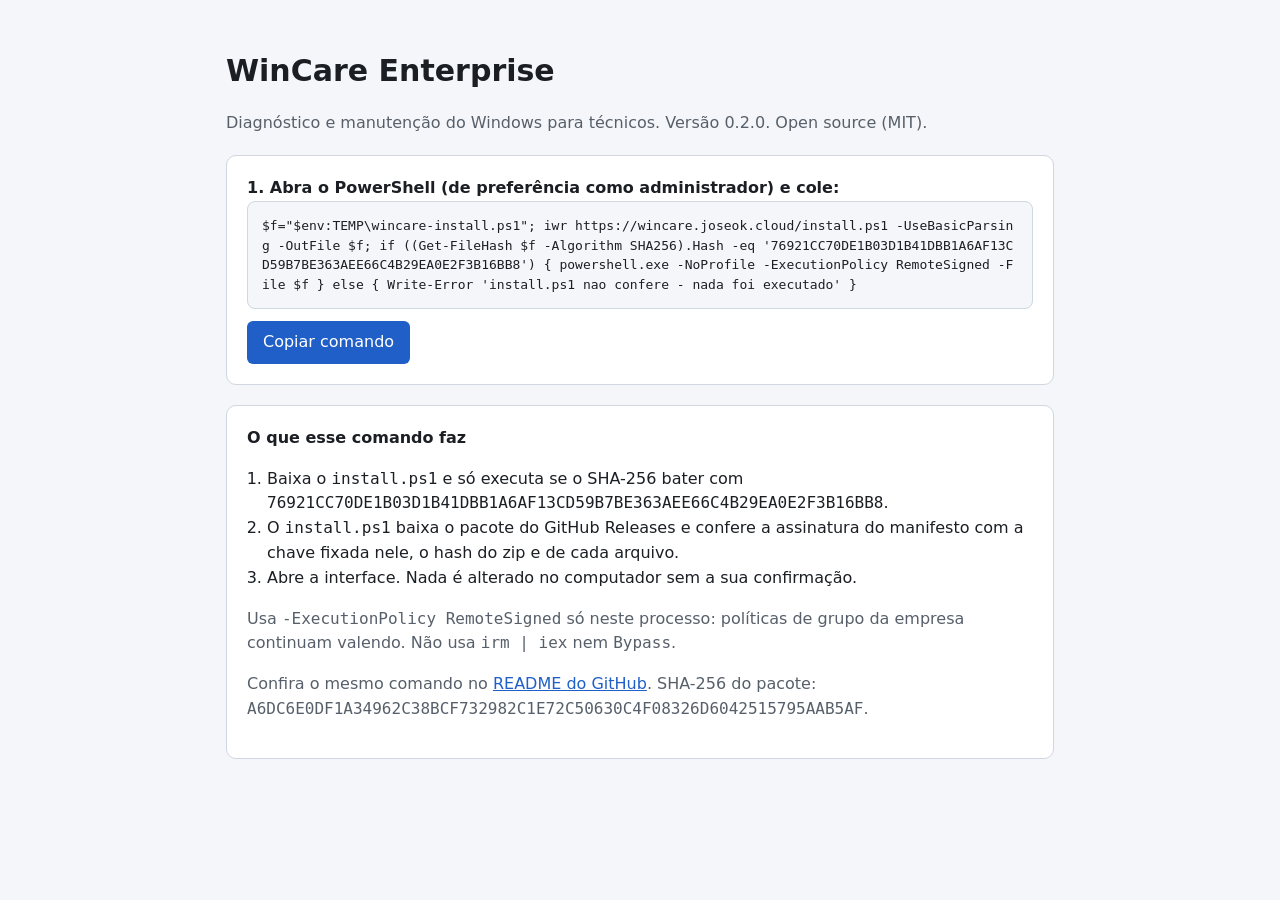
==== index.html @ cf65a228 "site: one-line installer for v0.2.0" ====
<!DOCTYPE html>
<html lang="pt-BR">
<head>
<meta charset="utf-8">
<meta name="viewport" content="width=device-width, initial-scale=1">
<meta http-equiv="Content-Security-Policy" content="default-src 'none'; style-src 'unsafe-inline'; script-src 'unsafe-inline'">
<title>WinCare Enterprise</title>
<style>
:root{--bg:#0f1115;--card:#171a21;--text:#e6e9ef;--muted:#a3acbb;--accent:#2f6fdb;--border:#2c3342}
@media (prefers-color-scheme: light){:root{--bg:#f4f6f9;--card:#fff;--text:#1b1f24;--muted:#57606a;--accent:#1f5fc7;--border:#d0d7e0}}
*{box-sizing:border-box}body{margin:0;background:var(--bg);color:var(--text);font:16px/1.55 "Segoe UI",system-ui,sans-serif}
main{max-width:860px;margin:0 auto;padding:48px 16px}h1{font-size:30px;margin:0 0 4px}p{color:var(--muted)}
.card{background:var(--card);border:1px solid var(--border);border-radius:10px;padding:20px;margin:20px 0}
pre{white-space:pre-wrap;word-break:break-all;background:var(--bg);border:1px solid var(--border);border-radius:8px;padding:14px;font:13px/1.5 Consolas,monospace;color:var(--text);margin:0}
button{background:var(--accent);color:#fff;border:0;border-radius:6px;padding:9px 16px;font:inherit;cursor:pointer;margin-top:12px}
button:focus-visible{outline:2px solid var(--text);outline-offset:2px}
ol{padding-left:20px}code{font-family:Consolas,monospace}a{color:var(--accent)}
</style>
</head>
<body><main>
<h1>WinCare Enterprise</h1>
<p>Diagnóstico e manutenção do Windows para técnicos. Versão 0.2.0. Open source (MIT).</p>
<div class="card">
<strong>1. Abra o PowerShell (de preferência como administrador) e cole:</strong>
<pre id="cmd">$f=&quot;$env:TEMP\wincare-install.ps1&quot;; iwr https://wincare.joseok.cloud/install.ps1 -UseBasicParsing -OutFile $f; if ((Get-FileHash $f -Algorithm SHA256).Hash -eq &#39;76921CC70DE1B03D1B41DBB1A6AF13CD59B7BE363AEE66C4B29EA0E2F3B16BB8&#39;) { powershell.exe -NoProfile -ExecutionPolicy RemoteSigned -File $f } else { Write-Error &#39;install.ps1 nao confere - nada foi executado&#39; }</pre>
<button type="button" id="copy">Copiar comando</button>
</div>
<div class="card">
<strong>O que esse comando faz</strong>
<ol>
<li>Baixa o <code>install.ps1</code> e só executa se o SHA-256 bater com <code>76921CC70DE1B03D1B41DBB1A6AF13CD59B7BE363AEE66C4B29EA0E2F3B16BB8</code>.</li>
<li>O <code>install.ps1</code> baixa o pacote do GitHub Releases e confere a assinatura do manifesto com a chave fixada nele, o hash do zip e de cada arquivo.</li>
<li>Abre a interface. Nada é alterado no computador sem a sua confirmação.</li>
</ol>
<p>Usa <code>-ExecutionPolicy RemoteSigned</code> só neste processo: políticas de grupo da empresa continuam valendo. Não usa <code>irm | iex</code> nem <code>Bypass</code>.</p>
<p>Confira o mesmo comando no <a href="https://github.com/joseook/WinCareEnterprise#readme">README do GitHub</a>. SHA-256 do pacote: <code>A6DC6E0DF1A34962C38BCF732982C1E72C50630C4F08326D6042515795AAB5AF</code>.</p>
</div>
</main>
<script>
document.getElementById('copy').addEventListener('click',function(){var b=this;navigator.clipboard.writeText(document.getElementById('cmd').textContent).then(function(){b.textContent='Copiado';setTimeout(function(){b.textContent='Copiar comando'},1500)})});
</script>
</body></html>
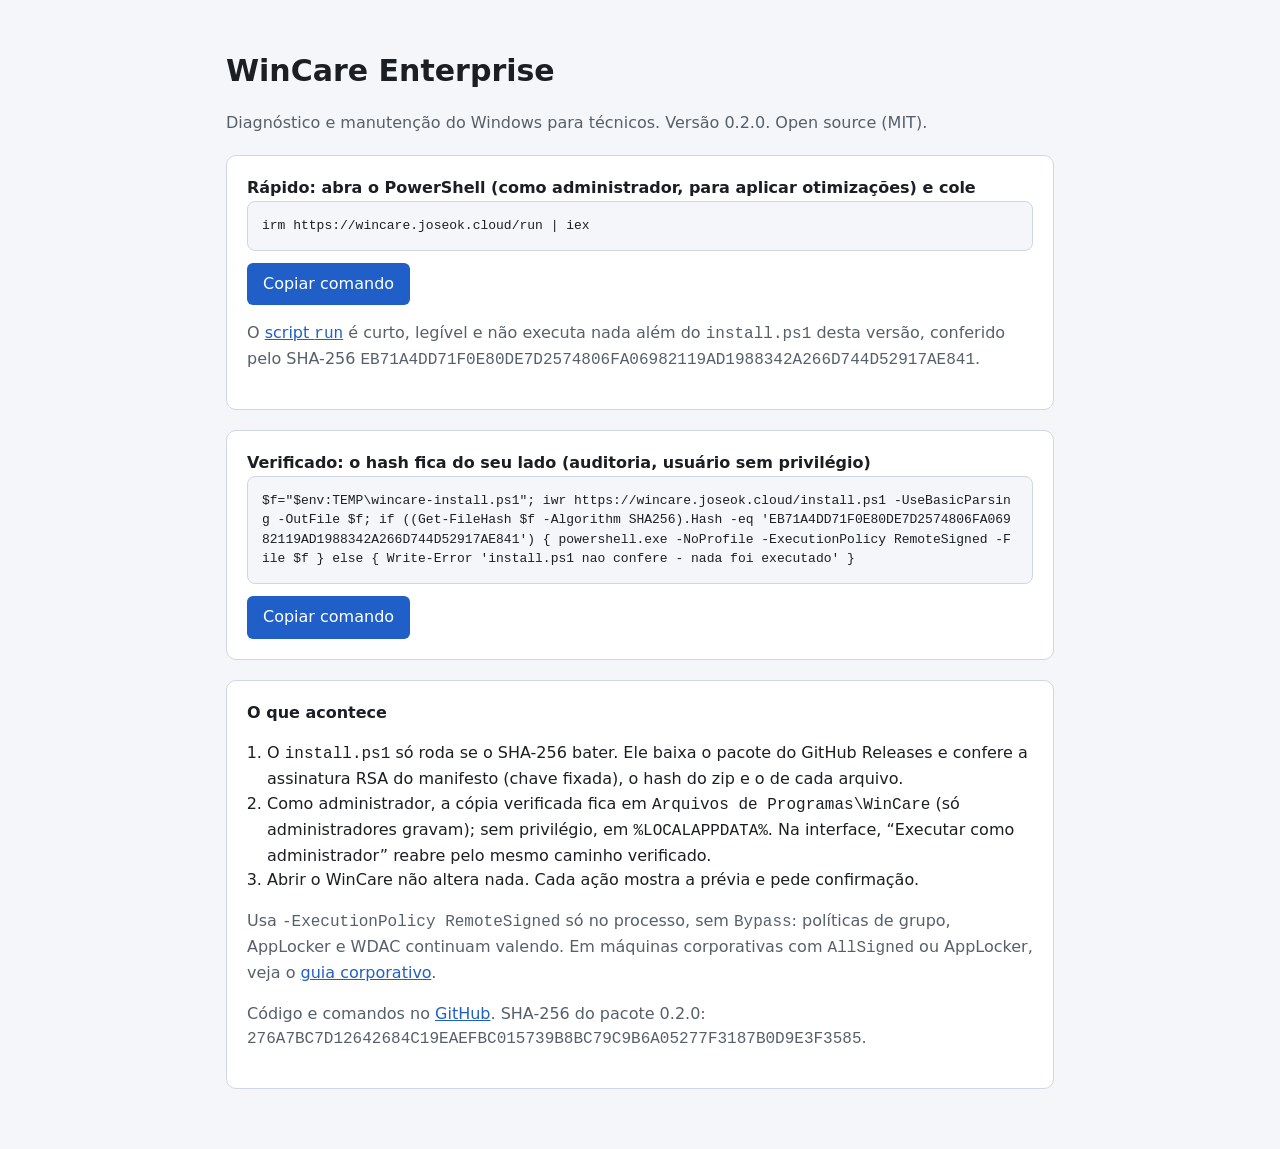
==== commit 07231b0e: "site: v0.2.0 (irm /run launcher, verified command)" ====
--- a/index.html
+++ b/index.html
@@ -21,22 +21,28 @@
 <h1>WinCare Enterprise</h1>
 <p>Diagnóstico e manutenção do Windows para técnicos. Versão 0.2.0. Open source (MIT).</p>
 <div class="card">
-<strong>1. Abra o PowerShell (de preferência como administrador) e cole:</strong>
-<pre id="cmd">$f=&quot;$env:TEMP\wincare-install.ps1&quot;; iwr https://wincare.joseok.cloud/install.ps1 -UseBasicParsing -OutFile $f; if ((Get-FileHash $f -Algorithm SHA256).Hash -eq &#39;76921CC70DE1B03D1B41DBB1A6AF13CD59B7BE363AEE66C4B29EA0E2F3B16BB8&#39;) { powershell.exe -NoProfile -ExecutionPolicy RemoteSigned -File $f } else { Write-Error &#39;install.ps1 nao confere - nada foi executado&#39; }</pre>
-<button type="button" id="copy">Copiar comando</button>
+<strong>Rápido: abra o PowerShell (como administrador, para aplicar otimizações) e cole</strong>
+<pre id="cmd-short">irm https://wincare.joseok.cloud/run | iex</pre>
+<button type="button" class="copy" data-target="cmd-short">Copiar comando</button>
+<p>O <a href="https://wincare.joseok.cloud/run.ps1">script <code>run</code></a> é curto, legível e não executa nada além do <code>install.ps1</code> desta versão, conferido pelo SHA-256 <code>EB71A4DD71F0E80DE7D2574806FA06982119AD1988342A266D744D52917AE841</code>.</p>
 </div>
 <div class="card">
-<strong>O que esse comando faz</strong>
+<strong>Verificado: o hash fica do seu lado (auditoria, usuário sem privilégio)</strong>
+<pre id="cmd">$f=&quot;$env:TEMP\wincare-install.ps1&quot;; iwr https://wincare.joseok.cloud/install.ps1 -UseBasicParsing -OutFile $f; if ((Get-FileHash $f -Algorithm SHA256).Hash -eq &#39;EB71A4DD71F0E80DE7D2574806FA06982119AD1988342A266D744D52917AE841&#39;) { powershell.exe -NoProfile -ExecutionPolicy RemoteSigned -File $f } else { Write-Error &#39;install.ps1 nao confere - nada foi executado&#39; }</pre>
+<button type="button" class="copy" data-target="cmd">Copiar comando</button>
+</div>
+<div class="card">
+<strong>O que acontece</strong>
 <ol>
-<li>Baixa o <code>install.ps1</code> e só executa se o SHA-256 bater com <code>76921CC70DE1B03D1B41DBB1A6AF13CD59B7BE363AEE66C4B29EA0E2F3B16BB8</code>.</li>
-<li>O <code>install.ps1</code> baixa o pacote do GitHub Releases e confere a assinatura do manifesto com a chave fixada nele, o hash do zip e de cada arquivo.</li>
-<li>Abre a interface. Nada é alterado no computador sem a sua confirmação.</li>
+<li>O <code>install.ps1</code> só roda se o SHA-256 bater. Ele baixa o pacote do GitHub Releases e confere a assinatura RSA do manifesto (chave fixada), o hash do zip e o de cada arquivo.</li>
+<li>Como administrador, a cópia verificada fica em <code>Arquivos de Programas\WinCare</code> (só administradores gravam); sem privilégio, em <code>%LOCALAPPDATA%</code>. Na interface, “Executar como administrador” reabre pelo mesmo caminho verificado.</li>
+<li>Abrir o WinCare não altera nada. Cada ação mostra a prévia e pede confirmação.</li>
 </ol>
-<p>Usa <code>-ExecutionPolicy RemoteSigned</code> só neste processo: políticas de grupo da empresa continuam valendo. Não usa <code>irm | iex</code> nem <code>Bypass</code>.</p>
-<p>Confira o mesmo comando no <a href="https://github.com/joseook/WinCareEnterprise#readme">README do GitHub</a>. SHA-256 do pacote: <code>A6DC6E0DF1A34962C38BCF732982C1E72C50630C4F08326D6042515795AAB5AF</code>.</p>
+<p>Usa <code>-ExecutionPolicy RemoteSigned</code> só no processo, sem <code>Bypass</code>: políticas de grupo, AppLocker e WDAC continuam valendo. Em máquinas corporativas com <code>AllSigned</code> ou AppLocker, veja o <a href="https://github.com/joseook/WinCareEnterprise/blob/main/docs/CORPORATIVO.md">guia corporativo</a>.</p>
+<p>Código e comandos no <a href="https://github.com/joseook/WinCareEnterprise#readme">GitHub</a>. SHA-256 do pacote 0.2.0: <code>276A7BC7D12642684C19EAEFBC015739B8BC79C9B6A05277F3187B0D9E3F3585</code>.</p>
 </div>
 </main>
 <script>
-document.getElementById('copy').addEventListener('click',function(){var b=this;navigator.clipboard.writeText(document.getElementById('cmd').textContent).then(function(){b.textContent='Copiado';setTimeout(function(){b.textContent='Copiar comando'},1500)})});
+document.querySelectorAll('button.copy').forEach(function(b){b.addEventListener('click',function(){navigator.clipboard.writeText(document.getElementById(b.dataset.target).textContent).then(function(){b.textContent='Copiado';setTimeout(function(){b.textContent='Copiar comando'},1500)})})});
 </script>
 </body></html>
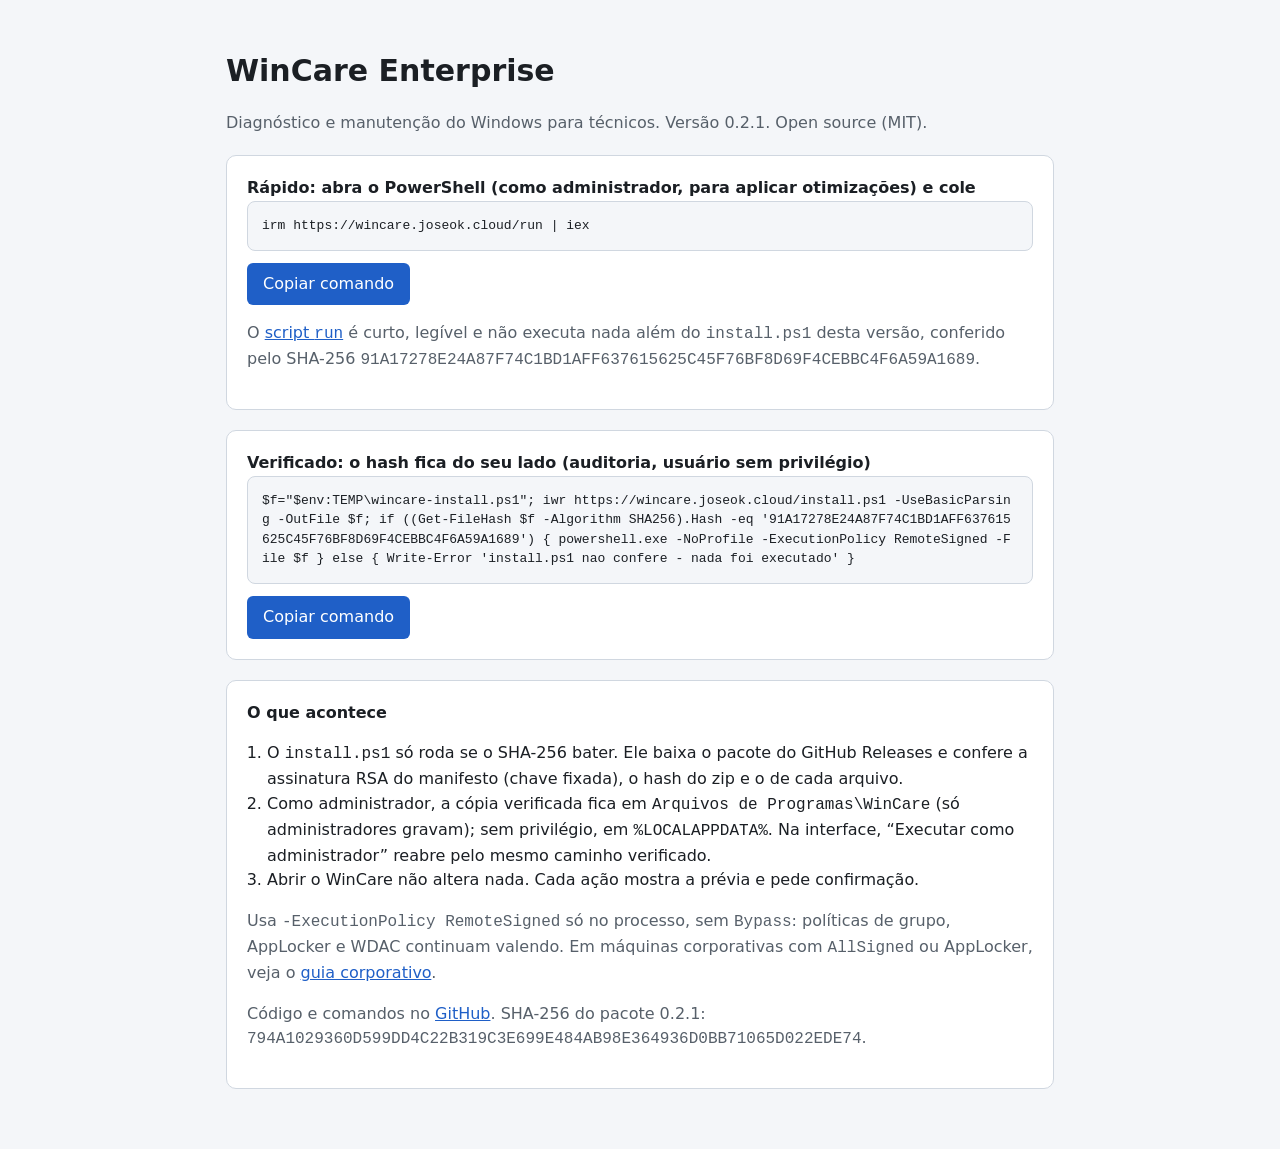
==== commit 98d30aa2: "site: v0.2.1 (PowerShell 7 support)" ====
--- a/index.html
+++ b/index.html
@@ -19,16 +19,16 @@
 </head>
 <body><main>
 <h1>WinCare Enterprise</h1>
-<p>Diagnóstico e manutenção do Windows para técnicos. Versão 0.2.0. Open source (MIT).</p>
+<p>Diagnóstico e manutenção do Windows para técnicos. Versão 0.2.1. Open source (MIT).</p>
 <div class="card">
 <strong>Rápido: abra o PowerShell (como administrador, para aplicar otimizações) e cole</strong>
 <pre id="cmd-short">irm https://wincare.joseok.cloud/run | iex</pre>
 <button type="button" class="copy" data-target="cmd-short">Copiar comando</button>
-<p>O <a href="https://wincare.joseok.cloud/run.ps1">script <code>run</code></a> é curto, legível e não executa nada além do <code>install.ps1</code> desta versão, conferido pelo SHA-256 <code>EB71A4DD71F0E80DE7D2574806FA06982119AD1988342A266D744D52917AE841</code>.</p>
+<p>O <a href="https://wincare.joseok.cloud/run.ps1">script <code>run</code></a> é curto, legível e não executa nada além do <code>install.ps1</code> desta versão, conferido pelo SHA-256 <code>91A17278E24A87F74C1BD1AFF637615625C45F76BF8D69F4CEBBC4F6A59A1689</code>.</p>
 </div>
 <div class="card">
 <strong>Verificado: o hash fica do seu lado (auditoria, usuário sem privilégio)</strong>
-<pre id="cmd">$f=&quot;$env:TEMP\wincare-install.ps1&quot;; iwr https://wincare.joseok.cloud/install.ps1 -UseBasicParsing -OutFile $f; if ((Get-FileHash $f -Algorithm SHA256).Hash -eq &#39;EB71A4DD71F0E80DE7D2574806FA06982119AD1988342A266D744D52917AE841&#39;) { powershell.exe -NoProfile -ExecutionPolicy RemoteSigned -File $f } else { Write-Error &#39;install.ps1 nao confere - nada foi executado&#39; }</pre>
+<pre id="cmd">$f=&quot;$env:TEMP\wincare-install.ps1&quot;; iwr https://wincare.joseok.cloud/install.ps1 -UseBasicParsing -OutFile $f; if ((Get-FileHash $f -Algorithm SHA256).Hash -eq &#39;91A17278E24A87F74C1BD1AFF637615625C45F76BF8D69F4CEBBC4F6A59A1689&#39;) { powershell.exe -NoProfile -ExecutionPolicy RemoteSigned -File $f } else { Write-Error &#39;install.ps1 nao confere - nada foi executado&#39; }</pre>
 <button type="button" class="copy" data-target="cmd">Copiar comando</button>
 </div>
 <div class="card">
@@ -39,7 +39,7 @@
 <li>Abrir o WinCare não altera nada. Cada ação mostra a prévia e pede confirmação.</li>
 </ol>
 <p>Usa <code>-ExecutionPolicy RemoteSigned</code> só no processo, sem <code>Bypass</code>: políticas de grupo, AppLocker e WDAC continuam valendo. Em máquinas corporativas com <code>AllSigned</code> ou AppLocker, veja o <a href="https://github.com/joseook/WinCareEnterprise/blob/main/docs/CORPORATIVO.md">guia corporativo</a>.</p>
-<p>Código e comandos no <a href="https://github.com/joseook/WinCareEnterprise#readme">GitHub</a>. SHA-256 do pacote 0.2.0: <code>276A7BC7D12642684C19EAEFBC015739B8BC79C9B6A05277F3187B0D9E3F3585</code>.</p>
+<p>Código e comandos no <a href="https://github.com/joseook/WinCareEnterprise#readme">GitHub</a>. SHA-256 do pacote 0.2.1: <code>794A1029360D599DD4C22B319C3E699E484AB98E364936D0BB71065D022EDE74</code>.</p>
 </div>
 </main>
 <script>
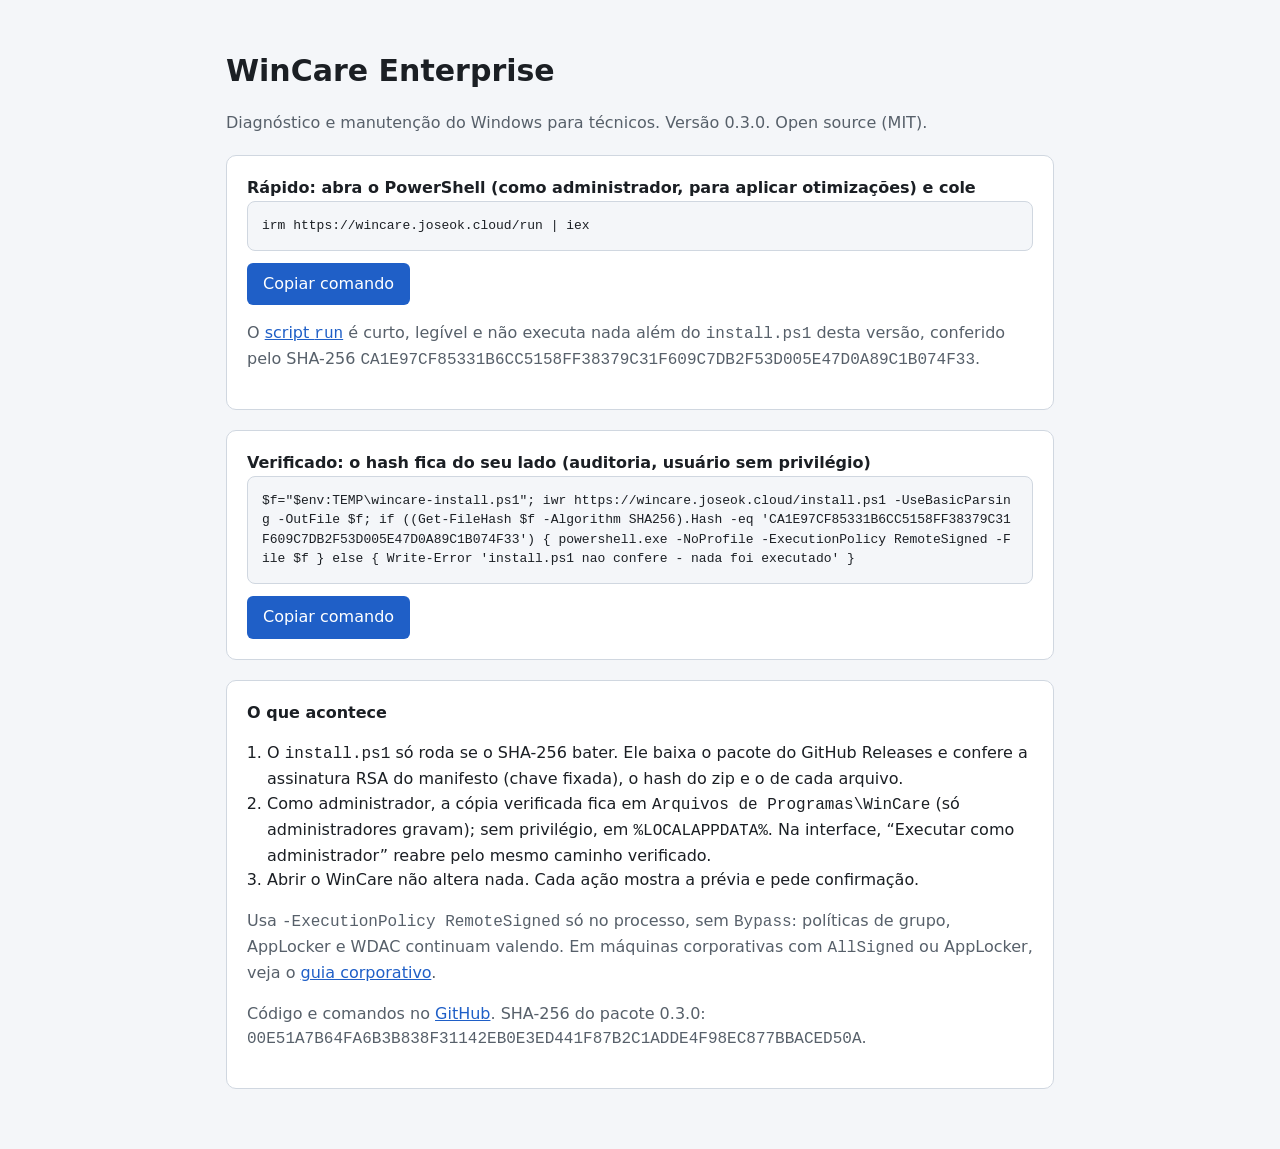
==== commit 1322f64a: "site: v0.3.0" ====
--- a/index.html
+++ b/index.html
@@ -19,16 +19,16 @@
 </head>
 <body><main>
 <h1>WinCare Enterprise</h1>
-<p>Diagnóstico e manutenção do Windows para técnicos. Versão 0.2.1. Open source (MIT).</p>
+<p>Diagnóstico e manutenção do Windows para técnicos. Versão 0.3.0. Open source (MIT).</p>
 <div class="card">
 <strong>Rápido: abra o PowerShell (como administrador, para aplicar otimizações) e cole</strong>
 <pre id="cmd-short">irm https://wincare.joseok.cloud/run | iex</pre>
 <button type="button" class="copy" data-target="cmd-short">Copiar comando</button>
-<p>O <a href="https://wincare.joseok.cloud/run.ps1">script <code>run</code></a> é curto, legível e não executa nada além do <code>install.ps1</code> desta versão, conferido pelo SHA-256 <code>91A17278E24A87F74C1BD1AFF637615625C45F76BF8D69F4CEBBC4F6A59A1689</code>.</p>
+<p>O <a href="https://wincare.joseok.cloud/run.ps1">script <code>run</code></a> é curto, legível e não executa nada além do <code>install.ps1</code> desta versão, conferido pelo SHA-256 <code>CA1E97CF85331B6CC5158FF38379C31F609C7DB2F53D005E47D0A89C1B074F33</code>.</p>
 </div>
 <div class="card">
 <strong>Verificado: o hash fica do seu lado (auditoria, usuário sem privilégio)</strong>
-<pre id="cmd">$f=&quot;$env:TEMP\wincare-install.ps1&quot;; iwr https://wincare.joseok.cloud/install.ps1 -UseBasicParsing -OutFile $f; if ((Get-FileHash $f -Algorithm SHA256).Hash -eq &#39;91A17278E24A87F74C1BD1AFF637615625C45F76BF8D69F4CEBBC4F6A59A1689&#39;) { powershell.exe -NoProfile -ExecutionPolicy RemoteSigned -File $f } else { Write-Error &#39;install.ps1 nao confere - nada foi executado&#39; }</pre>
+<pre id="cmd">$f=&quot;$env:TEMP\wincare-install.ps1&quot;; iwr https://wincare.joseok.cloud/install.ps1 -UseBasicParsing -OutFile $f; if ((Get-FileHash $f -Algorithm SHA256).Hash -eq &#39;CA1E97CF85331B6CC5158FF38379C31F609C7DB2F53D005E47D0A89C1B074F33&#39;) { powershell.exe -NoProfile -ExecutionPolicy RemoteSigned -File $f } else { Write-Error &#39;install.ps1 nao confere - nada foi executado&#39; }</pre>
 <button type="button" class="copy" data-target="cmd">Copiar comando</button>
 </div>
 <div class="card">
@@ -39,7 +39,7 @@
 <li>Abrir o WinCare não altera nada. Cada ação mostra a prévia e pede confirmação.</li>
 </ol>
 <p>Usa <code>-ExecutionPolicy RemoteSigned</code> só no processo, sem <code>Bypass</code>: políticas de grupo, AppLocker e WDAC continuam valendo. Em máquinas corporativas com <code>AllSigned</code> ou AppLocker, veja o <a href="https://github.com/joseook/WinCareEnterprise/blob/main/docs/CORPORATIVO.md">guia corporativo</a>.</p>
-<p>Código e comandos no <a href="https://github.com/joseook/WinCareEnterprise#readme">GitHub</a>. SHA-256 do pacote 0.2.1: <code>794A1029360D599DD4C22B319C3E699E484AB98E364936D0BB71065D022EDE74</code>.</p>
+<p>Código e comandos no <a href="https://github.com/joseook/WinCareEnterprise#readme">GitHub</a>. SHA-256 do pacote 0.3.0: <code>00E51A7B64FA6B3B838F31142EB0E3ED441F87B2C1ADDE4F98EC877BBACED50A</code>.</p>
 </div>
 </main>
 <script>
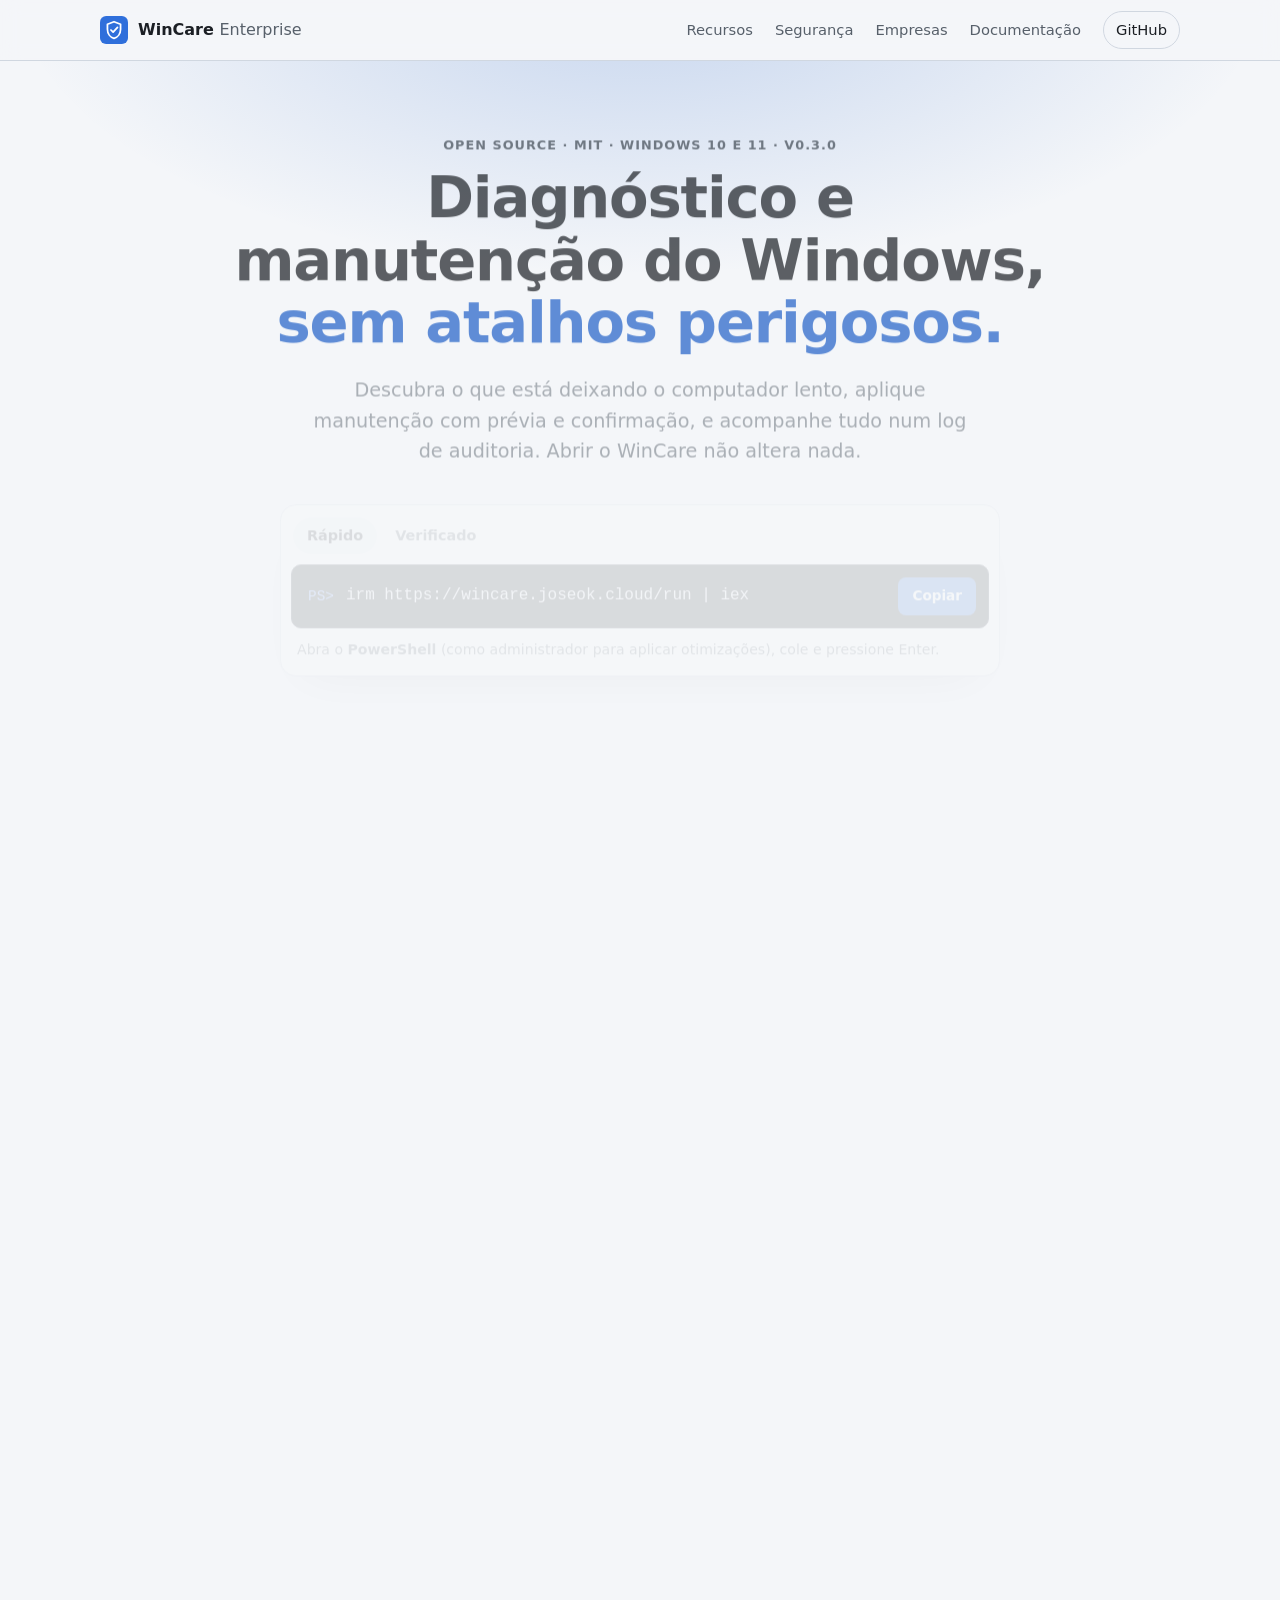
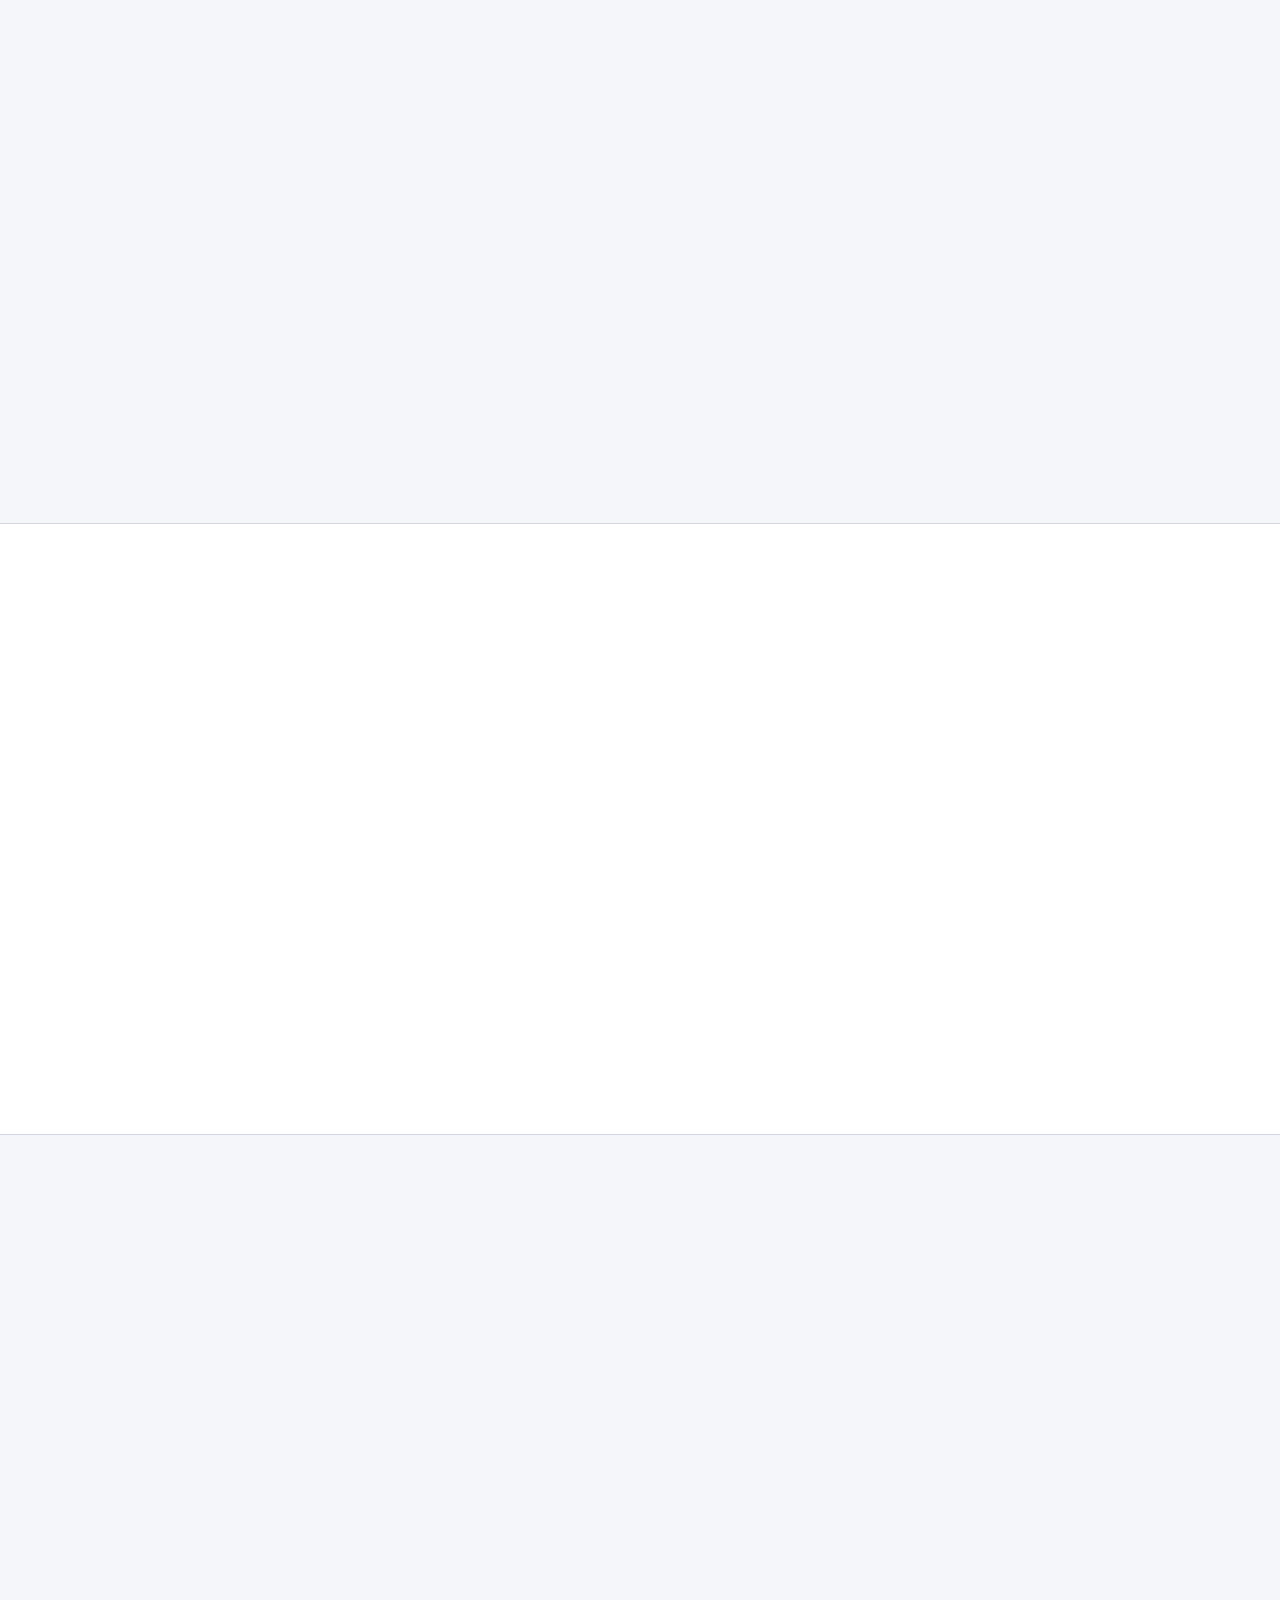
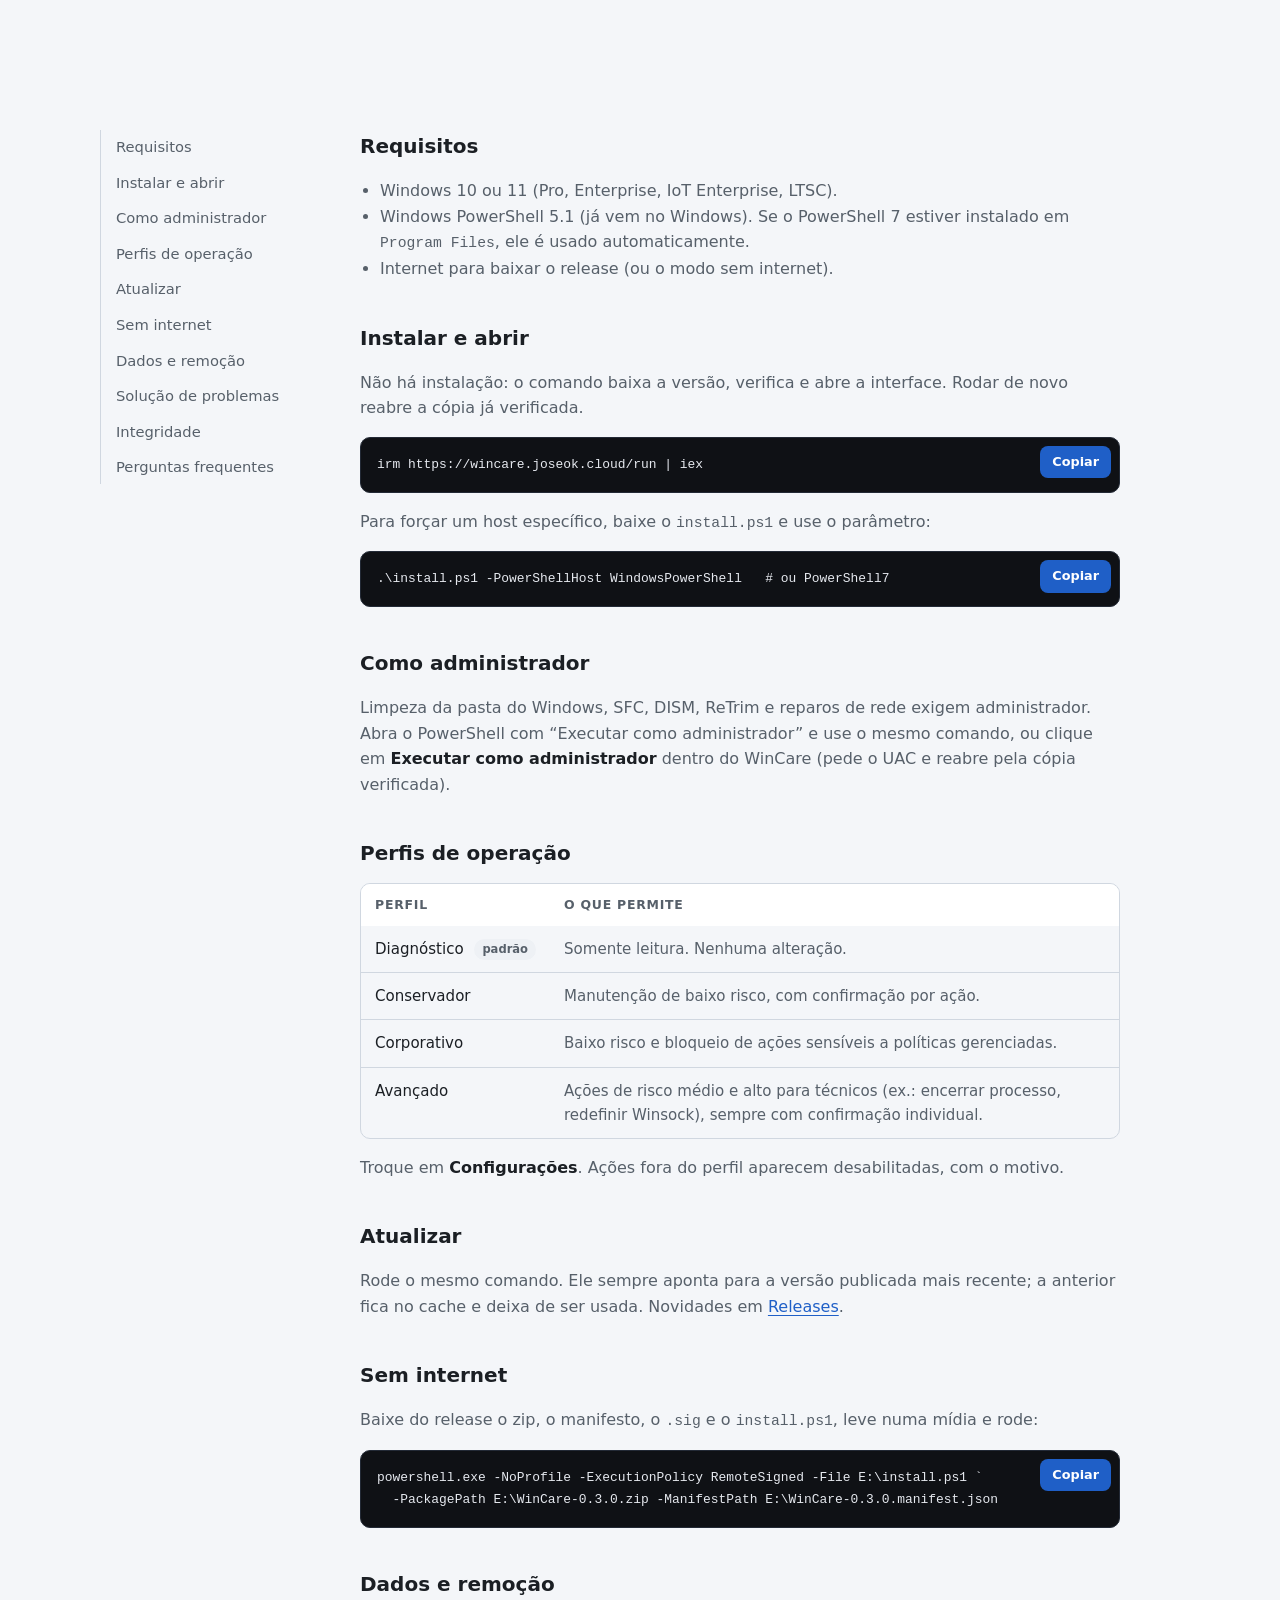
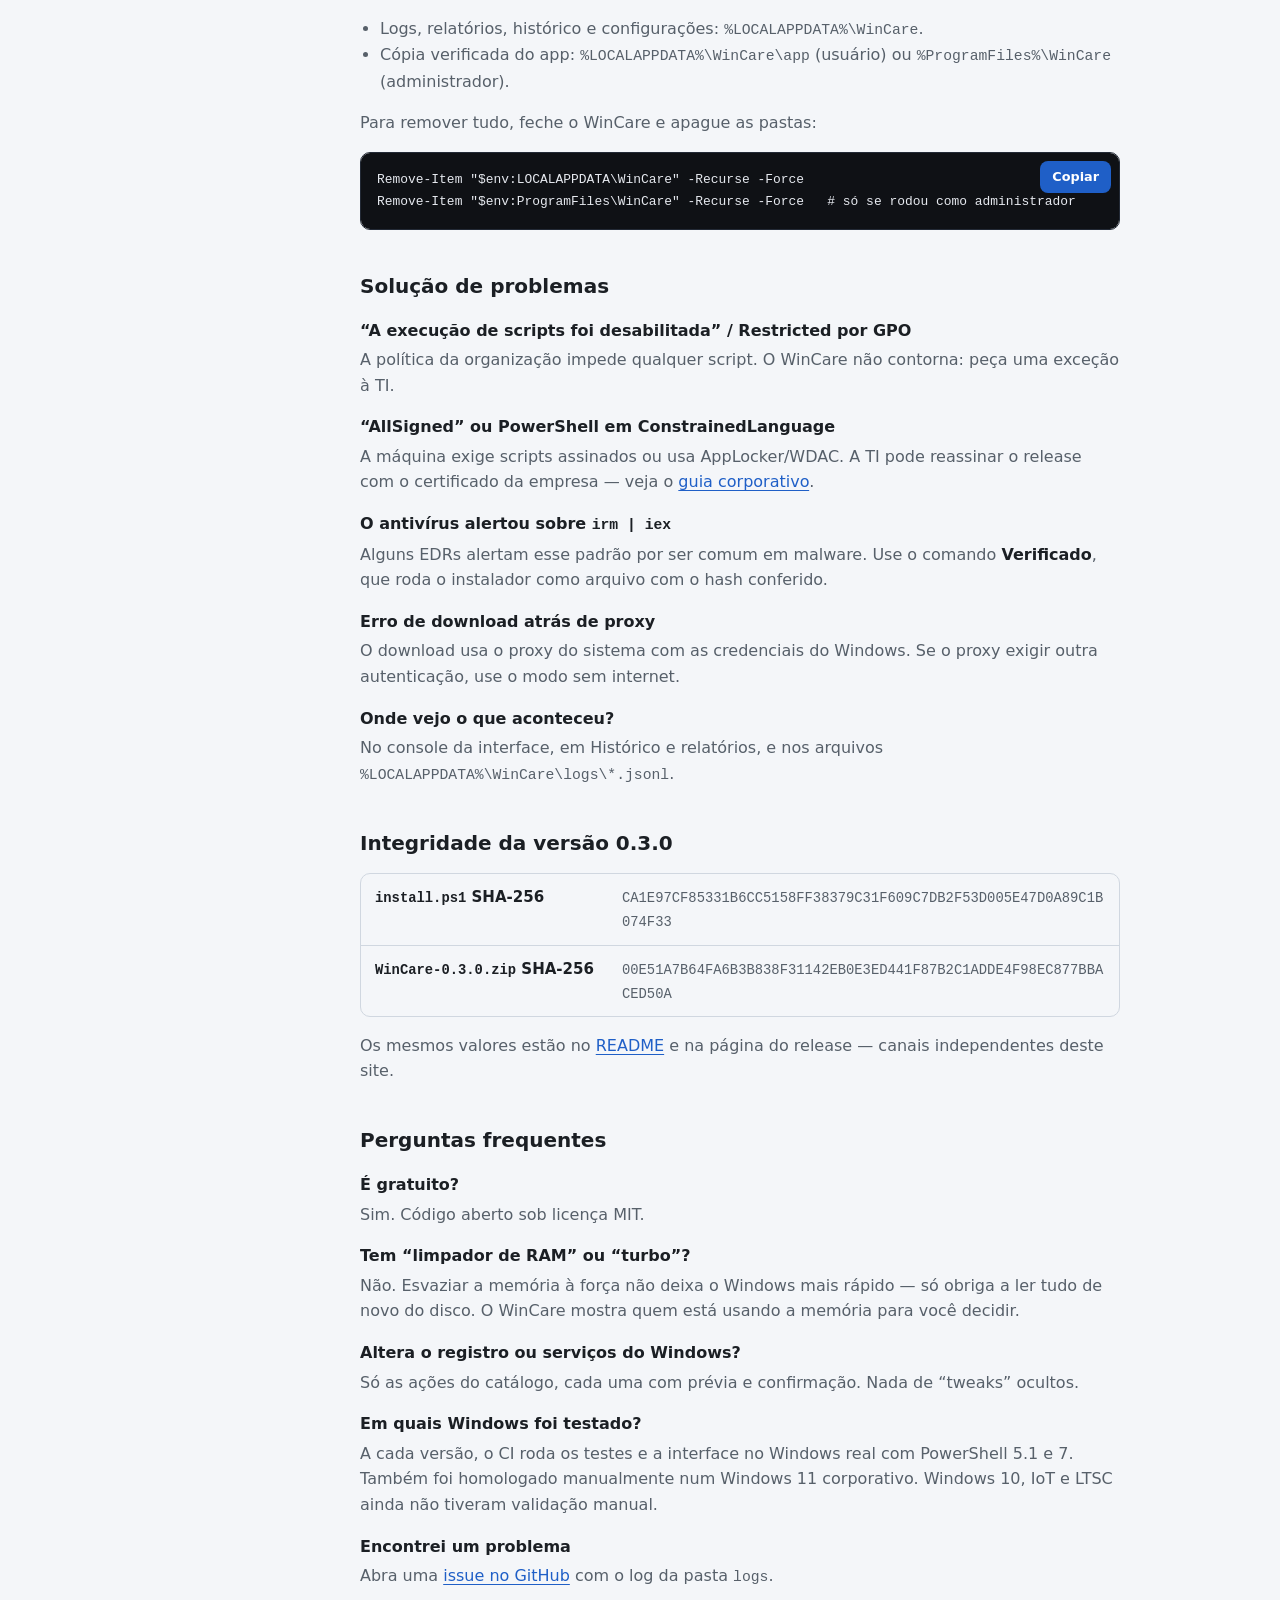
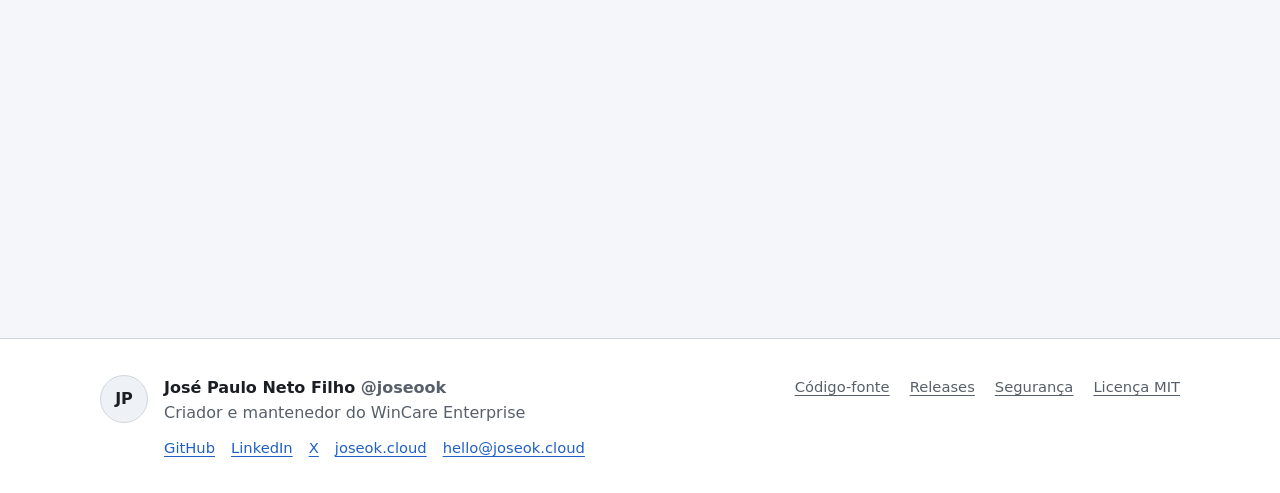
==== commit 351feae1: "site: institutional page + docs (v0.3.0)" ====
--- a/index.html
+++ b/index.html
@@ -1,48 +1,295 @@
-<!DOCTYPE html>
+<!doctype html>
 <html lang="pt-BR">
 <head>
 <meta charset="utf-8">
 <meta name="viewport" content="width=device-width, initial-scale=1">
-<meta http-equiv="Content-Security-Policy" content="default-src 'none'; style-src 'unsafe-inline'; script-src 'unsafe-inline'">
-<title>WinCare Enterprise</title>
-<style>
-:root{--bg:#0f1115;--card:#171a21;--text:#e6e9ef;--muted:#a3acbb;--accent:#2f6fdb;--border:#2c3342}
-@media (prefers-color-scheme: light){:root{--bg:#f4f6f9;--card:#fff;--text:#1b1f24;--muted:#57606a;--accent:#1f5fc7;--border:#d0d7e0}}
-*{box-sizing:border-box}body{margin:0;background:var(--bg);color:var(--text);font:16px/1.55 "Segoe UI",system-ui,sans-serif}
-main{max-width:860px;margin:0 auto;padding:48px 16px}h1{font-size:30px;margin:0 0 4px}p{color:var(--muted)}
-.card{background:var(--card);border:1px solid var(--border);border-radius:10px;padding:20px;margin:20px 0}
-pre{white-space:pre-wrap;word-break:break-all;background:var(--bg);border:1px solid var(--border);border-radius:8px;padding:14px;font:13px/1.5 Consolas,monospace;color:var(--text);margin:0}
-button{background:var(--accent);color:#fff;border:0;border-radius:6px;padding:9px 16px;font:inherit;cursor:pointer;margin-top:12px}
-button:focus-visible{outline:2px solid var(--text);outline-offset:2px}
-ol{padding-left:20px}code{font-family:Consolas,monospace}a{color:var(--accent)}
-</style>
+<meta http-equiv="Content-Security-Policy" content="default-src 'none'; style-src 'self'; script-src 'self'; img-src 'self'; base-uri 'none'; form-action 'none'">
+<meta name="referrer" content="strict-origin-when-cross-origin">
+<title>WinCare Enterprise — diagnóstico e manutenção do Windows</title>
+<meta name="description" content="Ferramenta open source de diagnóstico, manutenção e otimização do Windows 10 e 11 para técnicos e empresas. Um comando, pacote assinado e verificado, nada muda sem a sua confirmação.">
+<meta name="theme-color" content="#0F1115">
+<meta property="og:title" content="WinCare Enterprise">
+<meta property="og:description" content="Diagnóstico e manutenção do Windows, sem atalhos que contornem a segurança. Open source (MIT).">
+<meta property="og:type" content="website">
+<meta property="og:url" content="https://wincare.joseok.cloud/">
+<link rel="stylesheet" href="styles.css?v=0.3.0">
+<link rel="icon" href="assets/icon.svg?v=0.3.0" type="image/svg+xml">
+<script src="app.js?v=0.3.0" defer></script>
 </head>
-<body><main>
-<h1>WinCare Enterprise</h1>
-<p>Diagnóstico e manutenção do Windows para técnicos. Versão 0.3.0. Open source (MIT).</p>
-<div class="card">
-<strong>Rápido: abra o PowerShell (como administrador, para aplicar otimizações) e cole</strong>
-<pre id="cmd-short">irm https://wincare.joseok.cloud/run | iex</pre>
-<button type="button" class="copy" data-target="cmd-short">Copiar comando</button>
-<p>O <a href="https://wincare.joseok.cloud/run.ps1">script <code>run</code></a> é curto, legível e não executa nada além do <code>install.ps1</code> desta versão, conferido pelo SHA-256 <code>CA1E97CF85331B6CC5158FF38379C31F609C7DB2F53D005E47D0A89C1B074F33</code>.</p>
-</div>
-<div class="card">
-<strong>Verificado: o hash fica do seu lado (auditoria, usuário sem privilégio)</strong>
-<pre id="cmd">$f=&quot;$env:TEMP\wincare-install.ps1&quot;; iwr https://wincare.joseok.cloud/install.ps1 -UseBasicParsing -OutFile $f; if ((Get-FileHash $f -Algorithm SHA256).Hash -eq &#39;CA1E97CF85331B6CC5158FF38379C31F609C7DB2F53D005E47D0A89C1B074F33&#39;) { powershell.exe -NoProfile -ExecutionPolicy RemoteSigned -File $f } else { Write-Error &#39;install.ps1 nao confere - nada foi executado&#39; }</pre>
-<button type="button" class="copy" data-target="cmd">Copiar comando</button>
-</div>
-<div class="card">
-<strong>O que acontece</strong>
-<ol>
-<li>O <code>install.ps1</code> só roda se o SHA-256 bater. Ele baixa o pacote do GitHub Releases e confere a assinatura RSA do manifesto (chave fixada), o hash do zip e o de cada arquivo.</li>
-<li>Como administrador, a cópia verificada fica em <code>Arquivos de Programas\WinCare</code> (só administradores gravam); sem privilégio, em <code>%LOCALAPPDATA%</code>. Na interface, “Executar como administrador” reabre pelo mesmo caminho verificado.</li>
-<li>Abrir o WinCare não altera nada. Cada ação mostra a prévia e pede confirmação.</li>
-</ol>
-<p>Usa <code>-ExecutionPolicy RemoteSigned</code> só no processo, sem <code>Bypass</code>: políticas de grupo, AppLocker e WDAC continuam valendo. Em máquinas corporativas com <code>AllSigned</code> ou AppLocker, veja o <a href="https://github.com/joseook/WinCareEnterprise/blob/main/docs/CORPORATIVO.md">guia corporativo</a>.</p>
-<p>Código e comandos no <a href="https://github.com/joseook/WinCareEnterprise#readme">GitHub</a>. SHA-256 do pacote 0.3.0: <code>00E51A7B64FA6B3B838F31142EB0E3ED441F87B2C1ADDE4F98EC877BBACED50A</code>.</p>
-</div>
+<body>
+<a class="skip" href="#instalar">Pular para o comando</a>
+
+<header class="top">
+  <div class="wrap top__in">
+    <a class="brand" href="#" aria-label="WinCare Enterprise, início">
+      <img src="assets/icon.svg?v=0.3.0" width="28" height="28" alt="">
+      <span>WinCare <em>Enterprise</em></span>
+    </a>
+    <nav class="top__nav" aria-label="Seções">
+      <a href="#recursos">Recursos</a>
+      <a href="#seguranca">Segurança</a>
+      <a href="#empresas">Empresas</a>
+      <a href="#docs">Documentação</a>
+      <a class="top__gh" href="https://github.com/joseook/WinCareEnterprise" rel="noopener">GitHub</a>
+    </nav>
+  </div>
+</header>
+
+<main>
+  <!-- HERO: the command first (Mobbin refs: Giga install pill, Hermes Agent tabbed install box). -->
+  <section class="hero" id="instalar">
+    <div class="wrap hero__in">
+      <p class="eyebrow reveal">Open source · MIT · Windows 10 e 11 · v0.3.0</p>
+      <h1 class="reveal">Diagnóstico e manutenção do Windows, <span class="accent">sem atalhos perigosos.</span></h1>
+      <p class="lead reveal">Descubra o que está deixando o computador lento, aplique manutenção com prévia e confirmação, e acompanhe tudo num log de auditoria. Abrir o WinCare não altera nada.</p>
+
+      <div class="install reveal" data-tabs>
+        <div class="install__tabs" role="tablist" aria-label="Forma de instalação">
+          <button role="tab" id="tab-fast" aria-controls="pane-fast" aria-selected="true">Rápido</button>
+          <button role="tab" id="tab-verified" aria-controls="pane-verified" aria-selected="false" tabindex="-1">Verificado</button>
+        </div>
+        <div class="install__pane" role="tabpanel" id="pane-fast" aria-labelledby="tab-fast">
+          <div class="cmd">
+            <span class="cmd__prompt" aria-hidden="true">PS&gt;</span>
+            <code id="cmd-fast">irm https://wincare.joseok.cloud/run | iex</code>
+            <button class="copy" data-copy="cmd-fast" aria-label="Copiar comando rápido">Copiar</button>
+          </div>
+          <p class="install__hint">Abra o <strong>PowerShell</strong> (como administrador para aplicar otimizações), cole e pressione Enter.</p>
+        </div>
+        <div class="install__pane" role="tabpanel" id="pane-verified" aria-labelledby="tab-verified" hidden>
+          <div class="cmd cmd--long">
+            <span class="cmd__prompt" aria-hidden="true">PS&gt;</span>
+            <code id="cmd-verified">$f=&quot;$env:TEMP\wincare-install.ps1&quot;; iwr https://wincare.joseok.cloud/install.ps1 -UseBasicParsing -OutFile $f; if ((Get-FileHash $f -Algorithm SHA256).Hash -eq &#39;CA1E97CF85331B6CC5158FF38379C31F609C7DB2F53D005E47D0A89C1B074F33&#39;) { powershell.exe -NoProfile -ExecutionPolicy RemoteSigned -File $f } else { Write-Error &#39;install.ps1 nao confere - nada foi executado&#39; }</code>
+            <button class="copy" data-copy="cmd-verified" aria-label="Copiar comando verificado">Copiar</button>
+          </div>
+          <p class="install__hint">O hash do <code>install.ps1</code> fica fixado no próprio comando. Indicado para auditoria e ambientes corporativos.</p>
+        </div>
+      </div>
+
+      <ul class="meta reveal">
+        <li>PowerShell 5.1 ou 7</li>
+        <li>Sem instalador e sem <code>Bypass</code></li>
+        <li>Pacote assinado e verificado</li>
+      </ul>
+    </div>
+    <figure class="shot shot--hero reveal">
+      <img src="assets/overview.webp?v=0.3.0" width="1028" height="749" alt="Tela Visão geral do WinCare: Windows, CPU, memória, disco, tempo ligado e gerenciamento corporativo" fetchpriority="high">
+    </figure>
+  </section>
+
+  <section class="steps wrap" aria-labelledby="steps-title">
+    <h2 id="steps-title" class="sr">Como funciona</h2>
+    <ol class="steps__list">
+      <li class="reveal"><span class="steps__n">1</span><h3>Cole o comando</h3><p>O <code>install.ps1</code> da versão é baixado e só roda se o SHA-256 conferir.</p></li>
+      <li class="reveal"><span class="steps__n">2</span><h3>O pacote é verificado</h3><p>Assinatura RSA do manifesto, hash do zip e de cada arquivo. Qualquer diferença: nada é executado.</p></li>
+      <li class="reveal"><span class="steps__n">3</span><h3>Diagnóstico, depois ação</h3><p>A interface abre em modo leitura. Cada ação mostra a prévia e pede confirmação.</p></li>
+    </ol>
+  </section>
+
+  <section class="features wrap" id="recursos" aria-labelledby="feat-title">
+    <header class="section-head reveal">
+      <p class="eyebrow">Recursos</p>
+      <h2 id="feat-title">Tudo que um técnico confere, num lugar só</h2>
+      <p class="muted">Dezesseis páginas, em português e inglês, tema escuro e claro.</p>
+    </header>
+    <div class="grid">
+      <article class="card reveal"><h3>Diagnóstico</h3><p>Edição e build do Windows, CPU, memória, discos HDD/SSD, tempo ligado, reinício pendente e sinais de gerenciamento, com alertas de limite documentado.</p></article>
+      <article class="card reveal"><h3>Processos e memória</h3><p>Quem está consumindo RAM, suspeita de vazamento, programas em segundo plano sem assinatura e CPU agora. Encerra um processo com proteção a sistema e segurança.</p></article>
+      <article class="card reveal"><h3>Saúde do sistema</h3><p>Telas azuis, desligamentos inesperados, erros de disco e hardware, drivers com problema, desgaste do SSD, bateria e tarefas de inicialização de terceiros.</p></article>
+      <article class="card reveal"><h3>Otimização</h3><p>Limpeza de temporários com prévia do espaço, ReTrim em SSD, comparação antes/depois e ponto de restauração quando a Proteção do Sistema está ligada.</p></article>
+      <article class="card reveal"><h3>Integridade do Windows</h3><p>SFC, DISM e CHKDSK oficiais, com a saída interpretada e registrada. Os reparos ficam bloqueados em máquina gerenciada.</p></article>
+      <article class="card reveal"><h3>Aplicativos e reparos</h3><p>Programas instalados, desinstaladores quebrados, atualizações via winget (só as que você escolher) e redefinição de apps da Store.</p></article>
+      <article class="card reveal"><h3>Rede</h3><p>Adaptadores, testes de gateway, DNS e internet, proxy e VPN. Limpa o cache DNS, renova IP e redefine o Winsock com confirmação.</p></article>
+      <article class="card reveal"><h3>Microsoft Office</h3><p>Versão, canal, suplementos e o tempo de abertura do Word em modo normal e seguro, para achar o que deixa o Word lento.</p></article>
+    </div>
+  </section>
+
+  <section class="gallery wrap" aria-labelledby="gal-title">
+    <header class="section-head reveal">
+      <p class="eyebrow">Capturas reais</p>
+      <h2 id="gal-title">Renderizadas no Windows pelo CI a cada versão</h2>
+    </header>
+    <div class="gallery__grid">
+      <figure class="shot reveal"><img src="assets/processes.webp?v=0.3.0" width="1028" height="749" loading="lazy" decoding="async" alt="Página Processos e memória com visão geral da memória e maiores consumidores"><figcaption>Processos e memória</figcaption></figure>
+      <figure class="shot reveal"><img src="assets/health.webp?v=0.3.0" width="1028" height="749" loading="lazy" decoding="async" alt="Página Saúde do sistema com eventos críticos, falhas de aplicativos e drivers"><figcaption>Saúde do sistema</figcaption></figure>
+      <figure class="shot reveal"><img src="assets/network.webp?v=0.3.0" width="1028" height="749" loading="lazy" decoding="async" alt="Página Rede com adaptadores e testes de conectividade"><figcaption>Rede</figcaption></figure>
+      <figure class="shot reveal"><img src="assets/apps-light.webp?v=0.3.0" width="1028" height="749" loading="lazy" decoding="async" alt="Página Aplicativos e reparos no tema claro com a lista de programas instalados"><figcaption>Aplicativos e reparos (tema claro)</figcaption></figure>
+    </div>
+  </section>
+
+  <section class="band" id="seguranca" aria-labelledby="sec-title">
+    <div class="wrap band__in">
+      <header class="section-head reveal">
+        <p class="eyebrow">Segurança</p>
+        <h2 id="sec-title">Feito para rodar como administrador em parque corporativo</h2>
+      </header>
+      <ul class="checks">
+        <li class="reveal"><strong>Nunca desativa proteções.</strong> Nenhum perfil mexe em Defender, Firewall, BitLocker, Windows Update, GPO, MDM, EDR, VPN ou autenticação — o catálogo rejeita ações que tentem.</li>
+        <li class="reveal"><strong>Política de execução respeitada.</strong> Usa <code>RemoteSigned</code> só no processo; GPO, AppLocker e WDAC continuam valendo. Sem <code>Bypass</code>.</li>
+        <li class="reveal"><strong>Release assinado.</strong> Manifesto com RSA-3072 e chave pública fixada no <code>install.ps1</code>; hash de cada arquivo; nenhum arquivo extra aceito.</li>
+        <li class="reveal"><strong>Prévia, confirmação e auditoria.</strong> Cada ação mostra o que faria, pede confirmação individual e fica no log JSONL local.</li>
+        <li class="reveal"><strong>Elevação segura.</strong> Como administrador, a cópia verificada fica em <code>Program Files</code>; o processo elevado nunca executa arquivo gravável pelo usuário.</li>
+        <li class="reveal"><strong>Sem telemetria.</strong> Diagnóstico e relatórios ficam no computador. Nada é enviado.</li>
+      </ul>
+    </div>
+  </section>
+
+  <section class="corp wrap" id="empresas" aria-labelledby="corp-title">
+    <header class="section-head reveal">
+      <p class="eyebrow">Empresas</p>
+      <h2 id="corp-title">Funciona com as regras da sua TI</h2>
+    </header>
+    <div class="grid grid--3">
+      <article class="card reveal"><h3>Perfil Corporativo</h3><p>Só ações de baixo risco e bloqueio de tudo que conflita com políticas gerenciadas, mesmo sem detectar o gerenciamento.</p></article>
+      <article class="card reveal"><h3>AllSigned e AppLocker</h3><p>A TI verifica o release e reassina com o certificado da própria organização. O WinCare detecta e explica o bloqueio em vez de contornar.</p></article>
+      <article class="card reveal"><h3>Proxy, offline e Intune</h3><p>Proxy com autenticação Windows, instalação a partir de mídia e distribuição da pasta assinada por Intune, ConfigMgr ou GPO.</p></article>
+    </div>
+    <p class="more reveal"><a href="https://github.com/joseook/WinCareEnterprise/blob/main/docs/CORPORATIVO.md" rel="noopener">Guia corporativo completo →</a></p>
+  </section>
+
+  <!-- DOCS: sticky table of contents + content (Mobbin refs: Base44 code blocks, Snowflake doc sections). -->
+  <section class="docs wrap" id="docs" aria-labelledby="docs-title">
+    <header class="section-head reveal">
+      <p class="eyebrow">Documentação</p>
+      <h2 id="docs-title">Guia rápido de uso</h2>
+    </header>
+    <div class="docs__layout">
+      <nav class="toc" aria-label="Sumário da documentação">
+        <a href="#d-requisitos">Requisitos</a>
+        <a href="#d-instalar">Instalar e abrir</a>
+        <a href="#d-admin">Como administrador</a>
+        <a href="#d-perfis">Perfis de operação</a>
+        <a href="#d-atualizar">Atualizar</a>
+        <a href="#d-offline">Sem internet</a>
+        <a href="#d-dados">Dados e remoção</a>
+        <a href="#d-problemas">Solução de problemas</a>
+        <a href="#d-integridade">Integridade</a>
+        <a href="#d-faq">Perguntas frequentes</a>
+      </nav>
+      <div class="doc">
+        <h3 id="d-requisitos">Requisitos</h3>
+        <ul>
+          <li>Windows 10 ou 11 (Pro, Enterprise, IoT Enterprise, LTSC).</li>
+          <li>Windows PowerShell 5.1 (já vem no Windows). Se o PowerShell 7 estiver instalado em <code>Program Files</code>, ele é usado automaticamente.</li>
+          <li>Internet para baixar o release (ou o modo sem internet).</li>
+        </ul>
+
+        <h3 id="d-instalar">Instalar e abrir</h3>
+        <p>Não há instalação: o comando baixa a versão, verifica e abre a interface. Rodar de novo reabre a cópia já verificada.</p>
+        <div class="code"><button class="copy" data-copy="d1" aria-label="Copiar">Copiar</button><pre><code id="d1">irm https://wincare.joseok.cloud/run | iex</code></pre></div>
+        <p>Para forçar um host específico, baixe o <code>install.ps1</code> e use o parâmetro:</p>
+        <div class="code"><button class="copy" data-copy="d2" aria-label="Copiar">Copiar</button><pre><code id="d2">.\install.ps1 -PowerShellHost WindowsPowerShell   # ou PowerShell7</code></pre></div>
+
+        <h3 id="d-admin">Como administrador</h3>
+        <p>Limpeza da pasta do Windows, SFC, DISM, ReTrim e reparos de rede exigem administrador. Abra o PowerShell com “Executar como administrador” e use o mesmo comando, ou clique em <strong>Executar como administrador</strong> dentro do WinCare (pede o UAC e reabre pela cópia verificada).</p>
+
+        <h3 id="d-perfis">Perfis de operação</h3>
+        <div class="table">
+          <table>
+            <thead><tr><th>Perfil</th><th>O que permite</th></tr></thead>
+            <tbody>
+              <tr><td>Diagnóstico <span class="tag">padrão</span></td><td>Somente leitura. Nenhuma alteração.</td></tr>
+              <tr><td>Conservador</td><td>Manutenção de baixo risco, com confirmação por ação.</td></tr>
+              <tr><td>Corporativo</td><td>Baixo risco e bloqueio de ações sensíveis a políticas gerenciadas.</td></tr>
+              <tr><td>Avançado</td><td>Ações de risco médio e alto para técnicos (ex.: encerrar processo, redefinir Winsock), sempre com confirmação individual.</td></tr>
+            </tbody>
+          </table>
+        </div>
+        <p>Troque em <strong>Configurações</strong>. Ações fora do perfil aparecem desabilitadas, com o motivo.</p>
+
+        <h3 id="d-atualizar">Atualizar</h3>
+        <p>Rode o mesmo comando. Ele sempre aponta para a versão publicada mais recente; a anterior fica no cache e deixa de ser usada. Novidades em <a href="https://github.com/joseook/WinCareEnterprise/releases" rel="noopener">Releases</a>.</p>
+
+        <h3 id="d-offline">Sem internet</h3>
+        <p>Baixe do release o zip, o manifesto, o <code>.sig</code> e o <code>install.ps1</code>, leve numa mídia e rode:</p>
+        <div class="code"><button class="copy" data-copy="d3" aria-label="Copiar">Copiar</button><pre><code id="d3">powershell.exe -NoProfile -ExecutionPolicy RemoteSigned -File E:\install.ps1 `
+  -PackagePath E:\WinCare-0.3.0.zip -ManifestPath E:\WinCare-0.3.0.manifest.json</code></pre></div>
+
+        <h3 id="d-dados">Dados e remoção</h3>
+        <ul>
+          <li>Logs, relatórios, histórico e configurações: <code>%LOCALAPPDATA%\WinCare</code>.</li>
+          <li>Cópia verificada do app: <code>%LOCALAPPDATA%\WinCare\app</code> (usuário) ou <code>%ProgramFiles%\WinCare</code> (administrador).</li>
+        </ul>
+        <p>Para remover tudo, feche o WinCare e apague as pastas:</p>
+        <div class="code"><button class="copy" data-copy="d4" aria-label="Copiar">Copiar</button><pre><code id="d4">Remove-Item "$env:LOCALAPPDATA\WinCare" -Recurse -Force
+Remove-Item "$env:ProgramFiles\WinCare" -Recurse -Force   # só se rodou como administrador</code></pre></div>
+
+        <h3 id="d-problemas">Solução de problemas</h3>
+        <dl class="faq">
+          <dt>“A execução de scripts foi desabilitada” / Restricted por GPO</dt>
+          <dd>A política da organização impede qualquer script. O WinCare não contorna: peça uma exceção à TI.</dd>
+          <dt>“AllSigned” ou PowerShell em ConstrainedLanguage</dt>
+          <dd>A máquina exige scripts assinados ou usa AppLocker/WDAC. A TI pode reassinar o release com o certificado da empresa — veja o <a href="https://github.com/joseook/WinCareEnterprise/blob/main/docs/CORPORATIVO.md" rel="noopener">guia corporativo</a>.</dd>
+          <dt>O antivírus alertou sobre <code>irm | iex</code></dt>
+          <dd>Alguns EDRs alertam esse padrão por ser comum em malware. Use o comando <strong>Verificado</strong>, que roda o instalador como arquivo com o hash conferido.</dd>
+          <dt>Erro de download atrás de proxy</dt>
+          <dd>O download usa o proxy do sistema com as credenciais do Windows. Se o proxy exigir outra autenticação, use o modo sem internet.</dd>
+          <dt>Onde vejo o que aconteceu?</dt>
+          <dd>No console da interface, em Histórico e relatórios, e nos arquivos <code>%LOCALAPPDATA%\WinCare\logs\*.jsonl</code>.</dd>
+        </dl>
+
+        <h3 id="d-integridade">Integridade da versão 0.3.0</h3>
+        <div class="table">
+          <table>
+            <tbody>
+              <tr><th scope="row"><code>install.ps1</code> SHA-256</th><td><code class="hash">CA1E97CF85331B6CC5158FF38379C31F609C7DB2F53D005E47D0A89C1B074F33</code></td></tr>
+              <tr><th scope="row"><code>WinCare-0.3.0.zip</code> SHA-256</th><td><code class="hash">00E51A7B64FA6B3B838F31142EB0E3ED441F87B2C1ADDE4F98EC877BBACED50A</code></td></tr>
+            </tbody>
+          </table>
+        </div>
+        <p>Os mesmos valores estão no <a href="https://github.com/joseook/WinCareEnterprise#readme" rel="noopener">README</a> e na página do release — canais independentes deste site.</p>
+
+        <h3 id="d-faq">Perguntas frequentes</h3>
+        <dl class="faq">
+          <dt>É gratuito?</dt>
+          <dd>Sim. Código aberto sob licença MIT.</dd>
+          <dt>Tem “limpador de RAM” ou “turbo”?</dt>
+          <dd>Não. Esvaziar a memória à força não deixa o Windows mais rápido — só obriga a ler tudo de novo do disco. O WinCare mostra quem está usando a memória para você decidir.</dd>
+          <dt>Altera o registro ou serviços do Windows?</dt>
+          <dd>Só as ações do catálogo, cada uma com prévia e confirmação. Nada de “tweaks” ocultos.</dd>
+          <dt>Em quais Windows foi testado?</dt>
+          <dd>A cada versão, o CI roda os testes e a interface no Windows real com PowerShell 5.1 e 7. Também foi homologado manualmente num Windows 11 corporativo. Windows 10, IoT e LTSC ainda não tiveram validação manual.</dd>
+          <dt>Encontrei um problema</dt>
+          <dd>Abra uma <a href="https://github.com/joseook/WinCareEnterprise/issues" rel="noopener">issue no GitHub</a> com o log da pasta <code>logs</code>.</dd>
+        </dl>
+      </div>
+    </div>
+  </section>
+
+  <section class="cta wrap reveal" aria-labelledby="cta-title">
+    <h2 id="cta-title">Pronto para testar?</h2>
+    <div class="cmd">
+      <span class="cmd__prompt" aria-hidden="true">PS&gt;</span>
+      <code id="cmd-cta">irm https://wincare.joseok.cloud/run | iex</code>
+      <button class="copy" data-copy="cmd-cta" aria-label="Copiar comando">Copiar</button>
+    </div>
+  </section>
 </main>
-<script>
-document.querySelectorAll('button.copy').forEach(function(b){b.addEventListener('click',function(){navigator.clipboard.writeText(document.getElementById(b.dataset.target).textContent).then(function(){b.textContent='Copiado';setTimeout(function(){b.textContent='Copiar comando'},1500)})})});
-</script>
-</body></html>
+
+<footer class="foot">
+  <div class="wrap foot__in">
+    <div class="dev">
+      <span class="dev__avatar" aria-hidden="true">JP</span>
+      <div>
+        <p class="dev__name">José Paulo Neto Filho <span class="muted">@joseook</span></p>
+        <p class="muted">Criador e mantenedor do WinCare Enterprise</p>
+        <ul class="social">
+          <li><a href="https://github.com/joseook" rel="noopener me">GitHub</a></li>
+          <li><a href="https://www.linkedin.com/in/joseok/" rel="noopener me">LinkedIn</a></li>
+          <li><a href="https://x.com/joseokdev" rel="noopener me">X</a></li>
+          <li><a href="https://joseok.cloud" rel="noopener me">joseok.cloud</a></li>
+          <li><a href="mailto:hello@joseok.cloud">hello@joseok.cloud</a></li>
+        </ul>
+      </div>
+    </div>
+    <div class="foot__links">
+      <a href="https://github.com/joseook/WinCareEnterprise" rel="noopener">Código-fonte</a>
+      <a href="https://github.com/joseook/WinCareEnterprise/releases" rel="noopener">Releases</a>
+      <a href="https://github.com/joseook/WinCareEnterprise/blob/main/SECURITY.md" rel="noopener">Segurança</a>
+      <a href="https://github.com/joseook/WinCareEnterprise/blob/main/LICENSE" rel="noopener">Licença MIT</a>
+    </div>
+  </div>
+</footer>
+<div class="toast" role="status" aria-live="polite"></div>
+</body>
+</html>
--- a/styles.css
+++ b/styles.css
@@ -0,0 +1,141 @@
+/* WinCare site. Tokens mirror the app themes (Dark.xaml / Light.xaml). */
+:root{
+  --bg:#0F1115;--surface:#171A21;--surface-2:#1F2430;--border:#2C3342;--text:#E6E9EF;--muted:#A3ACBB;
+  --accent:#4D8BF0;--accent-strong:#2F6FDB;--on-accent:#fff;--ok:#3DBE8B;--code-bg:#0B0D11;
+  --radius:12px;--wrap:1120px;--shadow:0 20px 60px -20px rgba(0,0,0,.6);
+  --font:"Segoe UI Variable Text","Segoe UI",system-ui,-apple-system,Roboto,"Helvetica Neue",Arial,sans-serif;
+  --mono:"Cascadia Code","Cascadia Mono",Consolas,"SFMono-Regular",Menlo,monospace;
+  color-scheme:dark;
+}
+@media (prefers-color-scheme:light){
+  :root{--bg:#F4F6F9;--surface:#FFFFFF;--surface-2:#EEF1F5;--border:#D0D7E0;--text:#1B1F24;--muted:#57606A;
+    --accent:#1F5FC7;--accent-strong:#1F5FC7;--ok:#17703F;--code-bg:#0F1115;--shadow:0 20px 50px -24px rgba(16,24,40,.35);color-scheme:light}
+}
+*{box-sizing:border-box}
+html{scroll-behavior:smooth;-webkit-text-size-adjust:100%}
+body{margin:0;background:var(--bg);color:var(--text);font:16px/1.6 var(--font);text-rendering:optimizeLegibility}
+img{max-width:100%;height:auto;display:block}
+a{color:var(--accent);text-underline-offset:3px}
+a:hover{text-decoration-thickness:2px}
+code{font-family:var(--mono);font-size:.92em}
+:focus-visible{outline:2px solid var(--accent);outline-offset:3px;border-radius:4px}
+.wrap{width:100%;max-width:var(--wrap);margin:0 auto;padding:0 20px}
+.sr{position:absolute;width:1px;height:1px;overflow:hidden;clip:rect(0 0 0 0);white-space:nowrap}
+.skip{position:absolute;left:-999px;top:8px;background:var(--accent-strong);color:#fff;padding:8px 12px;border-radius:8px;z-index:20}
+.skip:focus{left:8px}
+.muted{color:var(--muted)}
+.accent{color:var(--accent)}
+.eyebrow{margin:0 0 10px;font-size:.8rem;font-weight:600;letter-spacing:.08em;text-transform:uppercase;color:var(--muted)}
+
+/* Top bar */
+.top{position:sticky;top:0;z-index:10;background:color-mix(in srgb,var(--bg) 82%,transparent);backdrop-filter:saturate(1.4) blur(10px);border-bottom:1px solid var(--border)}
+.top__in{display:flex;align-items:center;justify-content:space-between;height:60px;gap:16px}
+.brand{display:flex;align-items:center;gap:10px;color:var(--text);text-decoration:none;font-weight:700}
+.brand em{font-style:normal;font-weight:500;color:var(--muted)}
+.top__nav{display:flex;align-items:center;gap:22px;font-size:.92rem}
+.top__nav a{color:var(--muted);text-decoration:none}
+.top__nav a:hover{color:var(--text)}
+.top__gh{border:1px solid var(--border);padding:6px 12px;border-radius:999px;color:var(--text)!important}
+@media (max-width:760px){.top__nav a:not(.top__gh):not([href="#docs"]){display:none}}
+
+/* Hero */
+.hero{padding:72px 0 0;overflow:hidden;background:radial-gradient(900px 420px at 50% -80px,color-mix(in srgb,var(--accent) 22%,transparent),transparent 70%)}
+.hero__in{text-align:center;max-width:860px}
+h1{font-size:clamp(2.1rem,5.2vw,3.6rem);line-height:1.08;letter-spacing:-.02em;margin:0 0 18px;text-wrap:balance}
+.lead{font-size:clamp(1.05rem,2vw,1.2rem);color:var(--muted);max-width:680px;margin:0 auto 32px;text-wrap:pretty}
+.install{max-width:720px;margin:0 auto;text-align:left;background:var(--surface);border:1px solid var(--border);border-radius:16px;padding:10px;box-shadow:var(--shadow)}
+.install__tabs{display:flex;gap:4px;padding:2px 2px 10px}
+.install__tabs button{font:inherit;font-size:.9rem;font-weight:600;color:var(--muted);background:transparent;border:0;padding:7px 14px;border-radius:999px;cursor:pointer}
+.install__tabs button[aria-selected="true"]{background:var(--surface-2);color:var(--text)}
+.install__hint{margin:10px 6px 4px;font-size:.88rem;color:var(--muted)}
+.cmd{display:flex;align-items:center;gap:12px;background:var(--code-bg);color:#E6E9EF;border:1px solid #232a36;border-radius:10px;padding:12px 12px 12px 16px;min-width:0}
+.cmd code{flex:1;min-width:0;font-size:1rem;white-space:nowrap;overflow-x:auto;scrollbar-width:thin;padding:2px 0}
+.cmd--long code{font-size:.82rem}
+.cmd__prompt{color:#6B9BFF;font-family:var(--mono);font-size:.9rem;user-select:none}
+.copy{flex:none;font:inherit;font-size:.85rem;font-weight:600;color:#fff;background:var(--accent-strong);border:0;border-radius:8px;padding:8px 14px;cursor:pointer;transition:transform .15s ease,background .15s ease}
+.copy:hover{background:#2560c4}
+.copy:active{transform:scale(.97)}
+.copy[data-done]{background:#17703F}
+.meta{list-style:none;display:flex;flex-wrap:wrap;justify-content:center;gap:8px 22px;padding:0;margin:22px 0 0;font-size:.88rem;color:var(--muted)}
+.meta li::before{content:"✓";color:var(--ok);margin-right:6px;font-weight:700}
+.shot{margin:0}
+.shot img{border-radius:var(--radius);border:1px solid var(--border);box-shadow:var(--shadow)}
+.shot--hero{max-width:1000px;margin:56px auto 0;padding:0 20px;transform-origin:50% 0}
+.shot figcaption{margin-top:10px;font-size:.9rem;color:var(--muted)}
+
+/* Sections */
+section{scroll-margin-top:76px}
+.steps{padding:72px 20px 8px}
+.steps__list{list-style:none;padding:0;margin:0;display:grid;gap:16px;grid-template-columns:repeat(3,1fr)}
+.steps__list li{background:var(--surface);border:1px solid var(--border);border-radius:var(--radius);padding:22px}
+.steps__n{display:inline-grid;place-items:center;width:30px;height:30px;border-radius:50%;background:color-mix(in srgb,var(--accent) 18%,transparent);color:var(--accent);font-weight:700;margin-bottom:10px}
+.steps h3,.card h3{margin:0 0 6px;font-size:1.05rem}
+.steps p,.card p{margin:0;color:var(--muted);font-size:.95rem}
+.section-head{max-width:720px;margin:0 0 28px}
+.section-head h2{font-size:clamp(1.6rem,3.4vw,2.2rem);line-height:1.15;letter-spacing:-.01em;margin:0 0 8px;text-wrap:balance}
+.features,.gallery,.corp,.docs{padding:88px 20px 0}
+.grid{display:grid;gap:16px;grid-template-columns:repeat(4,1fr)}
+.grid--3{grid-template-columns:repeat(3,1fr)}
+.card{background:var(--surface);border:1px solid var(--border);border-radius:var(--radius);padding:22px;transition:border-color .2s ease,transform .2s ease}
+.card:hover{border-color:color-mix(in srgb,var(--accent) 55%,var(--border));transform:translateY(-2px)}
+.gallery__grid{display:grid;gap:24px;grid-template-columns:repeat(2,1fr)}
+.band{margin-top:88px;padding:72px 0;background:var(--surface);border-block:1px solid var(--border)}
+.checks{list-style:none;padding:0;margin:0;display:grid;gap:14px 28px;grid-template-columns:repeat(2,1fr)}
+.checks li{position:relative;padding-left:30px;color:var(--muted)}
+.checks li strong{color:var(--text)}
+.checks li::before{content:"";position:absolute;left:0;top:5px;width:18px;height:18px;border-radius:50%;background:color-mix(in srgb,var(--ok) 20%,transparent);box-shadow:inset 0 0 0 1.5px var(--ok)}
+.more{margin:20px 0 0}
+
+/* Docs */
+.docs__layout{display:grid;grid-template-columns:220px 1fr;gap:40px;align-items:start}
+.toc{position:sticky;top:84px;display:flex;flex-direction:column;gap:2px;border-left:1px solid var(--border);font-size:.92rem}
+.toc a{color:var(--muted);text-decoration:none;padding:5px 14px;margin-left:-1px;border-left:2px solid transparent}
+.toc a:hover{color:var(--text)}
+.toc a[aria-current="true"]{color:var(--text);border-left-color:var(--accent)}
+.doc{min-width:0;max-width:760px}
+.doc h3{font-size:1.25rem;margin:40px 0 10px;scroll-margin-top:80px}
+.doc h3:first-child{margin-top:0}
+.doc p,.doc li{color:var(--muted)}
+.doc strong{color:var(--text)}
+.doc ul{padding-left:20px}
+.code{position:relative;margin:14px 0}
+.code pre{margin:0;background:var(--code-bg);color:#E6E9EF;border:1px solid #232a36;border-radius:10px;padding:16px 92px 16px 16px;overflow-x:auto;font-size:.88rem;line-height:1.55}
+.code .copy{position:absolute;top:9px;right:9px;padding:6px 12px;font-size:.8rem}
+.table{overflow-x:auto;border:1px solid var(--border);border-radius:10px;margin:14px 0}
+table{border-collapse:collapse;width:100%;font-size:.94rem}
+th,td{text-align:left;padding:11px 14px;border-bottom:1px solid var(--border);vertical-align:top}
+tr:last-child th,tr:last-child td{border-bottom:0}
+thead th{font-size:.78rem;text-transform:uppercase;letter-spacing:.06em;color:var(--muted);background:var(--surface)}
+td{color:var(--muted)}
+td:first-child,tbody th{color:var(--text);white-space:nowrap}
+.hash{word-break:break-all;white-space:normal}
+.tag{display:inline-block;font-size:.72rem;font-weight:600;padding:1px 8px;border-radius:999px;background:var(--surface-2);color:var(--muted);margin-left:6px;vertical-align:1px}
+.faq dt{font-weight:600;color:var(--text);margin-top:16px}
+.faq dd{margin:4px 0 0;color:var(--muted)}
+
+/* CTA + footer */
+.cta{padding:96px 20px;text-align:center}
+.cta h2{font-size:clamp(1.6rem,3.4vw,2.2rem);margin:0 0 20px}
+.cta .cmd{max-width:560px;margin:0 auto;text-align:left}
+.foot{border-top:1px solid var(--border);padding:36px 0 44px;background:var(--surface)}
+.foot__in{display:flex;justify-content:space-between;gap:28px;flex-wrap:wrap;align-items:flex-start}
+.dev{display:flex;gap:16px;align-items:flex-start}
+.dev p{margin:0}
+.dev__avatar{flex:none;display:grid;place-items:center;width:48px;height:48px;border-radius:50%;background:var(--surface-2);border:1px solid var(--border);font-weight:700}
+.dev__name{font-weight:600}
+.social{list-style:none;display:flex;flex-wrap:wrap;gap:6px 16px;padding:0;margin:10px 0 0;font-size:.92rem}
+.foot__links{display:flex;flex-wrap:wrap;gap:8px 20px;font-size:.92rem}
+.foot__links a{color:var(--muted)}
+.toast{position:fixed;left:50%;bottom:24px;transform:translate(-50%,20px);opacity:0;background:var(--text);color:var(--bg);padding:10px 16px;border-radius:999px;font-size:.9rem;font-weight:600;pointer-events:none;transition:opacity .2s ease,transform .2s ease}
+.toast[data-show]{opacity:1;transform:translate(-50%,0)}
+
+/* Motion: content is visible without JS; .js enables the reveal. */
+.js .reveal{opacity:0;transform:translateY(14px);transition:opacity .6s cubic-bezier(.2,.7,.2,1),transform .6s cubic-bezier(.2,.7,.2,1)}
+.js .reveal.in{opacity:1;transform:none}
+@media (prefers-reduced-motion:reduce){html{scroll-behavior:auto}.js .reveal{opacity:1;transform:none;transition:none}.card,.copy,.toast{transition:none}}
+
+/* Responsive */
+@media (max-width:980px){.grid{grid-template-columns:repeat(2,1fr)}.docs__layout{grid-template-columns:1fr}.toc{position:static;flex-direction:row;flex-wrap:wrap;border-left:0;gap:6px}.toc a{border:1px solid var(--border);border-radius:999px;padding:4px 12px;margin:0}.toc a[aria-current="true"]{border-color:var(--accent)}}
+@media (max-width:720px){.hero{padding-top:44px}.steps__list,.grid,.grid--3,.gallery__grid,.checks{grid-template-columns:1fr}.cmd{padding:10px 10px 10px 12px;gap:8px}.cmd__prompt{display:none}.shot--hero{margin-top:36px}.features,.gallery,.corp,.docs{padding-top:64px}.band{margin-top:64px;padding:56px 0}}
+@media (max-width:720px){.cmd:not(.cmd--long) code{white-space:normal;overflow-wrap:anywhere;line-height:1.45}}
+@media (max-width:420px){.brand em{display:none}.top__nav{gap:12px}}
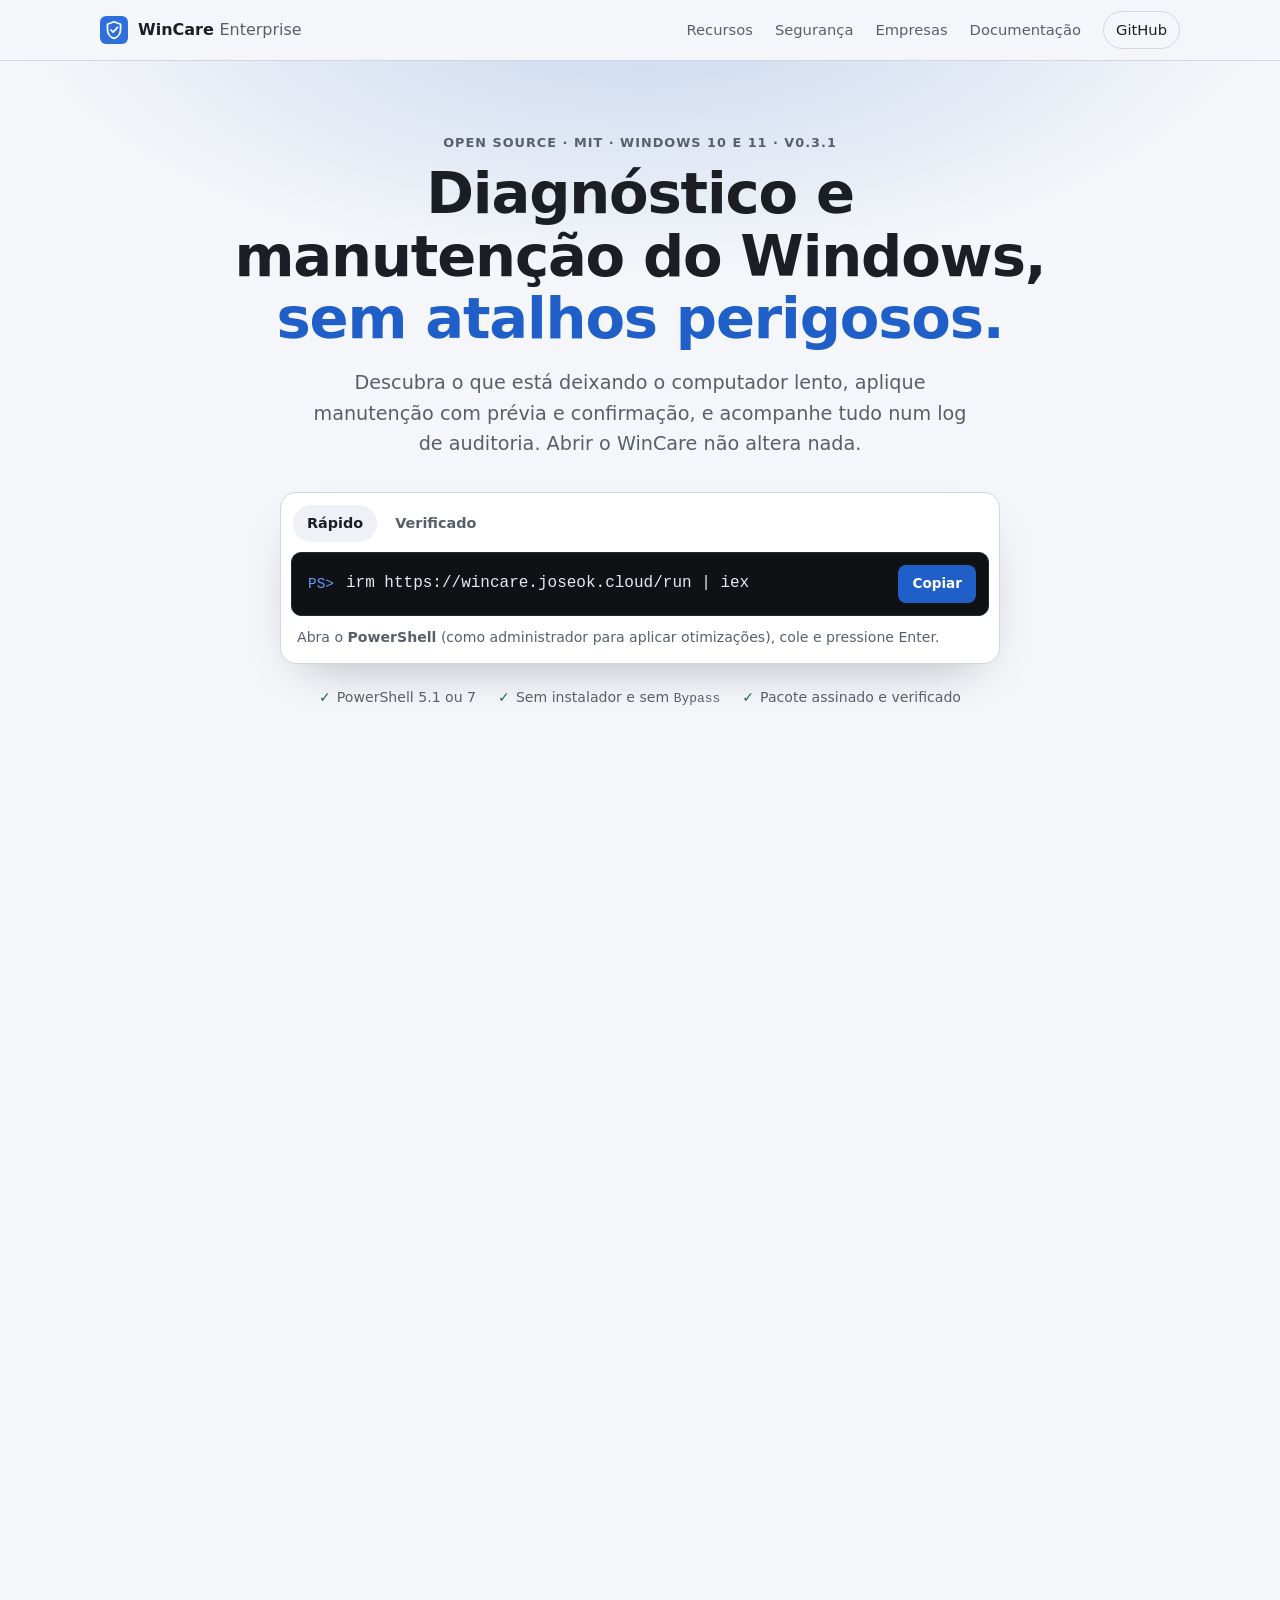
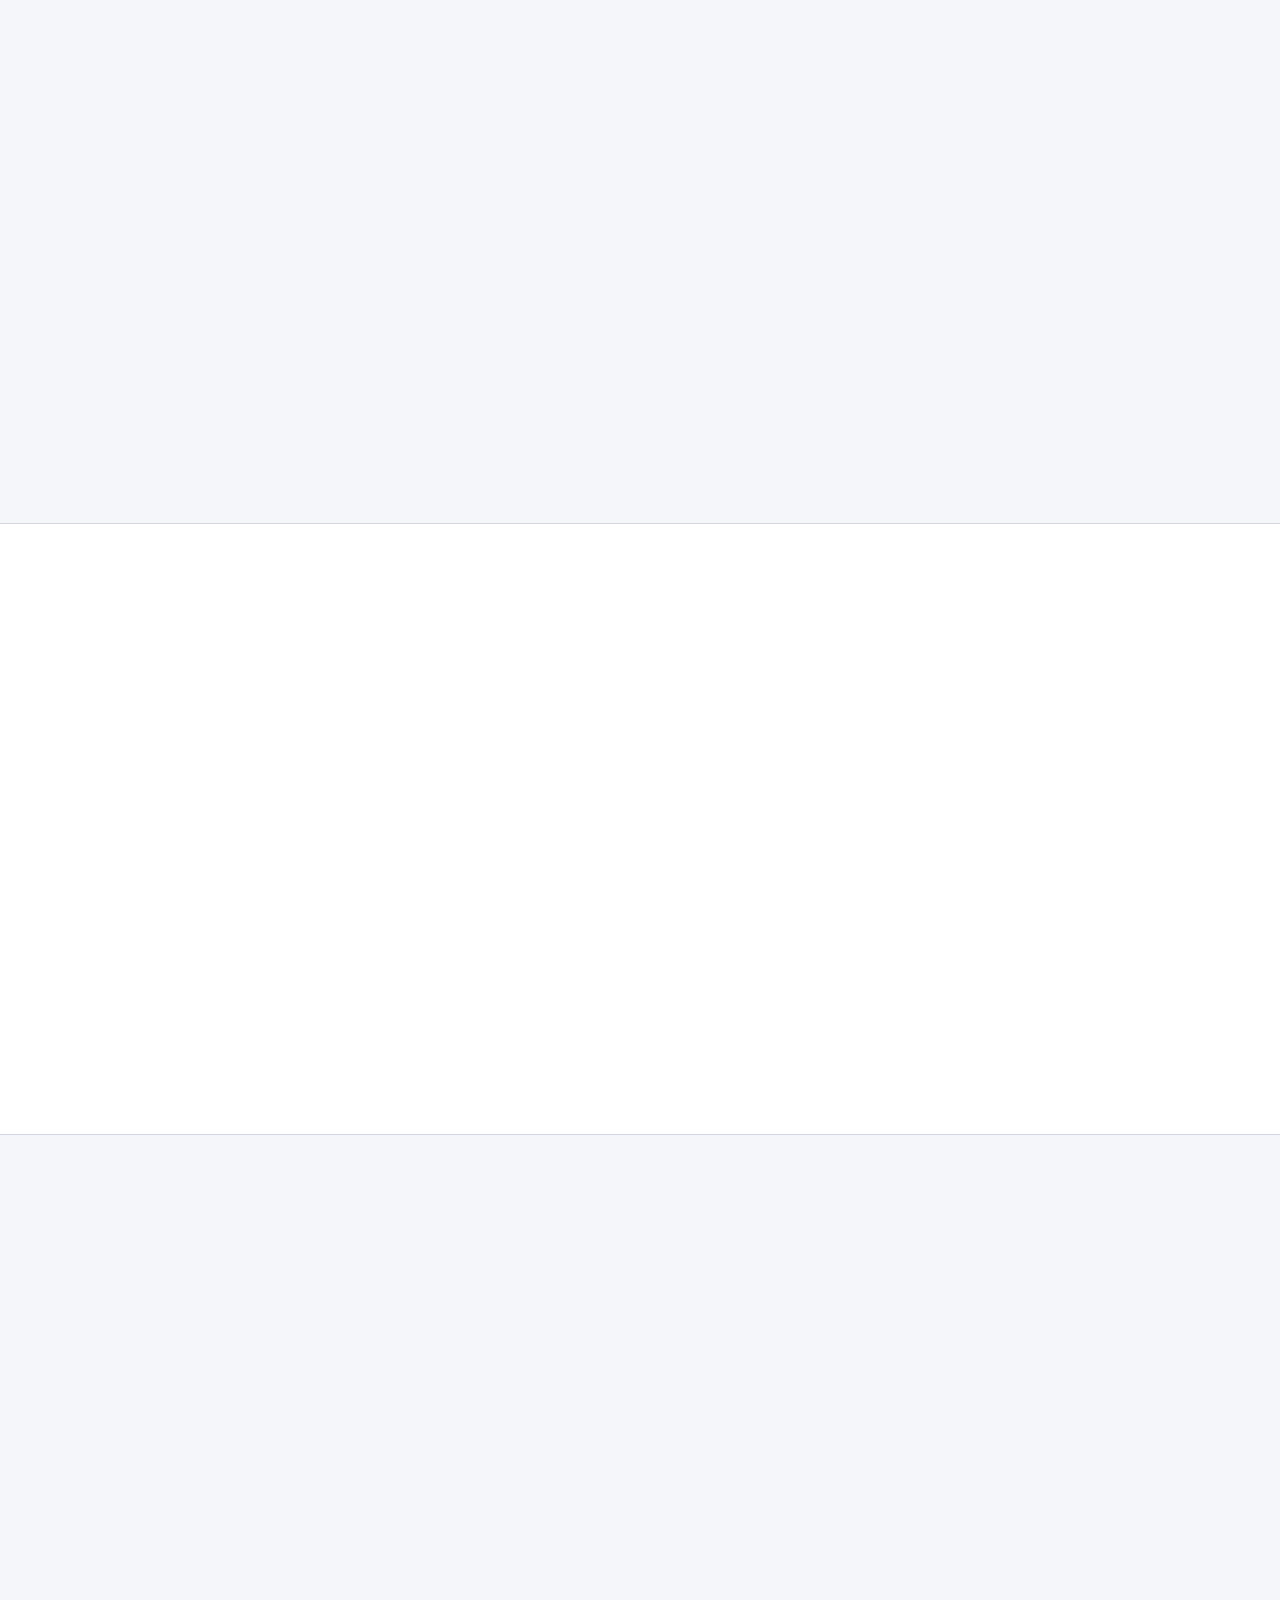
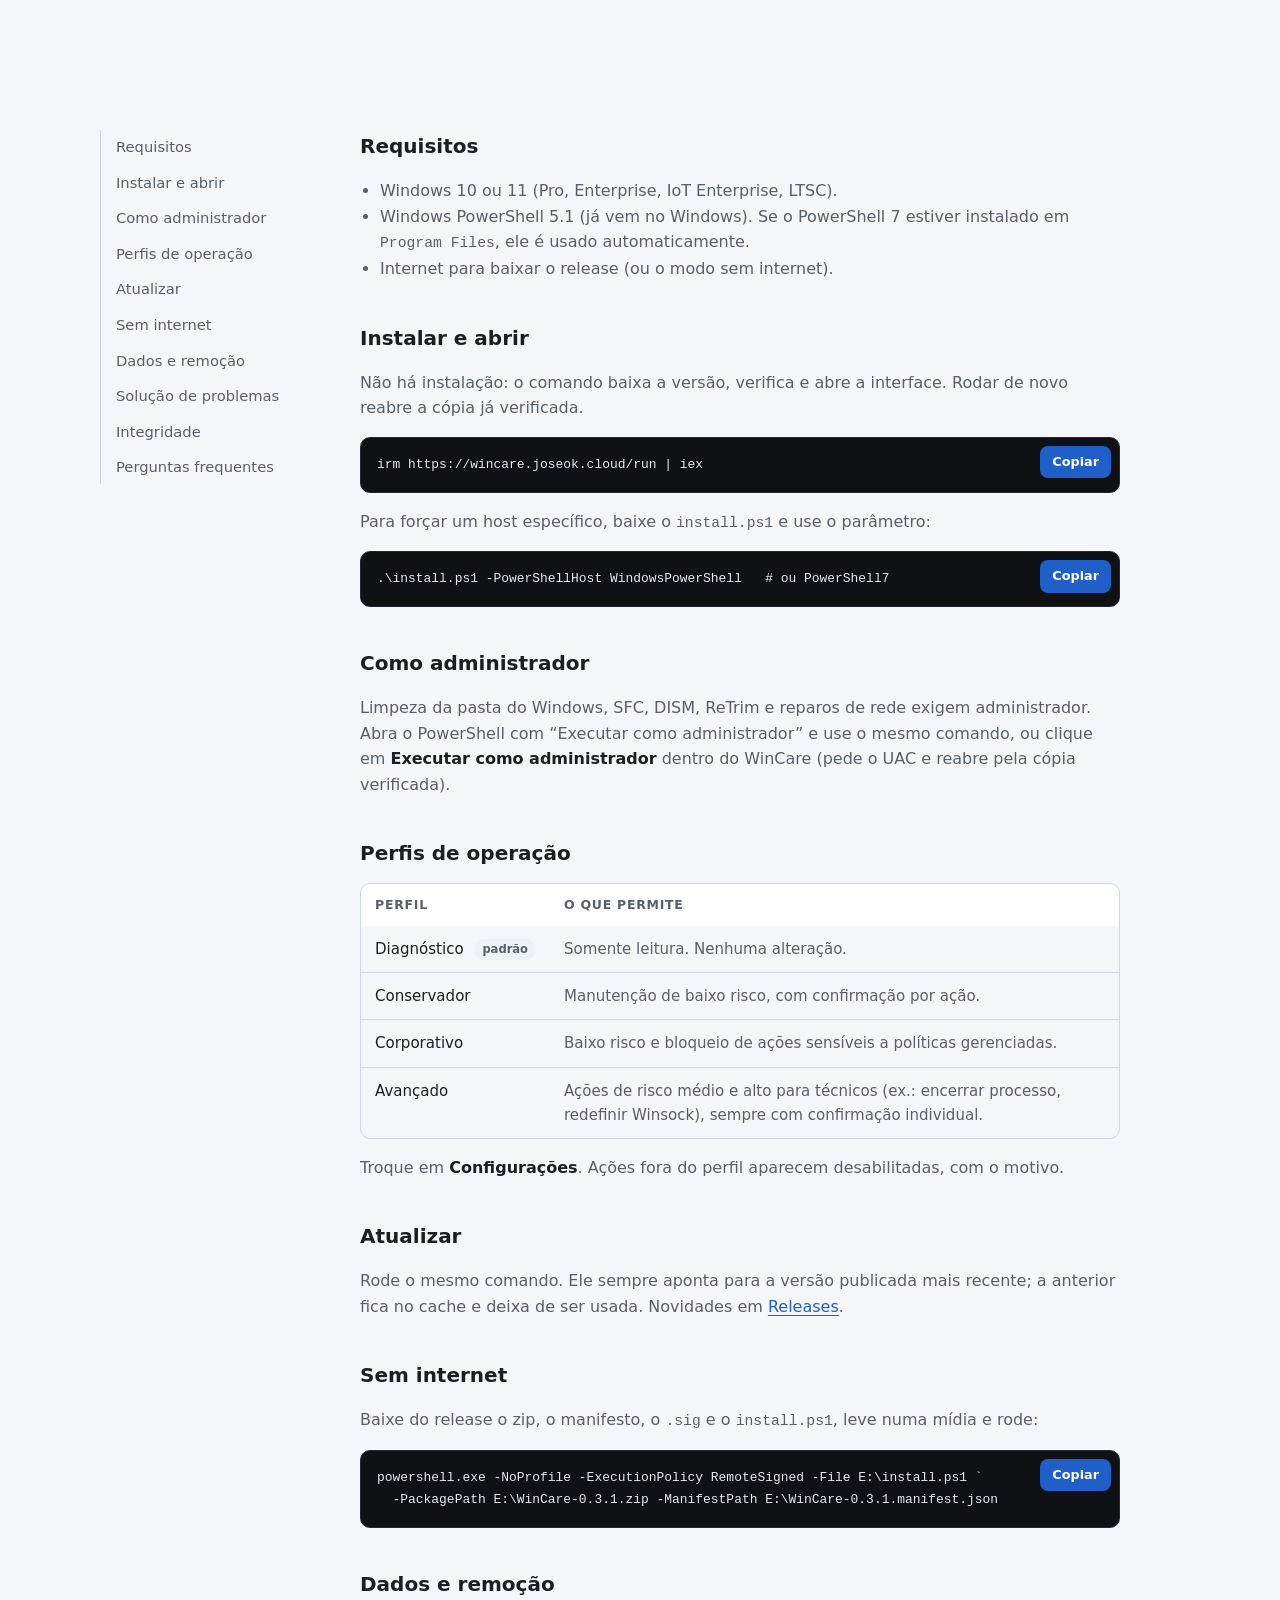
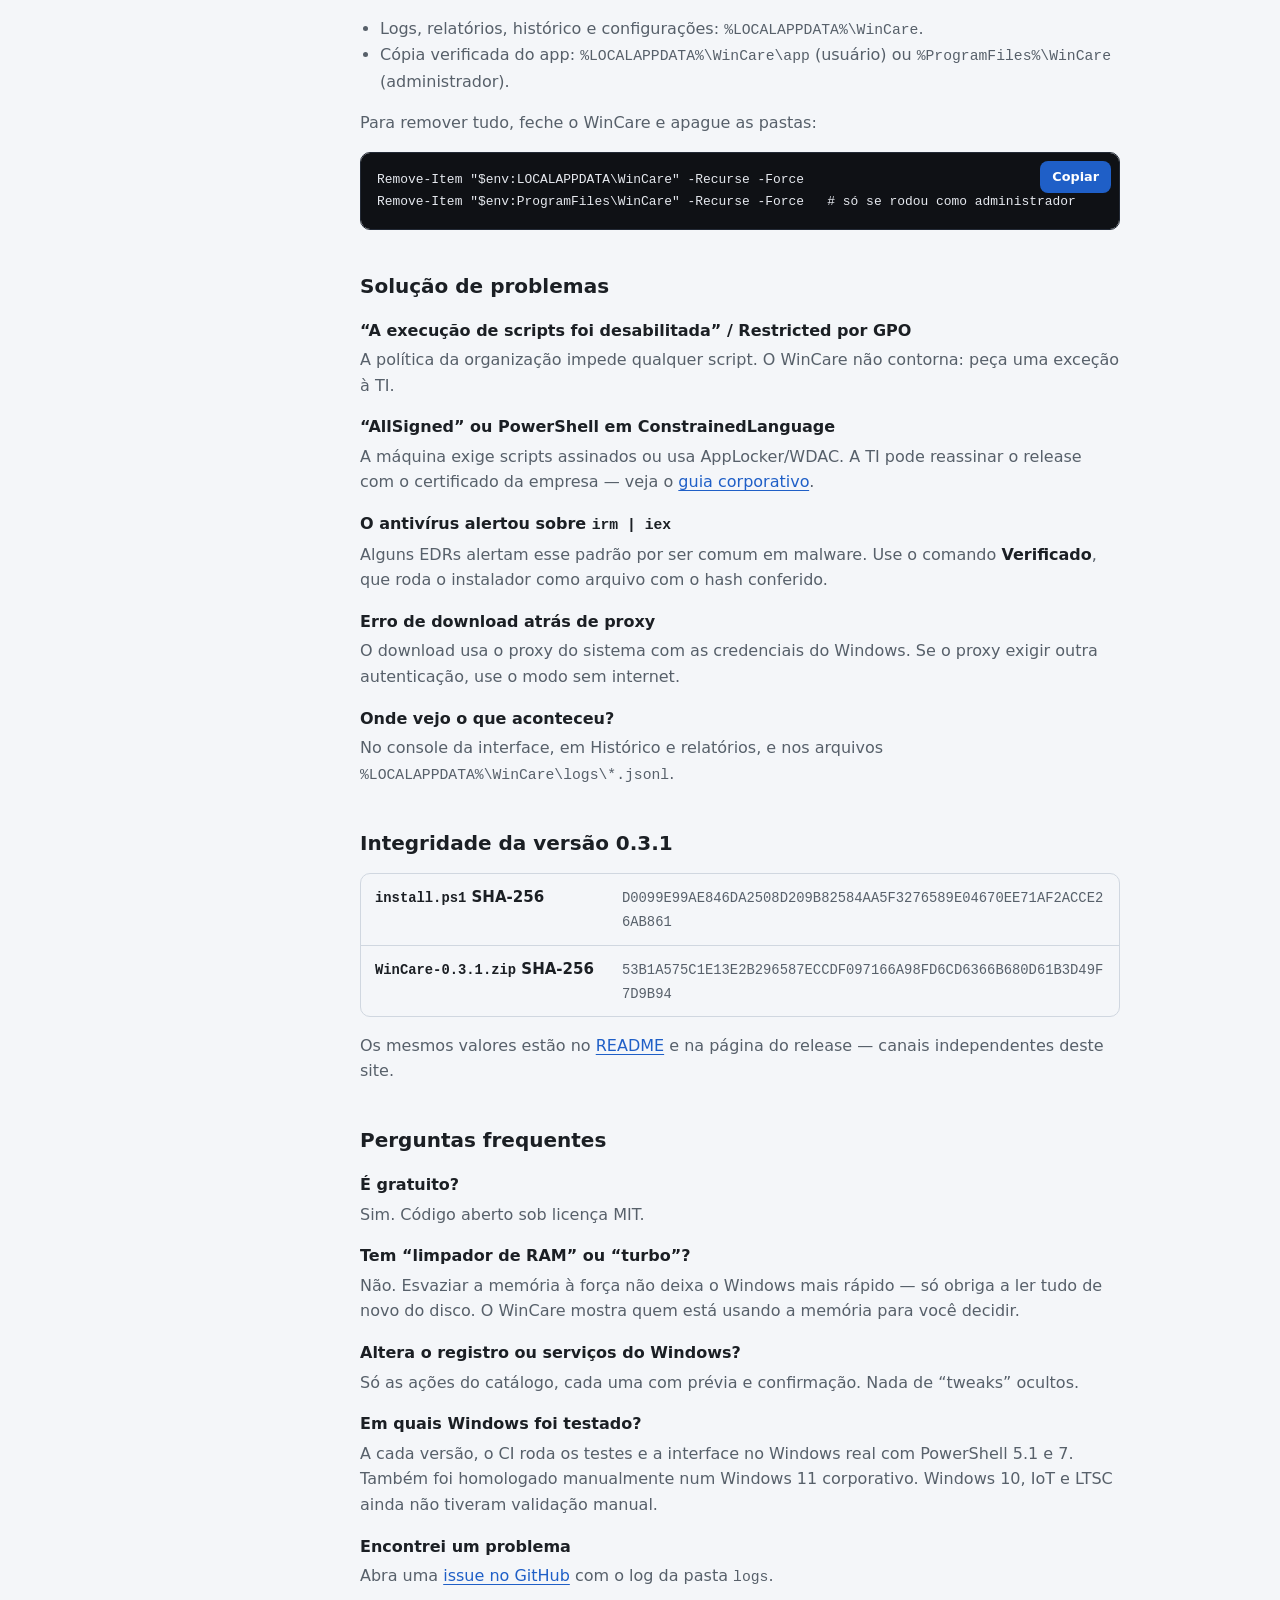
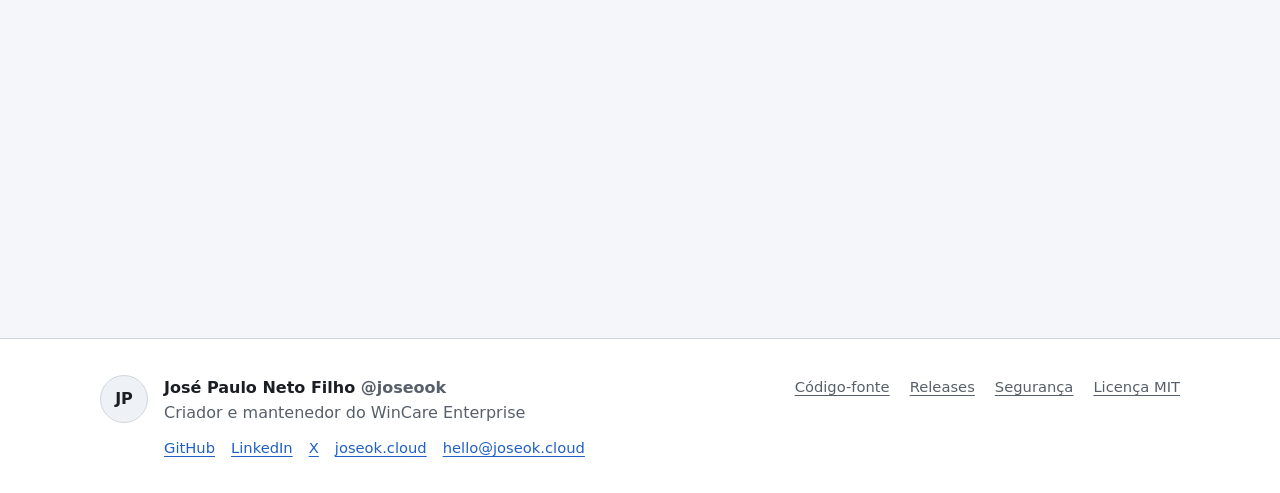
==== commit bfc6f788: "site: v0.3.1" ====
--- a/index.html
+++ b/index.html
@@ -12,9 +12,9 @@
 <meta property="og:description" content="Diagnóstico e manutenção do Windows, sem atalhos que contornem a segurança. Open source (MIT).">
 <meta property="og:type" content="website">
 <meta property="og:url" content="https://wincare.joseok.cloud/">
-<link rel="stylesheet" href="styles.css?v=0.3.0">
-<link rel="icon" href="assets/icon.svg?v=0.3.0" type="image/svg+xml">
-<script src="app.js?v=0.3.0" defer></script>
+<link rel="stylesheet" href="styles.css?v=0.3.1">
+<link rel="icon" href="assets/icon.svg?v=0.3.1" type="image/svg+xml">
+<script src="app.js?v=0.3.1" defer></script>
 </head>
 <body>
 <a class="skip" href="#instalar">Pular para o comando</a>
@@ -22,7 +22,7 @@
 <header class="top">
   <div class="wrap top__in">
     <a class="brand" href="#" aria-label="WinCare Enterprise, início">
-      <img src="assets/icon.svg?v=0.3.0" width="28" height="28" alt="">
+      <img src="assets/icon.svg?v=0.3.1" width="28" height="28" alt="">
       <span>WinCare <em>Enterprise</em></span>
     </a>
     <nav class="top__nav" aria-label="Seções">
@@ -39,7 +39,7 @@
   <!-- HERO: the command first (Mobbin refs: Giga install pill, Hermes Agent tabbed install box). -->
   <section class="hero" id="instalar">
     <div class="wrap hero__in">
-      <p class="eyebrow reveal">Open source · MIT · Windows 10 e 11 · v0.3.0</p>
+      <p class="eyebrow reveal">Open source · MIT · Windows 10 e 11 · v0.3.1</p>
       <h1 class="reveal">Diagnóstico e manutenção do Windows, <span class="accent">sem atalhos perigosos.</span></h1>
       <p class="lead reveal">Descubra o que está deixando o computador lento, aplique manutenção com prévia e confirmação, e acompanhe tudo num log de auditoria. Abrir o WinCare não altera nada.</p>
 
@@ -59,7 +59,7 @@
         <div class="install__pane" role="tabpanel" id="pane-verified" aria-labelledby="tab-verified" hidden>
           <div class="cmd cmd--long">
             <span class="cmd__prompt" aria-hidden="true">PS&gt;</span>
-            <code id="cmd-verified">$f=&quot;$env:TEMP\wincare-install.ps1&quot;; iwr https://wincare.joseok.cloud/install.ps1 -UseBasicParsing -OutFile $f; if ((Get-FileHash $f -Algorithm SHA256).Hash -eq &#39;CA1E97CF85331B6CC5158FF38379C31F609C7DB2F53D005E47D0A89C1B074F33&#39;) { powershell.exe -NoProfile -ExecutionPolicy RemoteSigned -File $f } else { Write-Error &#39;install.ps1 nao confere - nada foi executado&#39; }</code>
+            <code id="cmd-verified">$f=&quot;$env:TEMP\wincare-install.ps1&quot;; iwr https://wincare.joseok.cloud/install.ps1 -UseBasicParsing -OutFile $f; if ((Get-FileHash $f -Algorithm SHA256).Hash -eq &#39;D0099E99AE846DA2508D209B82584AA5F3276589E04670EE71AF2ACCE26AB861&#39;) { powershell.exe -NoProfile -ExecutionPolicy RemoteSigned -File $f } else { Write-Error &#39;install.ps1 nao confere - nada foi executado&#39; }</code>
             <button class="copy" data-copy="cmd-verified" aria-label="Copiar comando verificado">Copiar</button>
           </div>
           <p class="install__hint">O hash do <code>install.ps1</code> fica fixado no próprio comando. Indicado para auditoria e ambientes corporativos.</p>
@@ -73,7 +73,7 @@
       </ul>
     </div>
     <figure class="shot shot--hero reveal">
-      <img src="assets/overview.webp?v=0.3.0" width="1028" height="749" alt="Tela Visão geral do WinCare: Windows, CPU, memória, disco, tempo ligado e gerenciamento corporativo" fetchpriority="high">
+      <img src="assets/overview.webp?v=0.3.1" width="1028" height="749" alt="Tela Visão geral do WinCare: Windows, CPU, memória, disco, tempo ligado e gerenciamento corporativo" fetchpriority="high">
     </figure>
   </section>
 
@@ -110,10 +110,10 @@
       <h2 id="gal-title">Renderizadas no Windows pelo CI a cada versão</h2>
     </header>
     <div class="gallery__grid">
-      <figure class="shot reveal"><img src="assets/processes.webp?v=0.3.0" width="1028" height="749" loading="lazy" decoding="async" alt="Página Processos e memória com visão geral da memória e maiores consumidores"><figcaption>Processos e memória</figcaption></figure>
-      <figure class="shot reveal"><img src="assets/health.webp?v=0.3.0" width="1028" height="749" loading="lazy" decoding="async" alt="Página Saúde do sistema com eventos críticos, falhas de aplicativos e drivers"><figcaption>Saúde do sistema</figcaption></figure>
-      <figure class="shot reveal"><img src="assets/network.webp?v=0.3.0" width="1028" height="749" loading="lazy" decoding="async" alt="Página Rede com adaptadores e testes de conectividade"><figcaption>Rede</figcaption></figure>
-      <figure class="shot reveal"><img src="assets/apps-light.webp?v=0.3.0" width="1028" height="749" loading="lazy" decoding="async" alt="Página Aplicativos e reparos no tema claro com a lista de programas instalados"><figcaption>Aplicativos e reparos (tema claro)</figcaption></figure>
+      <figure class="shot reveal"><img src="assets/processes.webp?v=0.3.1" width="1028" height="749" loading="lazy" decoding="async" alt="Página Processos e memória com visão geral da memória e maiores consumidores"><figcaption>Processos e memória</figcaption></figure>
+      <figure class="shot reveal"><img src="assets/health.webp?v=0.3.1" width="1028" height="749" loading="lazy" decoding="async" alt="Página Saúde do sistema com eventos críticos, falhas de aplicativos e drivers"><figcaption>Saúde do sistema</figcaption></figure>
+      <figure class="shot reveal"><img src="assets/network.webp?v=0.3.1" width="1028" height="749" loading="lazy" decoding="async" alt="Página Rede com adaptadores e testes de conectividade"><figcaption>Rede</figcaption></figure>
+      <figure class="shot reveal"><img src="assets/apps-light.webp?v=0.3.1" width="1028" height="749" loading="lazy" decoding="async" alt="Página Aplicativos e reparos no tema claro com a lista de programas instalados"><figcaption>Aplicativos e reparos (tema claro)</figcaption></figure>
     </div>
   </section>
 
@@ -203,7 +203,7 @@
         <h3 id="d-offline">Sem internet</h3>
         <p>Baixe do release o zip, o manifesto, o <code>.sig</code> e o <code>install.ps1</code>, leve numa mídia e rode:</p>
         <div class="code"><button class="copy" data-copy="d3" aria-label="Copiar">Copiar</button><pre><code id="d3">powershell.exe -NoProfile -ExecutionPolicy RemoteSigned -File E:\install.ps1 `
-  -PackagePath E:\WinCare-0.3.0.zip -ManifestPath E:\WinCare-0.3.0.manifest.json</code></pre></div>
+  -PackagePath E:\WinCare-0.3.1.zip -ManifestPath E:\WinCare-0.3.1.manifest.json</code></pre></div>
 
         <h3 id="d-dados">Dados e remoção</h3>
         <ul>
@@ -228,12 +228,12 @@
           <dd>No console da interface, em Histórico e relatórios, e nos arquivos <code>%LOCALAPPDATA%\WinCare\logs\*.jsonl</code>.</dd>
         </dl>
 
-        <h3 id="d-integridade">Integridade da versão 0.3.0</h3>
+        <h3 id="d-integridade">Integridade da versão 0.3.1</h3>
         <div class="table">
           <table>
             <tbody>
-              <tr><th scope="row"><code>install.ps1</code> SHA-256</th><td><code class="hash">CA1E97CF85331B6CC5158FF38379C31F609C7DB2F53D005E47D0A89C1B074F33</code></td></tr>
-              <tr><th scope="row"><code>WinCare-0.3.0.zip</code> SHA-256</th><td><code class="hash">00E51A7B64FA6B3B838F31142EB0E3ED441F87B2C1ADDE4F98EC877BBACED50A</code></td></tr>
+              <tr><th scope="row"><code>install.ps1</code> SHA-256</th><td><code class="hash">D0099E99AE846DA2508D209B82584AA5F3276589E04670EE71AF2ACCE26AB861</code></td></tr>
+              <tr><th scope="row"><code>WinCare-0.3.1.zip</code> SHA-256</th><td><code class="hash">53B1A575C1E13E2B296587ECCDF097166A98FD6CD6366B680D61B3D49F7D9B94</code></td></tr>
             </tbody>
           </table>
         </div>
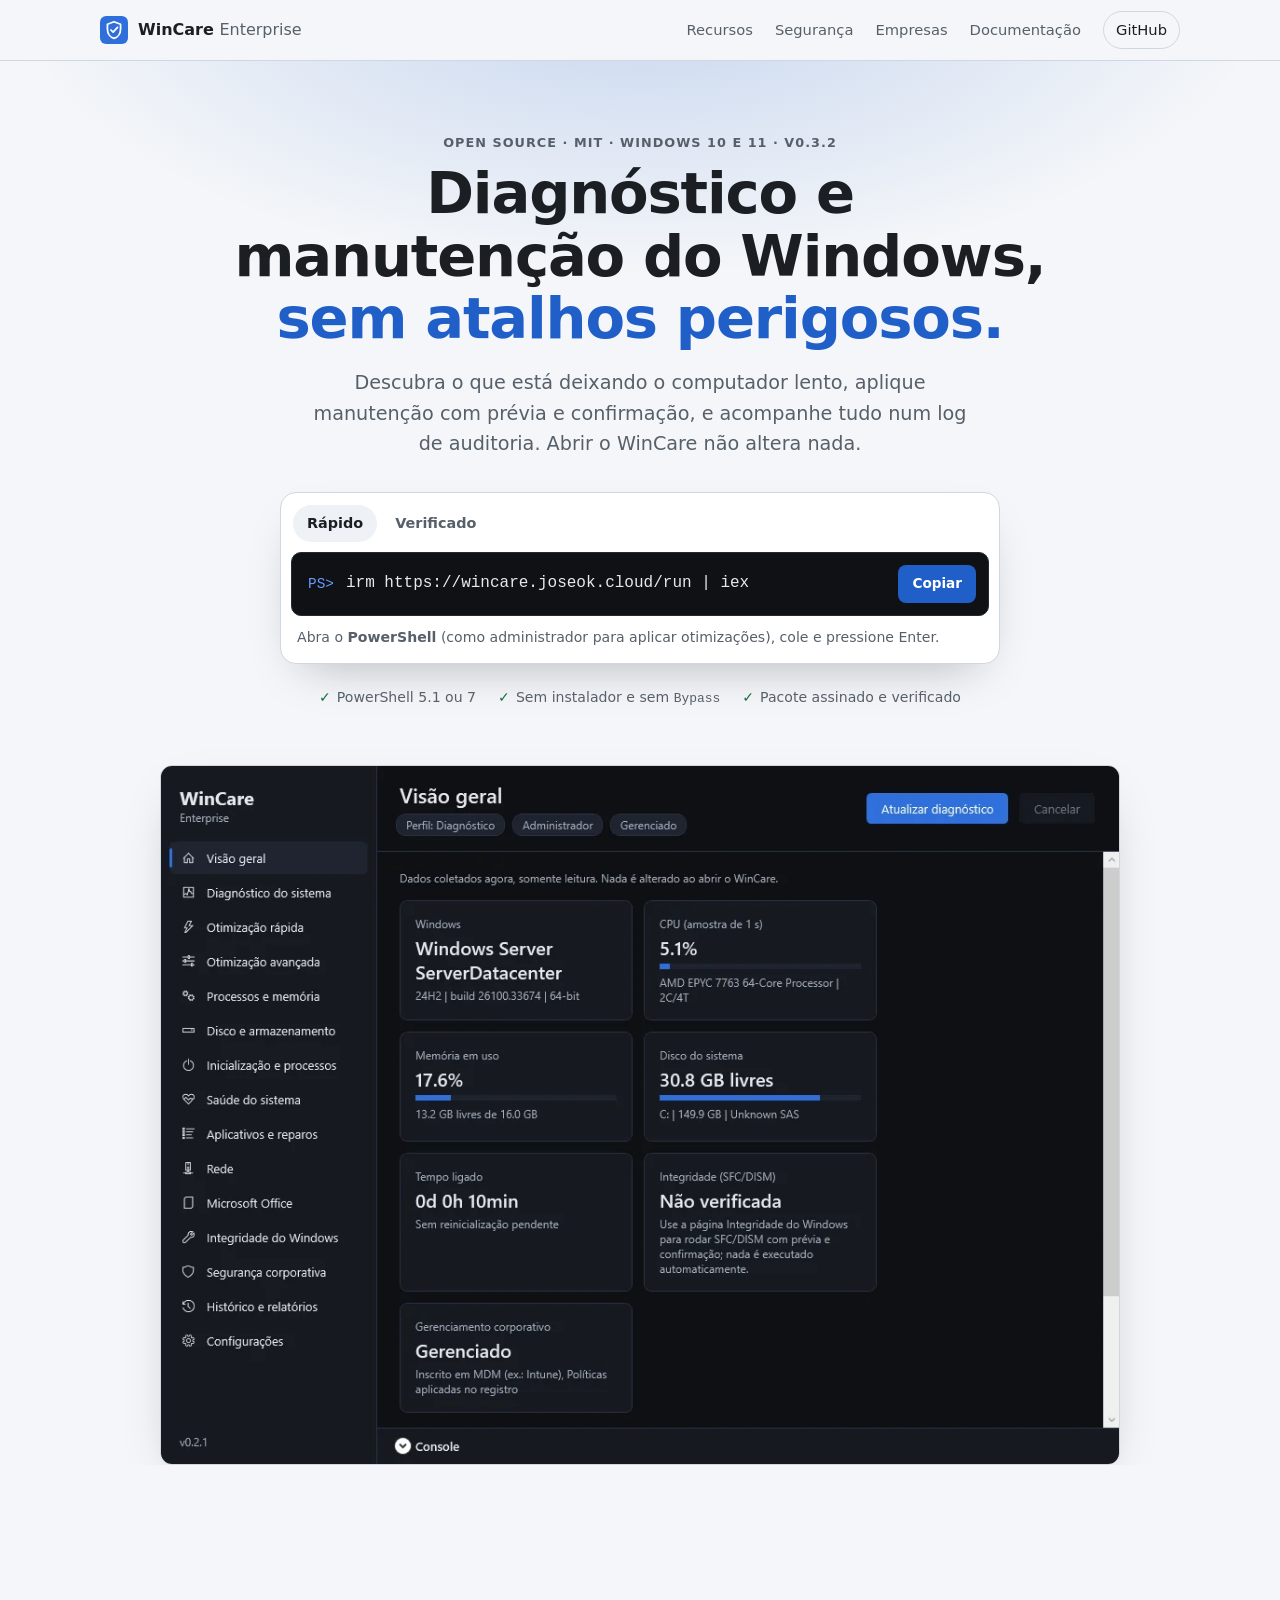
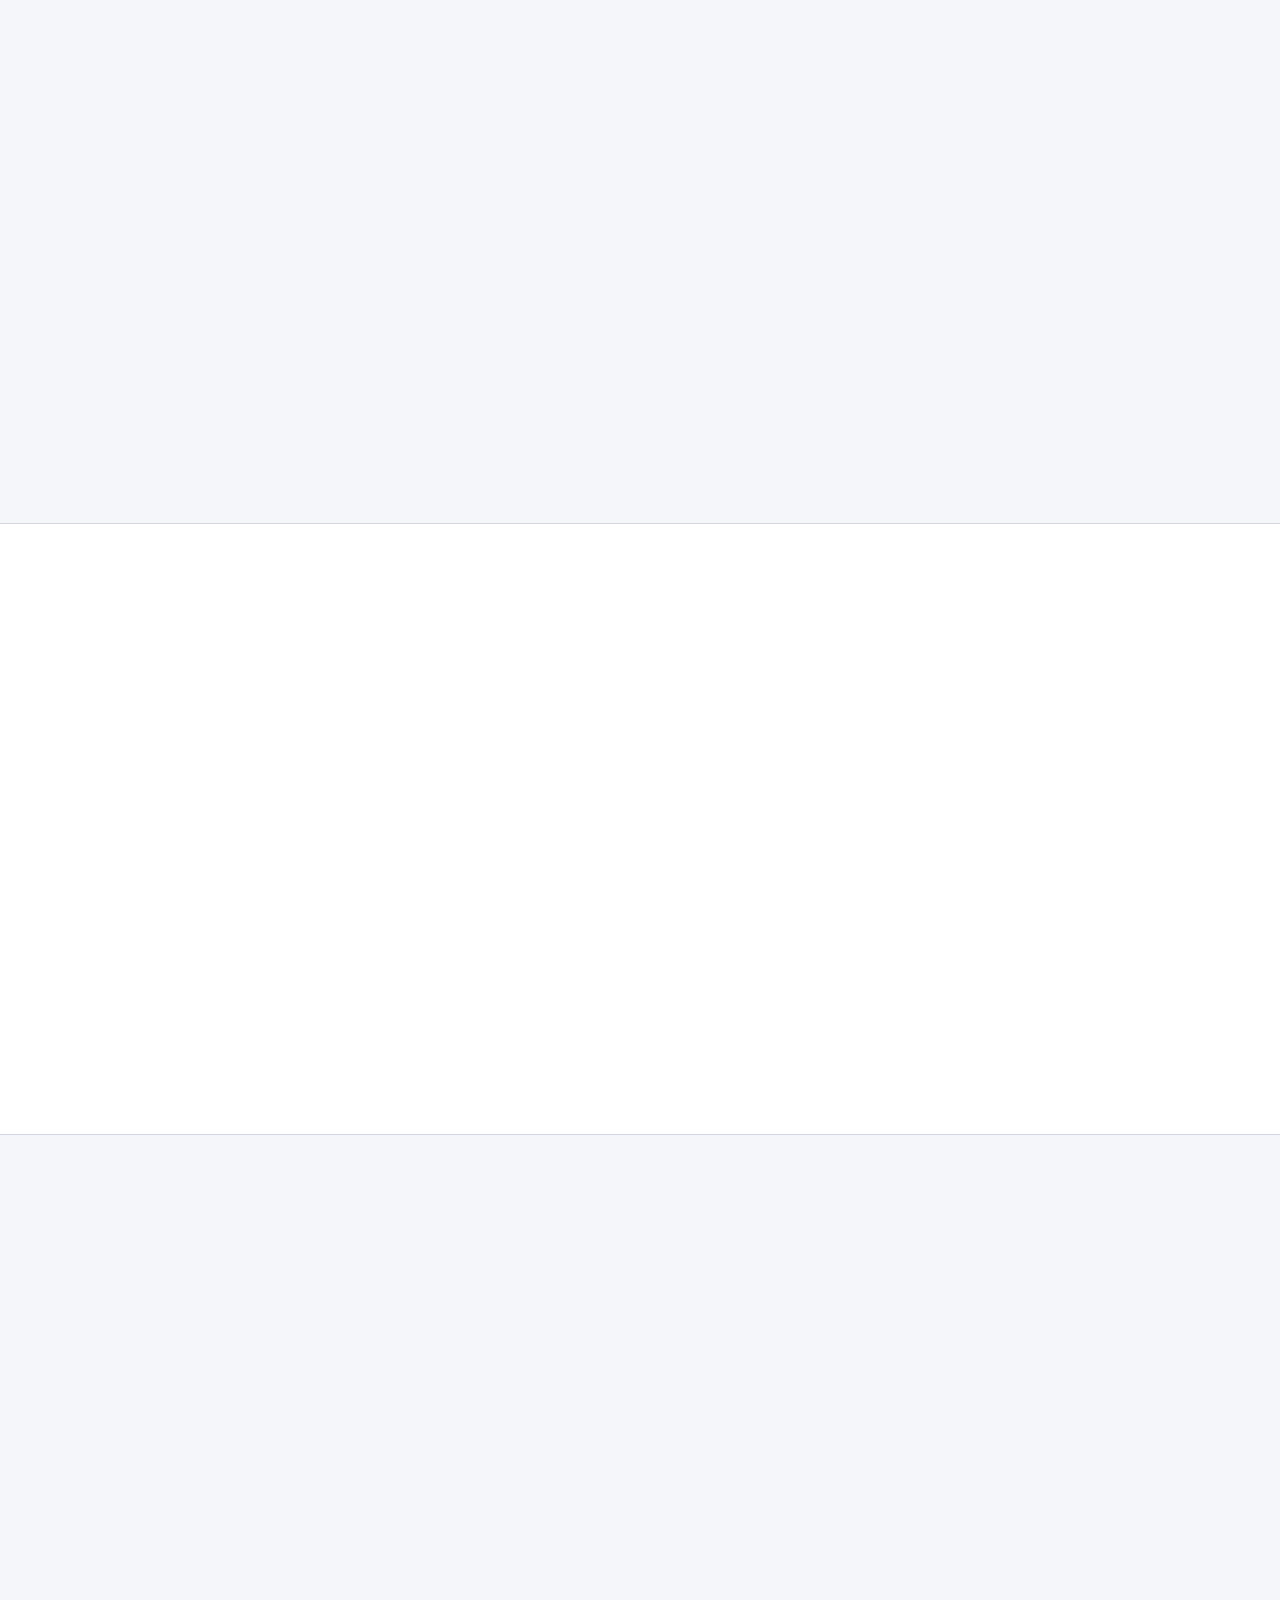
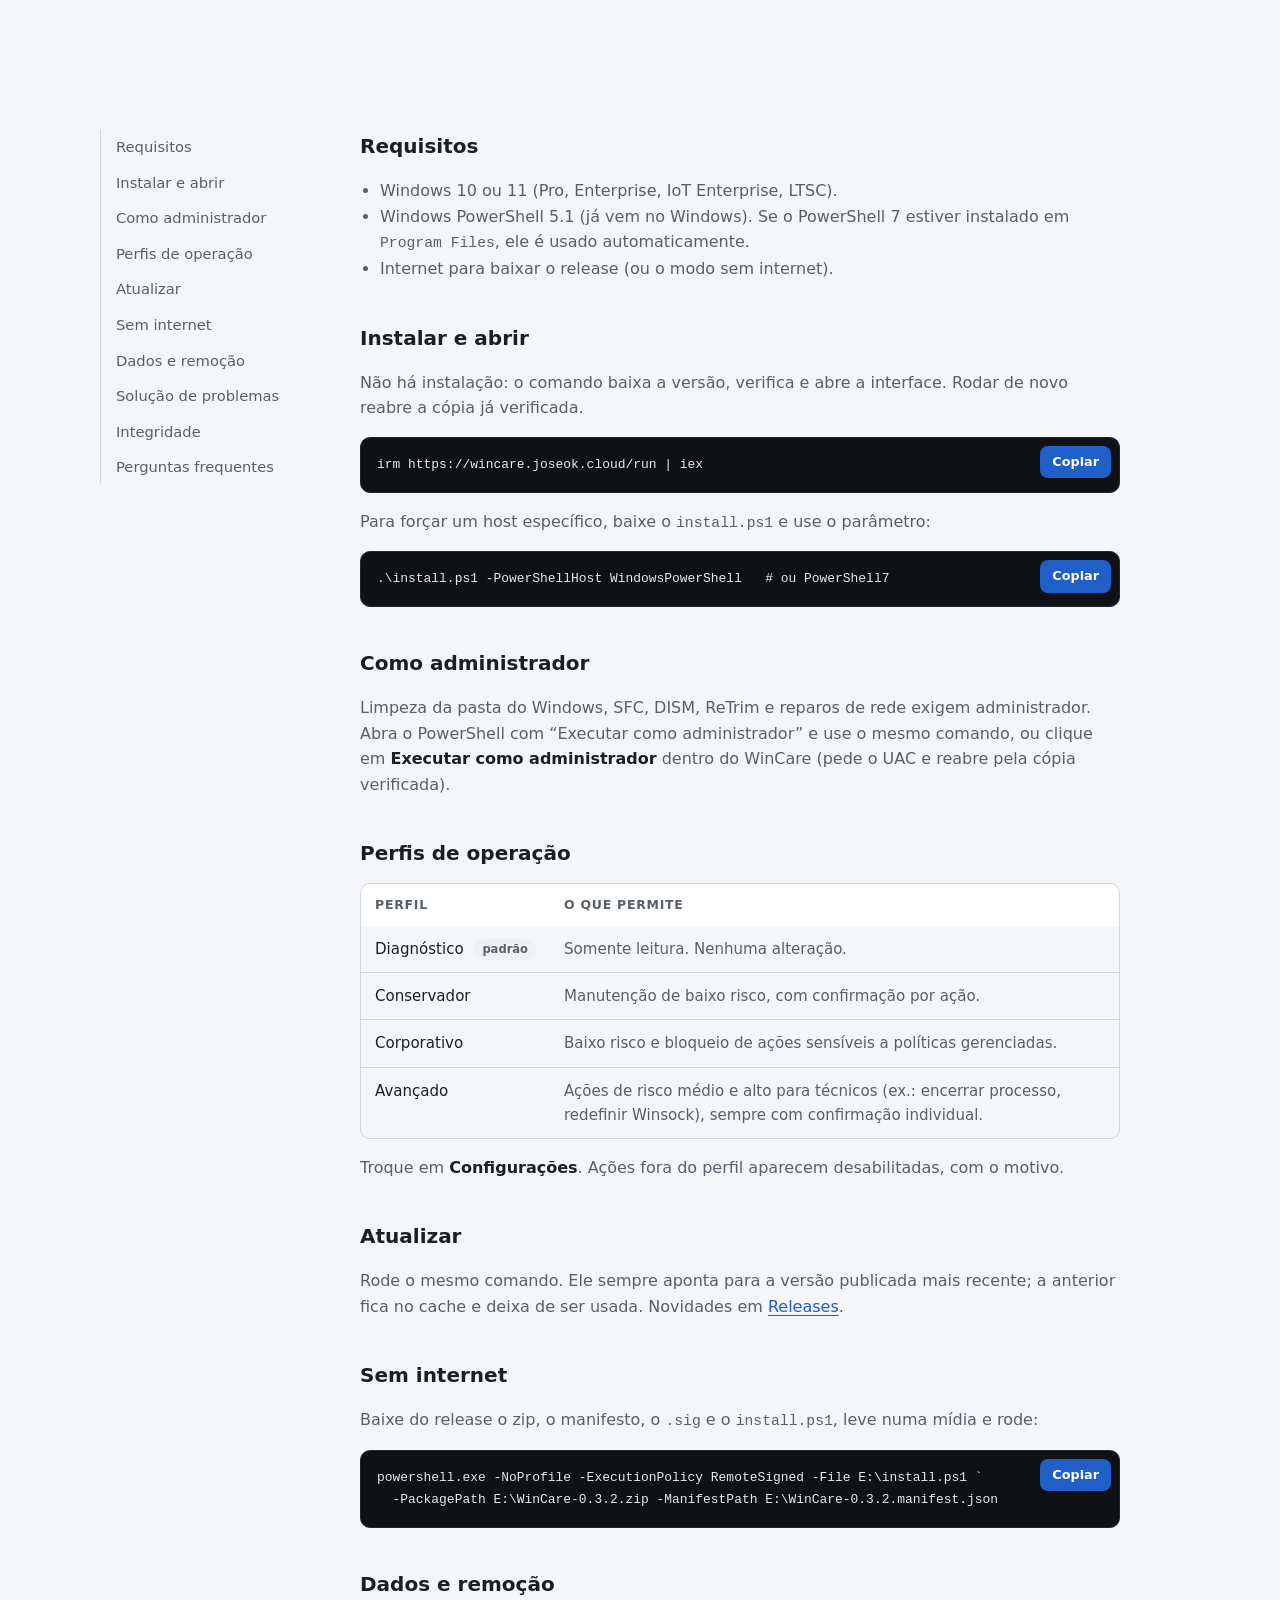
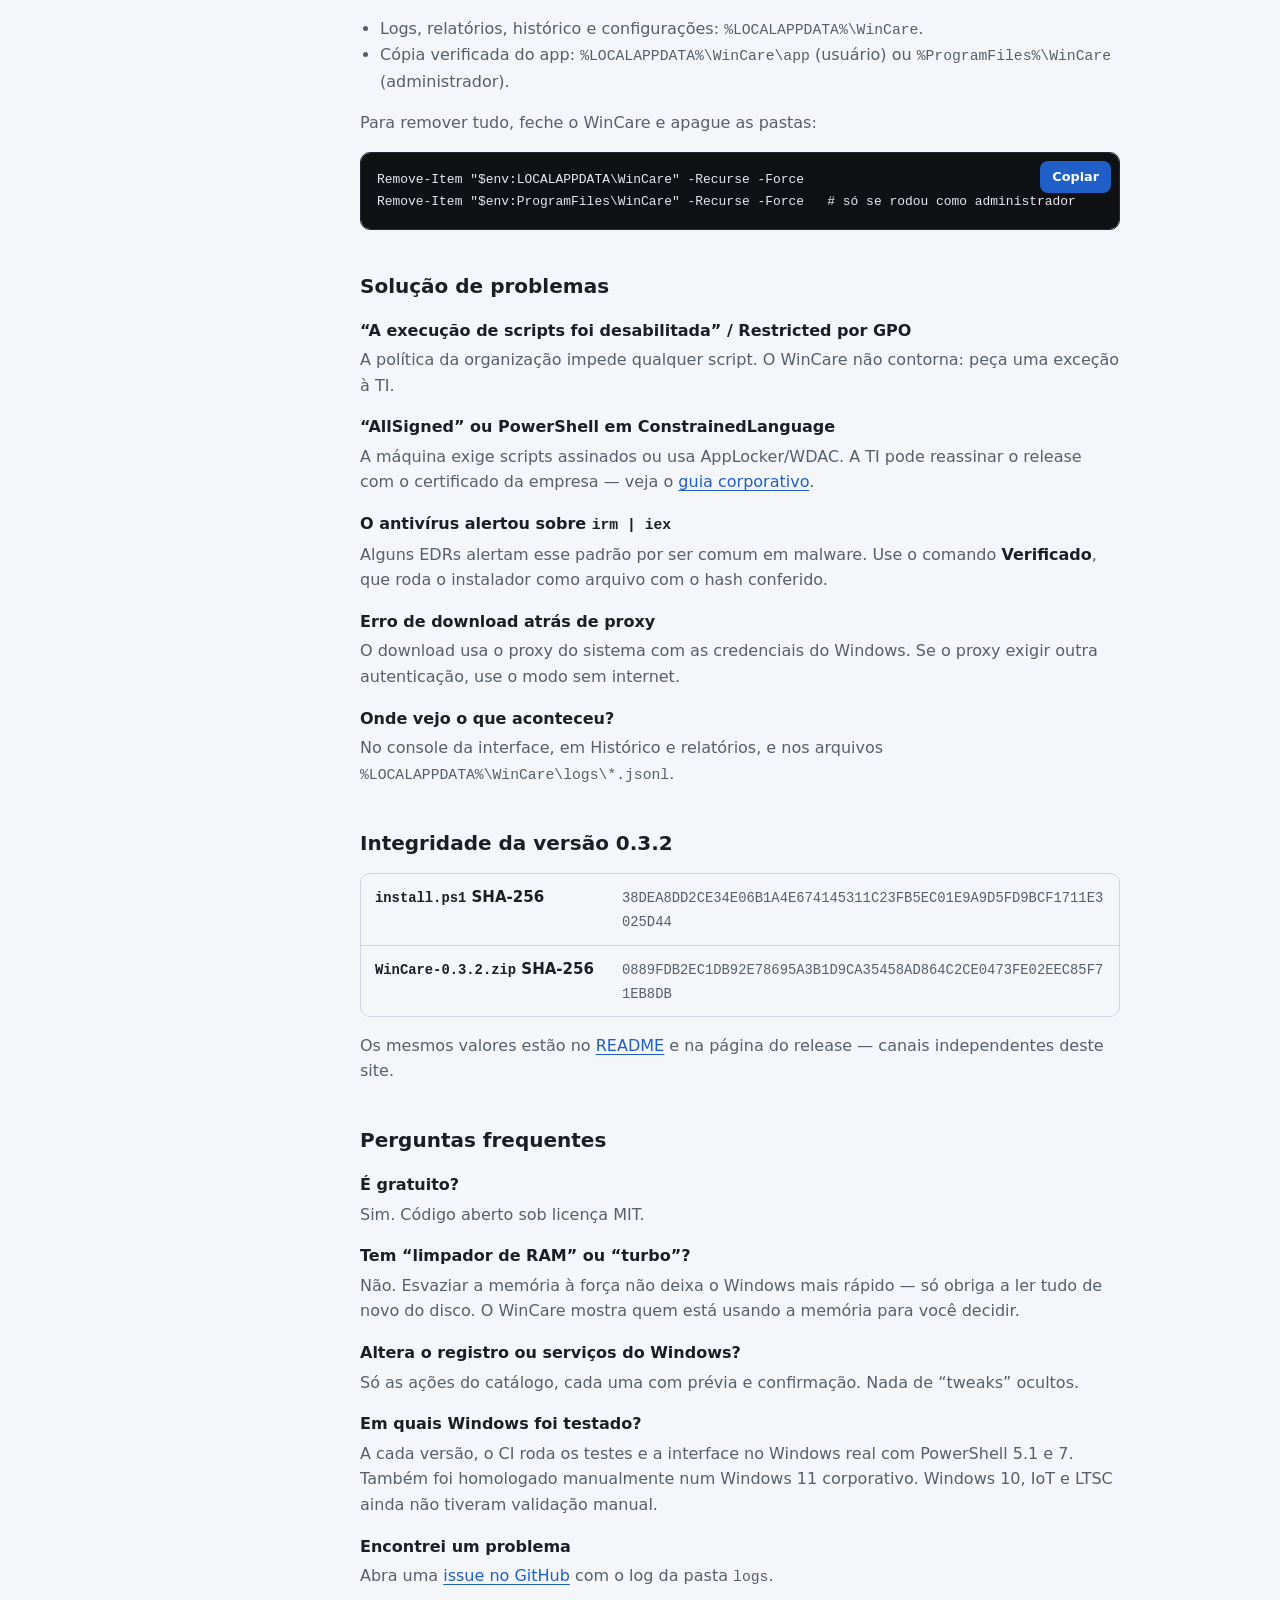
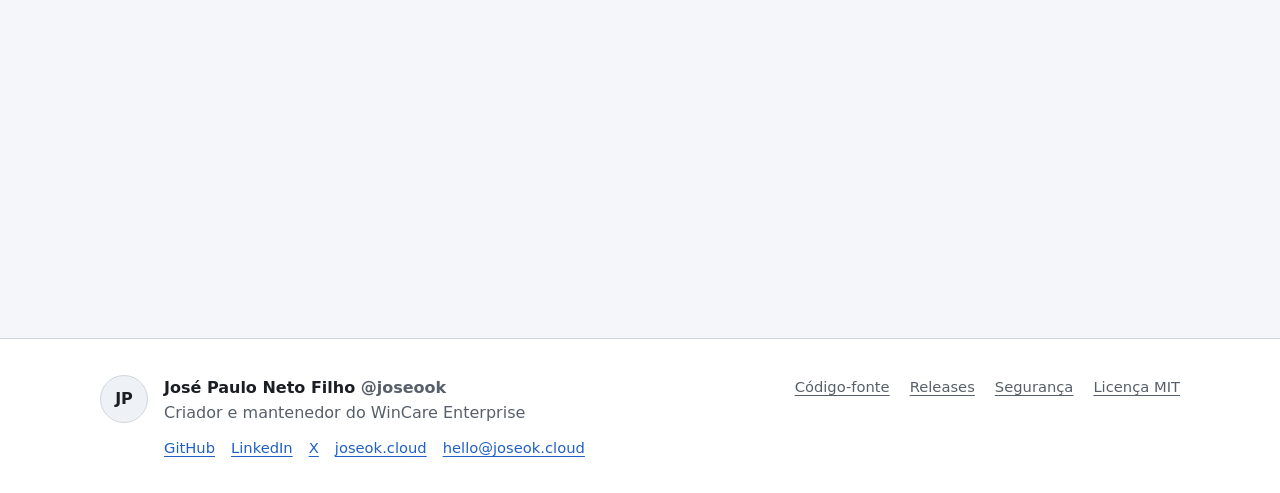
==== commit 735da1a7: "site: v0.3.2 Co-Authored-By: Claude Opus 5.5 <noreply@anthropic.com>" ====
--- a/index.html
+++ b/index.html
@@ -12,9 +12,9 @@
 <meta property="og:description" content="Diagnóstico e manutenção do Windows, sem atalhos que contornem a segurança. Open source (MIT).">
 <meta property="og:type" content="website">
 <meta property="og:url" content="https://wincare.joseok.cloud/">
-<link rel="stylesheet" href="styles.css?v=0.3.1">
-<link rel="icon" href="assets/icon.svg?v=0.3.1" type="image/svg+xml">
-<script src="app.js?v=0.3.1" defer></script>
+<link rel="stylesheet" href="styles.css?v=0.3.2">
+<link rel="icon" href="assets/icon.svg?v=0.3.2" type="image/svg+xml">
+<script src="app.js?v=0.3.2" defer></script>
 </head>
 <body>
 <a class="skip" href="#instalar">Pular para o comando</a>
@@ -22,7 +22,7 @@
 <header class="top">
   <div class="wrap top__in">
     <a class="brand" href="#" aria-label="WinCare Enterprise, início">
-      <img src="assets/icon.svg?v=0.3.1" width="28" height="28" alt="">
+      <img src="assets/icon.svg?v=0.3.2" width="28" height="28" alt="">
       <span>WinCare <em>Enterprise</em></span>
     </a>
     <nav class="top__nav" aria-label="Seções">
@@ -39,7 +39,7 @@
   <!-- HERO: the command first (Mobbin refs: Giga install pill, Hermes Agent tabbed install box). -->
   <section class="hero" id="instalar">
     <div class="wrap hero__in">
-      <p class="eyebrow reveal">Open source · MIT · Windows 10 e 11 · v0.3.1</p>
+      <p class="eyebrow reveal">Open source · MIT · Windows 10 e 11 · v0.3.2</p>
       <h1 class="reveal">Diagnóstico e manutenção do Windows, <span class="accent">sem atalhos perigosos.</span></h1>
       <p class="lead reveal">Descubra o que está deixando o computador lento, aplique manutenção com prévia e confirmação, e acompanhe tudo num log de auditoria. Abrir o WinCare não altera nada.</p>
 
@@ -59,7 +59,7 @@
         <div class="install__pane" role="tabpanel" id="pane-verified" aria-labelledby="tab-verified" hidden>
           <div class="cmd cmd--long">
             <span class="cmd__prompt" aria-hidden="true">PS&gt;</span>
-            <code id="cmd-verified">$f=&quot;$env:TEMP\wincare-install.ps1&quot;; iwr https://wincare.joseok.cloud/install.ps1 -UseBasicParsing -OutFile $f; if ((Get-FileHash $f -Algorithm SHA256).Hash -eq &#39;D0099E99AE846DA2508D209B82584AA5F3276589E04670EE71AF2ACCE26AB861&#39;) { powershell.exe -NoProfile -ExecutionPolicy RemoteSigned -File $f } else { Write-Error &#39;install.ps1 nao confere - nada foi executado&#39; }</code>
+            <code id="cmd-verified">$f=&quot;$env:TEMP\wincare-install.ps1&quot;; iwr https://wincare.joseok.cloud/install.ps1 -UseBasicParsing -OutFile $f; if ((Get-FileHash $f -Algorithm SHA256).Hash -eq &#39;38DEA8DD2CE34E06B1A4E674145311C23FB5EC01E9A9D5FD9BCF1711E3025D44&#39;) { powershell.exe -NoProfile -ExecutionPolicy RemoteSigned -File $f } else { Write-Error &#39;install.ps1 nao confere - nada foi executado&#39; }</code>
             <button class="copy" data-copy="cmd-verified" aria-label="Copiar comando verificado">Copiar</button>
           </div>
           <p class="install__hint">O hash do <code>install.ps1</code> fica fixado no próprio comando. Indicado para auditoria e ambientes corporativos.</p>
@@ -73,7 +73,7 @@
       </ul>
     </div>
     <figure class="shot shot--hero reveal">
-      <img src="assets/overview.webp?v=0.3.1" width="1028" height="749" alt="Tela Visão geral do WinCare: Windows, CPU, memória, disco, tempo ligado e gerenciamento corporativo" fetchpriority="high">
+      <img src="assets/overview.webp?v=0.3.2" width="1028" height="749" alt="Tela Visão geral do WinCare: Windows, CPU, memória, disco, tempo ligado e gerenciamento corporativo" fetchpriority="high">
     </figure>
   </section>
 
@@ -110,10 +110,10 @@
       <h2 id="gal-title">Renderizadas no Windows pelo CI a cada versão</h2>
     </header>
     <div class="gallery__grid">
-      <figure class="shot reveal"><img src="assets/processes.webp?v=0.3.1" width="1028" height="749" loading="lazy" decoding="async" alt="Página Processos e memória com visão geral da memória e maiores consumidores"><figcaption>Processos e memória</figcaption></figure>
-      <figure class="shot reveal"><img src="assets/health.webp?v=0.3.1" width="1028" height="749" loading="lazy" decoding="async" alt="Página Saúde do sistema com eventos críticos, falhas de aplicativos e drivers"><figcaption>Saúde do sistema</figcaption></figure>
-      <figure class="shot reveal"><img src="assets/network.webp?v=0.3.1" width="1028" height="749" loading="lazy" decoding="async" alt="Página Rede com adaptadores e testes de conectividade"><figcaption>Rede</figcaption></figure>
-      <figure class="shot reveal"><img src="assets/apps-light.webp?v=0.3.1" width="1028" height="749" loading="lazy" decoding="async" alt="Página Aplicativos e reparos no tema claro com a lista de programas instalados"><figcaption>Aplicativos e reparos (tema claro)</figcaption></figure>
+      <figure class="shot reveal"><img src="assets/processes.webp?v=0.3.2" width="1028" height="749" loading="lazy" decoding="async" alt="Página Processos e memória com visão geral da memória e maiores consumidores"><figcaption>Processos e memória</figcaption></figure>
+      <figure class="shot reveal"><img src="assets/health.webp?v=0.3.2" width="1028" height="749" loading="lazy" decoding="async" alt="Página Saúde do sistema com eventos críticos, falhas de aplicativos e drivers"><figcaption>Saúde do sistema</figcaption></figure>
+      <figure class="shot reveal"><img src="assets/network.webp?v=0.3.2" width="1028" height="749" loading="lazy" decoding="async" alt="Página Rede com adaptadores e testes de conectividade"><figcaption>Rede</figcaption></figure>
+      <figure class="shot reveal"><img src="assets/apps-light.webp?v=0.3.2" width="1028" height="749" loading="lazy" decoding="async" alt="Página Aplicativos e reparos no tema claro com a lista de programas instalados"><figcaption>Aplicativos e reparos (tema claro)</figcaption></figure>
     </div>
   </section>
 
@@ -203,7 +203,7 @@
         <h3 id="d-offline">Sem internet</h3>
         <p>Baixe do release o zip, o manifesto, o <code>.sig</code> e o <code>install.ps1</code>, leve numa mídia e rode:</p>
         <div class="code"><button class="copy" data-copy="d3" aria-label="Copiar">Copiar</button><pre><code id="d3">powershell.exe -NoProfile -ExecutionPolicy RemoteSigned -File E:\install.ps1 `
-  -PackagePath E:\WinCare-0.3.1.zip -ManifestPath E:\WinCare-0.3.1.manifest.json</code></pre></div>
+  -PackagePath E:\WinCare-0.3.2.zip -ManifestPath E:\WinCare-0.3.2.manifest.json</code></pre></div>
 
         <h3 id="d-dados">Dados e remoção</h3>
         <ul>
@@ -228,12 +228,12 @@
           <dd>No console da interface, em Histórico e relatórios, e nos arquivos <code>%LOCALAPPDATA%\WinCare\logs\*.jsonl</code>.</dd>
         </dl>
 
-        <h3 id="d-integridade">Integridade da versão 0.3.1</h3>
+        <h3 id="d-integridade">Integridade da versão 0.3.2</h3>
         <div class="table">
           <table>
             <tbody>
-              <tr><th scope="row"><code>install.ps1</code> SHA-256</th><td><code class="hash">D0099E99AE846DA2508D209B82584AA5F3276589E04670EE71AF2ACCE26AB861</code></td></tr>
-              <tr><th scope="row"><code>WinCare-0.3.1.zip</code> SHA-256</th><td><code class="hash">53B1A575C1E13E2B296587ECCDF097166A98FD6CD6366B680D61B3D49F7D9B94</code></td></tr>
+              <tr><th scope="row"><code>install.ps1</code> SHA-256</th><td><code class="hash">38DEA8DD2CE34E06B1A4E674145311C23FB5EC01E9A9D5FD9BCF1711E3025D44</code></td></tr>
+              <tr><th scope="row"><code>WinCare-0.3.2.zip</code> SHA-256</th><td><code class="hash">0889FDB2EC1DB92E78695A3B1D9CA35458AD864C2CE0473FE02EEC85F71EB8DB</code></td></tr>
             </tbody>
           </table>
         </div>
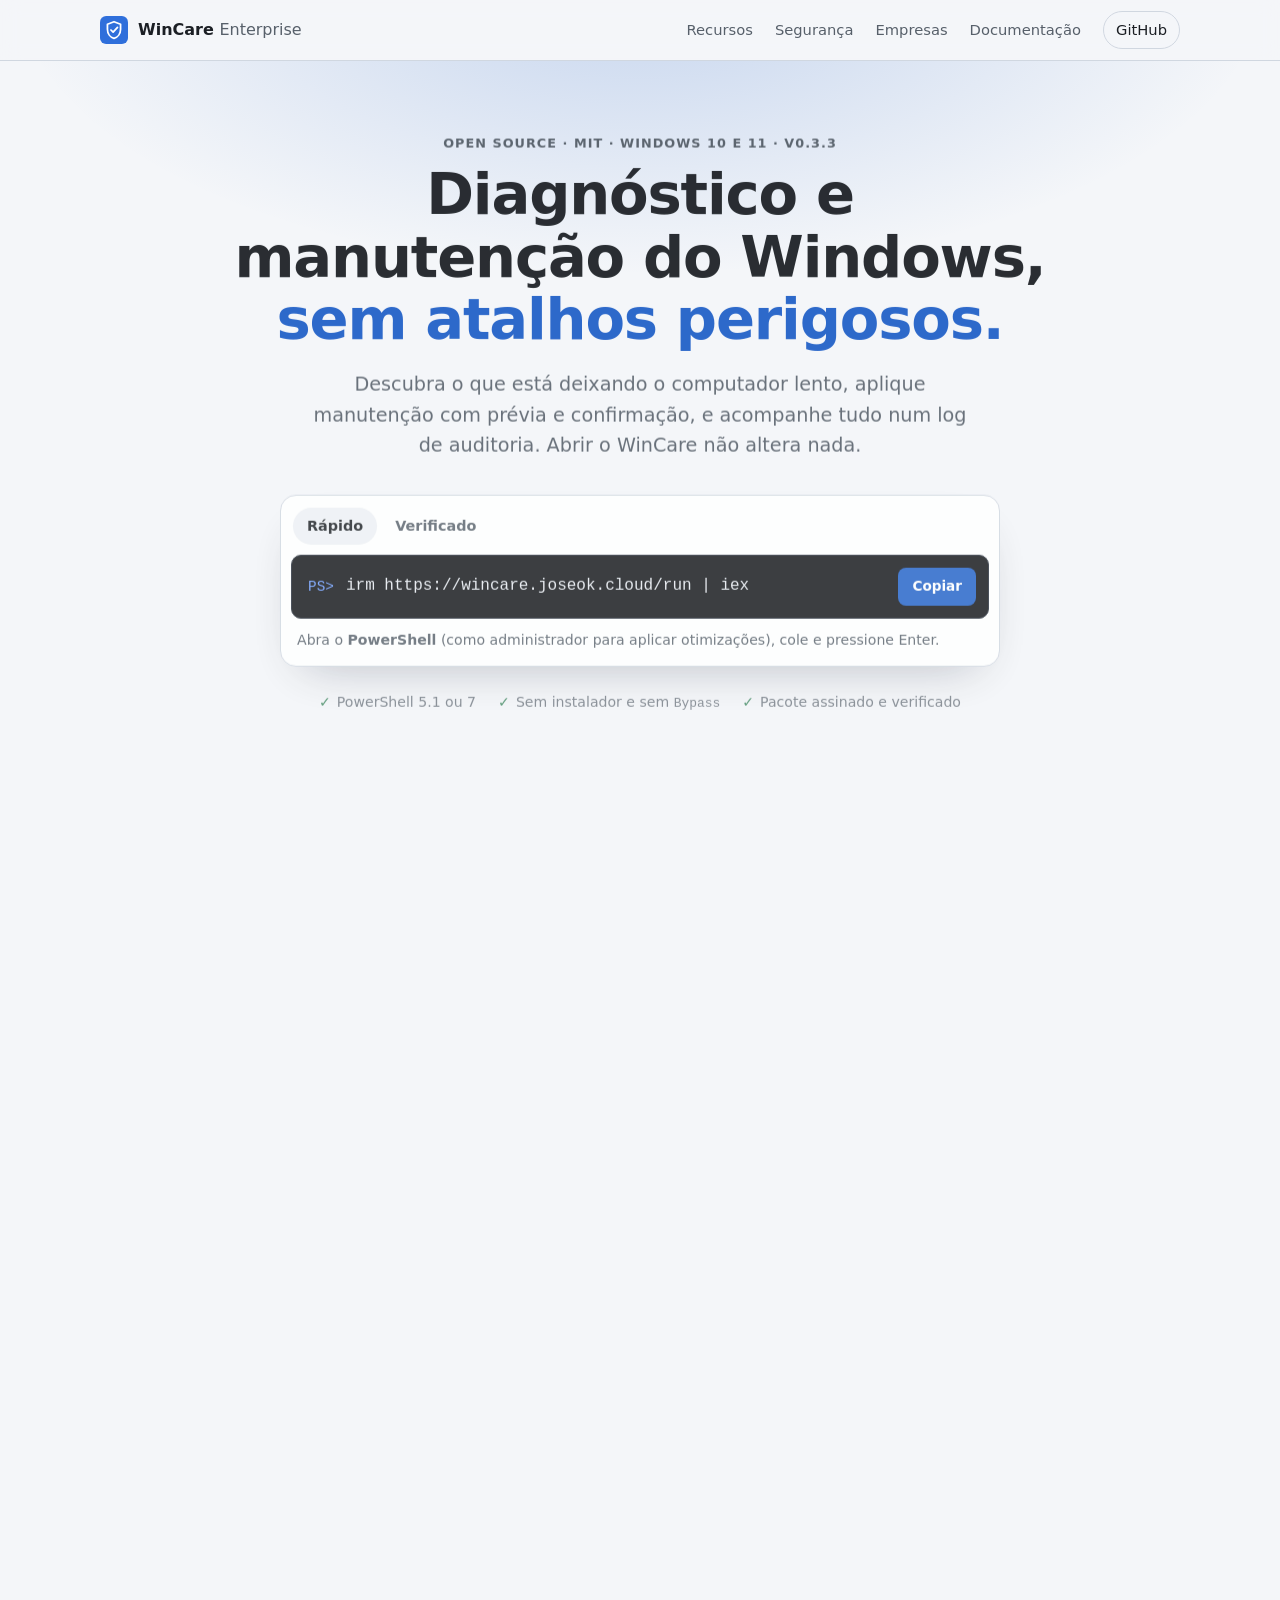
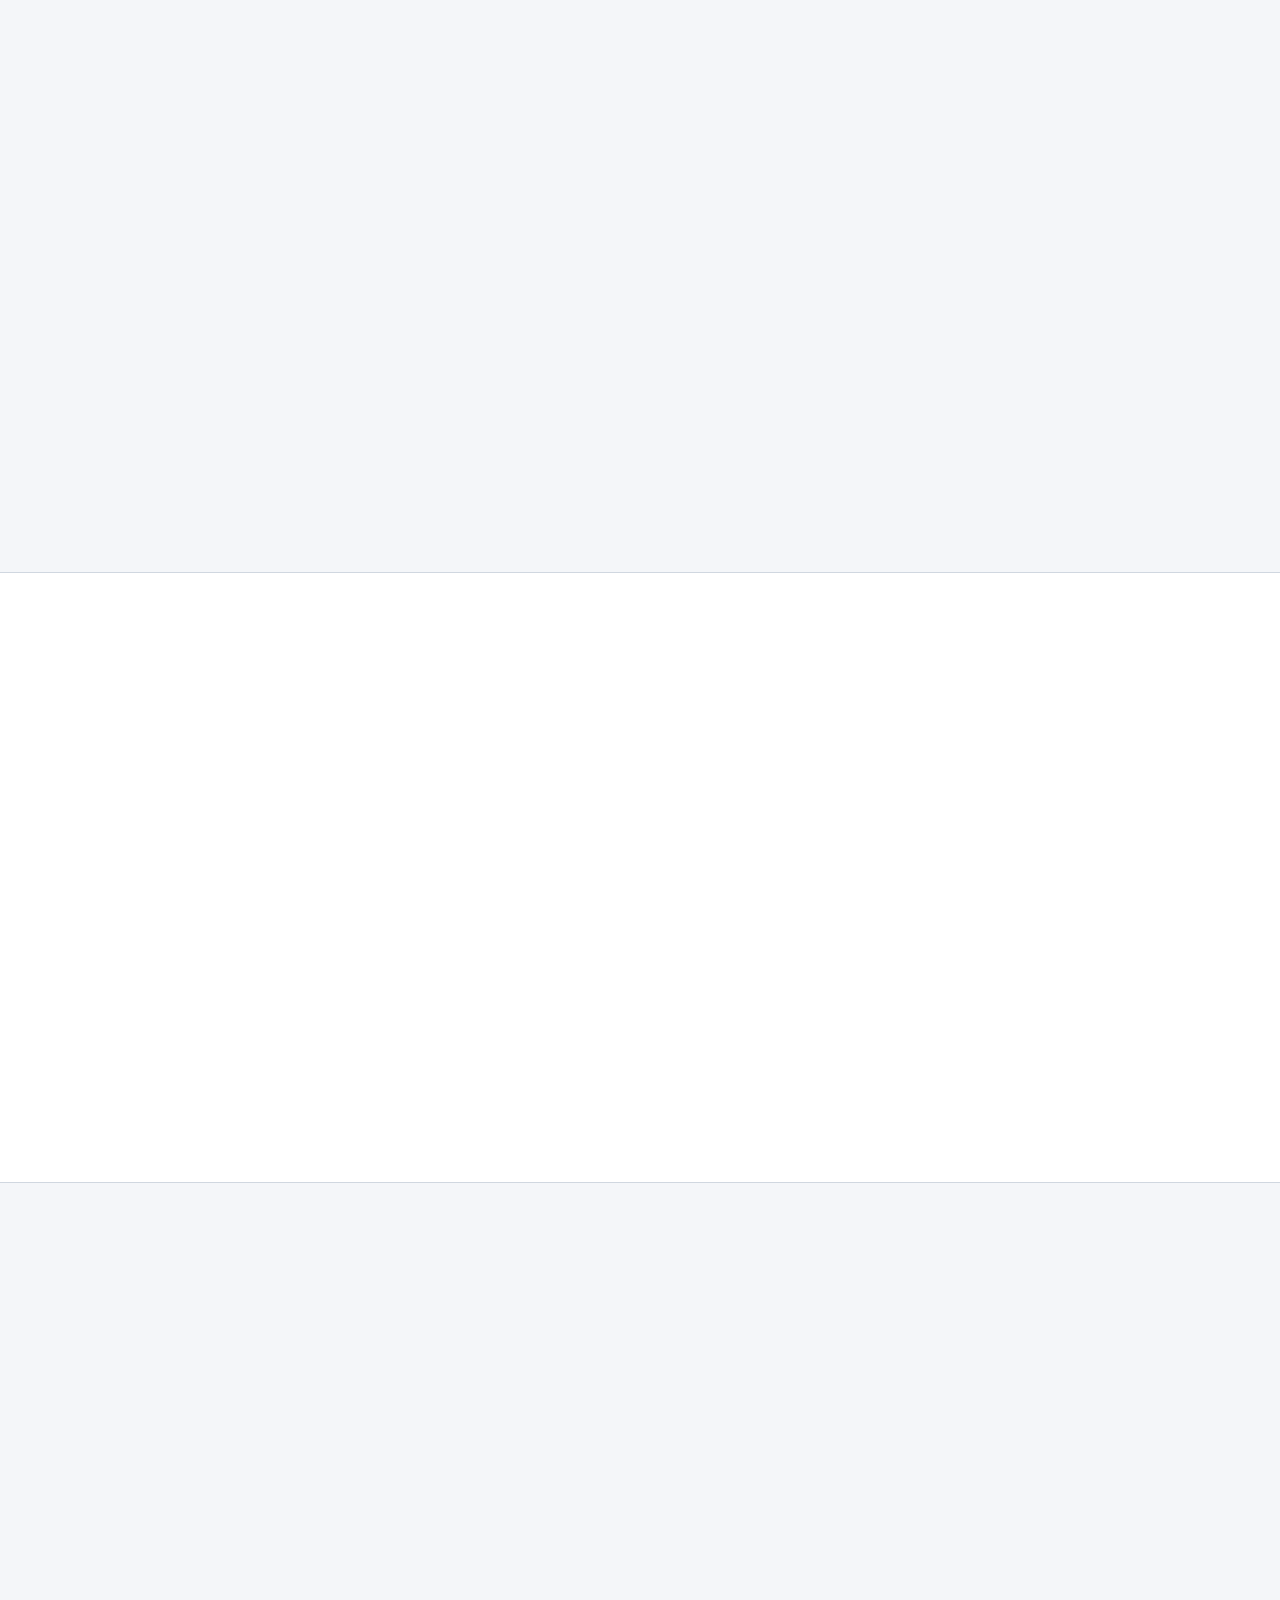
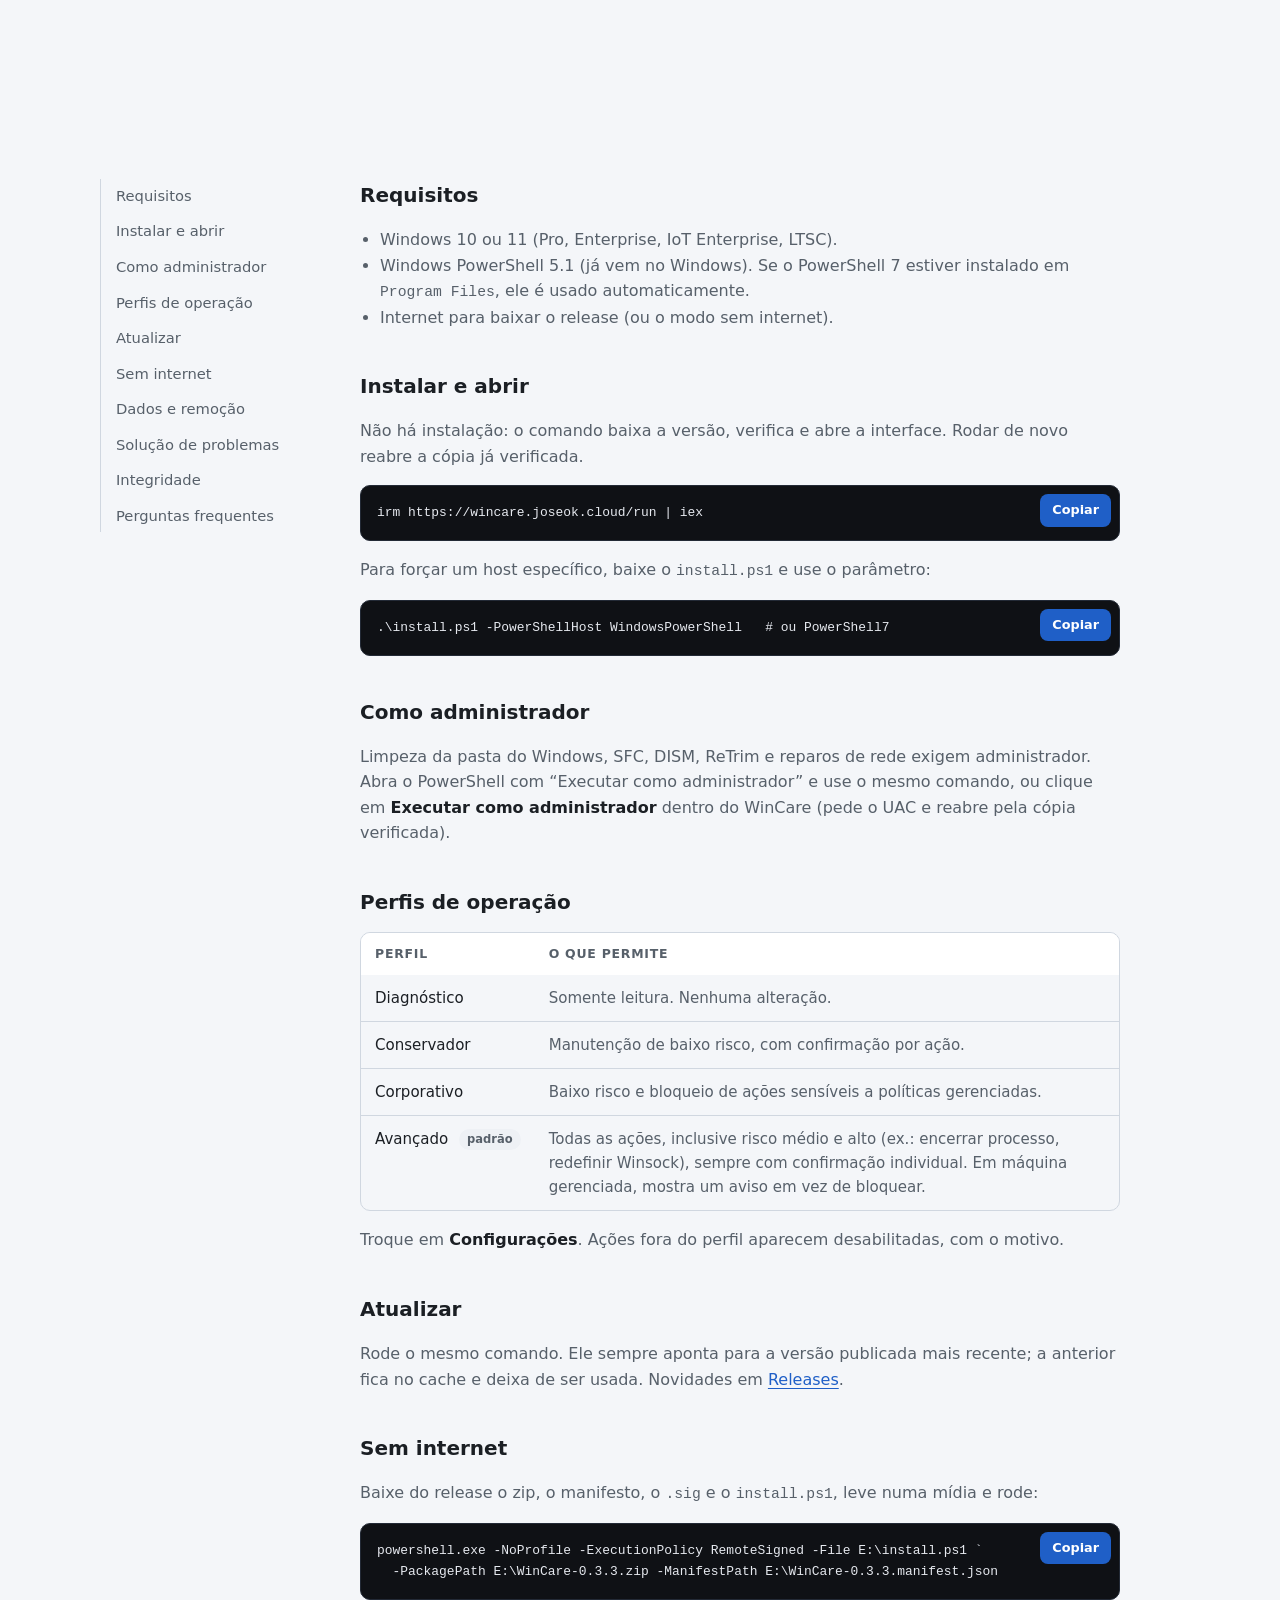
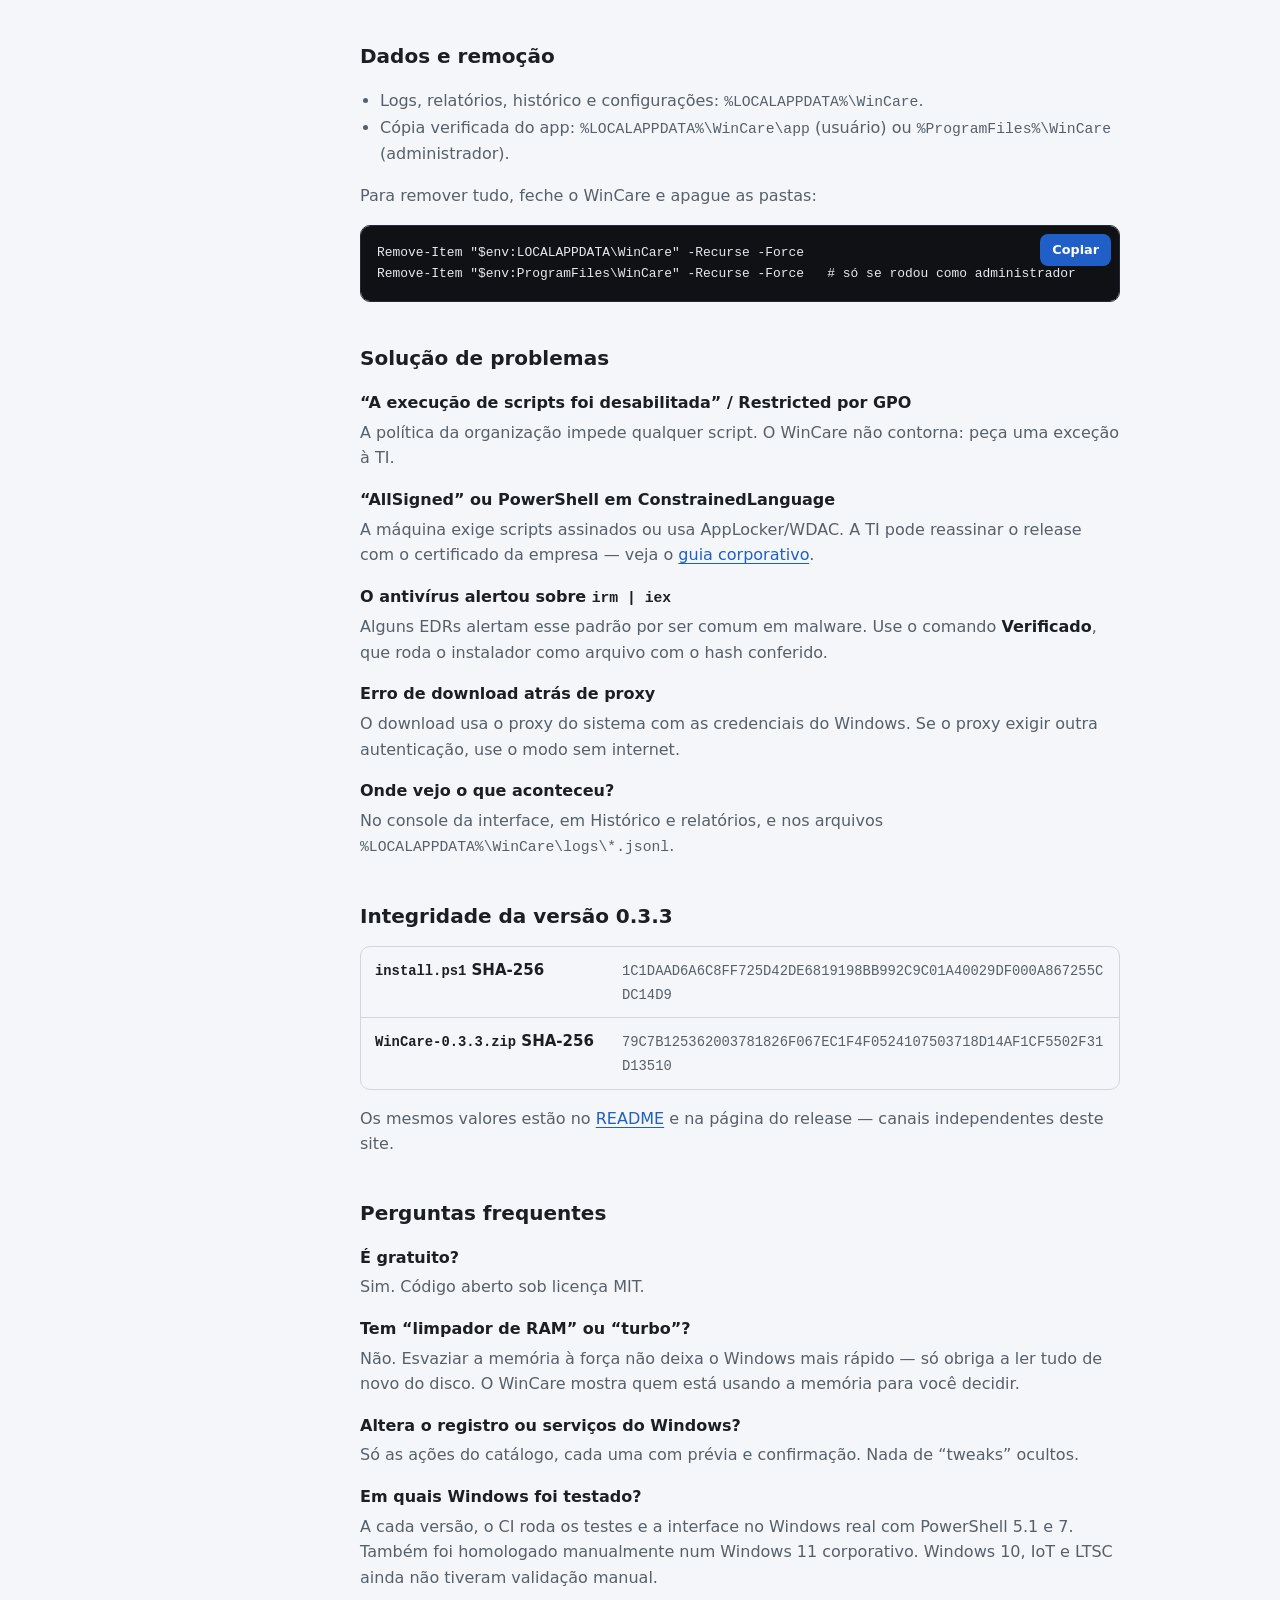
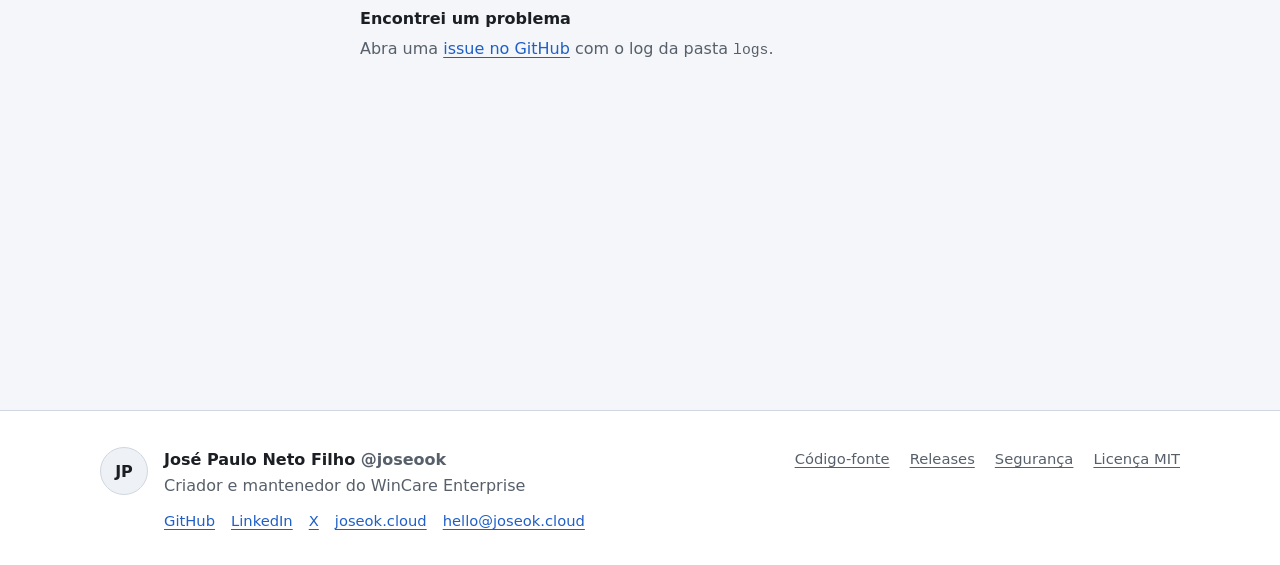
==== commit 38c0abbf: "site: v0.3.3 Co-Authored-By: Claude Opus 5.5 <noreply@anthropic.com>" ====
--- a/index.html
+++ b/index.html
@@ -12,9 +12,9 @@
 <meta property="og:description" content="Diagnóstico e manutenção do Windows, sem atalhos que contornem a segurança. Open source (MIT).">
 <meta property="og:type" content="website">
 <meta property="og:url" content="https://wincare.joseok.cloud/">
-<link rel="stylesheet" href="styles.css?v=0.3.2">
-<link rel="icon" href="assets/icon.svg?v=0.3.2" type="image/svg+xml">
-<script src="app.js?v=0.3.2" defer></script>
+<link rel="stylesheet" href="styles.css?v=0.3.3">
+<link rel="icon" href="assets/icon.svg?v=0.3.3" type="image/svg+xml">
+<script src="app.js?v=0.3.3" defer></script>
 </head>
 <body>
 <a class="skip" href="#instalar">Pular para o comando</a>
@@ -22,7 +22,7 @@
 <header class="top">
   <div class="wrap top__in">
     <a class="brand" href="#" aria-label="WinCare Enterprise, início">
-      <img src="assets/icon.svg?v=0.3.2" width="28" height="28" alt="">
+      <img src="assets/icon.svg?v=0.3.3" width="28" height="28" alt="">
       <span>WinCare <em>Enterprise</em></span>
     </a>
     <nav class="top__nav" aria-label="Seções">
@@ -39,7 +39,7 @@
   <!-- HERO: the command first (Mobbin refs: Giga install pill, Hermes Agent tabbed install box). -->
   <section class="hero" id="instalar">
     <div class="wrap hero__in">
-      <p class="eyebrow reveal">Open source · MIT · Windows 10 e 11 · v0.3.2</p>
+      <p class="eyebrow reveal">Open source · MIT · Windows 10 e 11 · v0.3.3</p>
       <h1 class="reveal">Diagnóstico e manutenção do Windows, <span class="accent">sem atalhos perigosos.</span></h1>
       <p class="lead reveal">Descubra o que está deixando o computador lento, aplique manutenção com prévia e confirmação, e acompanhe tudo num log de auditoria. Abrir o WinCare não altera nada.</p>
 
@@ -59,7 +59,7 @@
         <div class="install__pane" role="tabpanel" id="pane-verified" aria-labelledby="tab-verified" hidden>
           <div class="cmd cmd--long">
             <span class="cmd__prompt" aria-hidden="true">PS&gt;</span>
-            <code id="cmd-verified">$f=&quot;$env:TEMP\wincare-install.ps1&quot;; iwr https://wincare.joseok.cloud/install.ps1 -UseBasicParsing -OutFile $f; if ((Get-FileHash $f -Algorithm SHA256).Hash -eq &#39;38DEA8DD2CE34E06B1A4E674145311C23FB5EC01E9A9D5FD9BCF1711E3025D44&#39;) { powershell.exe -NoProfile -ExecutionPolicy RemoteSigned -File $f } else { Write-Error &#39;install.ps1 nao confere - nada foi executado&#39; }</code>
+            <code id="cmd-verified">$f=&quot;$env:TEMP\wincare-install.ps1&quot;; iwr https://wincare.joseok.cloud/install.ps1 -UseBasicParsing -OutFile $f; if ((Get-FileHash $f -Algorithm SHA256).Hash -eq &#39;1C1DAAD6A6C8FF725D42DE6819198BB992C9C01A40029DF000A867255CDC14D9&#39;) { powershell.exe -NoProfile -ExecutionPolicy RemoteSigned -File $f } else { Write-Error &#39;install.ps1 nao confere - nada foi executado&#39; }</code>
             <button class="copy" data-copy="cmd-verified" aria-label="Copiar comando verificado">Copiar</button>
           </div>
           <p class="install__hint">O hash do <code>install.ps1</code> fica fixado no próprio comando. Indicado para auditoria e ambientes corporativos.</p>
@@ -73,7 +73,7 @@
       </ul>
     </div>
     <figure class="shot shot--hero reveal">
-      <img src="assets/overview.webp?v=0.3.2" width="1028" height="749" alt="Tela Visão geral do WinCare: Windows, CPU, memória, disco, tempo ligado e gerenciamento corporativo" fetchpriority="high">
+      <img src="assets/overview.webp?v=0.3.3" width="1028" height="749" alt="Tela Visão geral do WinCare: Windows, CPU, memória, disco, tempo ligado e gerenciamento corporativo" fetchpriority="high">
     </figure>
   </section>
 
@@ -97,7 +97,7 @@
       <article class="card reveal"><h3>Processos e memória</h3><p>Quem está consumindo RAM, suspeita de vazamento, programas em segundo plano sem assinatura e CPU agora. Encerra um processo com proteção a sistema e segurança.</p></article>
       <article class="card reveal"><h3>Saúde do sistema</h3><p>Telas azuis, desligamentos inesperados, erros de disco e hardware, drivers com problema, desgaste do SSD, bateria e tarefas de inicialização de terceiros.</p></article>
       <article class="card reveal"><h3>Otimização</h3><p>Limpeza de temporários com prévia do espaço, ReTrim em SSD, comparação antes/depois e ponto de restauração quando a Proteção do Sistema está ligada.</p></article>
-      <article class="card reveal"><h3>Integridade do Windows</h3><p>SFC, DISM e CHKDSK oficiais, com a saída interpretada e registrada. Os reparos ficam bloqueados em máquina gerenciada.</p></article>
+      <article class="card reveal"><h3>Integridade do Windows</h3><p>SFC, DISM e CHKDSK oficiais, com a saída interpretada e registrada. Em máquina gerenciada, os reparos pedem confirmação com aviso (bloqueio total no perfil Corporativo).</p></article>
       <article class="card reveal"><h3>Aplicativos e reparos</h3><p>Programas instalados, desinstaladores quebrados, atualizações via winget (só as que você escolher) e redefinição de apps da Store.</p></article>
       <article class="card reveal"><h3>Rede</h3><p>Adaptadores, testes de gateway, DNS e internet, proxy e VPN. Limpa o cache DNS, renova IP e redefine o Winsock com confirmação.</p></article>
       <article class="card reveal"><h3>Microsoft Office</h3><p>Versão, canal, suplementos e o tempo de abertura do Word em modo normal e seguro, para achar o que deixa o Word lento.</p></article>
@@ -110,10 +110,10 @@
       <h2 id="gal-title">Renderizadas no Windows pelo CI a cada versão</h2>
     </header>
     <div class="gallery__grid">
-      <figure class="shot reveal"><img src="assets/processes.webp?v=0.3.2" width="1028" height="749" loading="lazy" decoding="async" alt="Página Processos e memória com visão geral da memória e maiores consumidores"><figcaption>Processos e memória</figcaption></figure>
-      <figure class="shot reveal"><img src="assets/health.webp?v=0.3.2" width="1028" height="749" loading="lazy" decoding="async" alt="Página Saúde do sistema com eventos críticos, falhas de aplicativos e drivers"><figcaption>Saúde do sistema</figcaption></figure>
-      <figure class="shot reveal"><img src="assets/network.webp?v=0.3.2" width="1028" height="749" loading="lazy" decoding="async" alt="Página Rede com adaptadores e testes de conectividade"><figcaption>Rede</figcaption></figure>
-      <figure class="shot reveal"><img src="assets/apps-light.webp?v=0.3.2" width="1028" height="749" loading="lazy" decoding="async" alt="Página Aplicativos e reparos no tema claro com a lista de programas instalados"><figcaption>Aplicativos e reparos (tema claro)</figcaption></figure>
+      <figure class="shot reveal"><img src="assets/processes.webp?v=0.3.3" width="1028" height="749" loading="lazy" decoding="async" alt="Página Processos e memória com visão geral da memória e maiores consumidores"><figcaption>Processos e memória</figcaption></figure>
+      <figure class="shot reveal"><img src="assets/health.webp?v=0.3.3" width="1028" height="749" loading="lazy" decoding="async" alt="Página Saúde do sistema com eventos críticos, falhas de aplicativos e drivers"><figcaption>Saúde do sistema</figcaption></figure>
+      <figure class="shot reveal"><img src="assets/network.webp?v=0.3.3" width="1028" height="749" loading="lazy" decoding="async" alt="Página Rede com adaptadores e testes de conectividade"><figcaption>Rede</figcaption></figure>
+      <figure class="shot reveal"><img src="assets/apps-light.webp?v=0.3.3" width="1028" height="749" loading="lazy" decoding="async" alt="Página Aplicativos e reparos no tema claro com a lista de programas instalados"><figcaption>Aplicativos e reparos (tema claro)</figcaption></figure>
     </div>
   </section>
 
@@ -188,10 +188,10 @@
           <table>
             <thead><tr><th>Perfil</th><th>O que permite</th></tr></thead>
             <tbody>
-              <tr><td>Diagnóstico <span class="tag">padrão</span></td><td>Somente leitura. Nenhuma alteração.</td></tr>
+              <tr><td>Diagnóstico</td><td>Somente leitura. Nenhuma alteração.</td></tr>
               <tr><td>Conservador</td><td>Manutenção de baixo risco, com confirmação por ação.</td></tr>
               <tr><td>Corporativo</td><td>Baixo risco e bloqueio de ações sensíveis a políticas gerenciadas.</td></tr>
-              <tr><td>Avançado</td><td>Ações de risco médio e alto para técnicos (ex.: encerrar processo, redefinir Winsock), sempre com confirmação individual.</td></tr>
+              <tr><td>Avançado <span class="tag">padrão</span></td><td>Todas as ações, inclusive risco médio e alto (ex.: encerrar processo, redefinir Winsock), sempre com confirmação individual. Em máquina gerenciada, mostra um aviso em vez de bloquear.</td></tr>
             </tbody>
           </table>
         </div>
@@ -203,7 +203,7 @@
         <h3 id="d-offline">Sem internet</h3>
         <p>Baixe do release o zip, o manifesto, o <code>.sig</code> e o <code>install.ps1</code>, leve numa mídia e rode:</p>
         <div class="code"><button class="copy" data-copy="d3" aria-label="Copiar">Copiar</button><pre><code id="d3">powershell.exe -NoProfile -ExecutionPolicy RemoteSigned -File E:\install.ps1 `
-  -PackagePath E:\WinCare-0.3.2.zip -ManifestPath E:\WinCare-0.3.2.manifest.json</code></pre></div>
+  -PackagePath E:\WinCare-0.3.3.zip -ManifestPath E:\WinCare-0.3.3.manifest.json</code></pre></div>
 
         <h3 id="d-dados">Dados e remoção</h3>
         <ul>
@@ -228,12 +228,12 @@
           <dd>No console da interface, em Histórico e relatórios, e nos arquivos <code>%LOCALAPPDATA%\WinCare\logs\*.jsonl</code>.</dd>
         </dl>
 
-        <h3 id="d-integridade">Integridade da versão 0.3.2</h3>
+        <h3 id="d-integridade">Integridade da versão 0.3.3</h3>
         <div class="table">
           <table>
             <tbody>
-              <tr><th scope="row"><code>install.ps1</code> SHA-256</th><td><code class="hash">38DEA8DD2CE34E06B1A4E674145311C23FB5EC01E9A9D5FD9BCF1711E3025D44</code></td></tr>
-              <tr><th scope="row"><code>WinCare-0.3.2.zip</code> SHA-256</th><td><code class="hash">0889FDB2EC1DB92E78695A3B1D9CA35458AD864C2CE0473FE02EEC85F71EB8DB</code></td></tr>
+              <tr><th scope="row"><code>install.ps1</code> SHA-256</th><td><code class="hash">1C1DAAD6A6C8FF725D42DE6819198BB992C9C01A40029DF000A867255CDC14D9</code></td></tr>
+              <tr><th scope="row"><code>WinCare-0.3.3.zip</code> SHA-256</th><td><code class="hash">79C7B125362003781826F067EC1F4F0524107503718D14AF1CF5502F31D13510</code></td></tr>
             </tbody>
           </table>
         </div>
